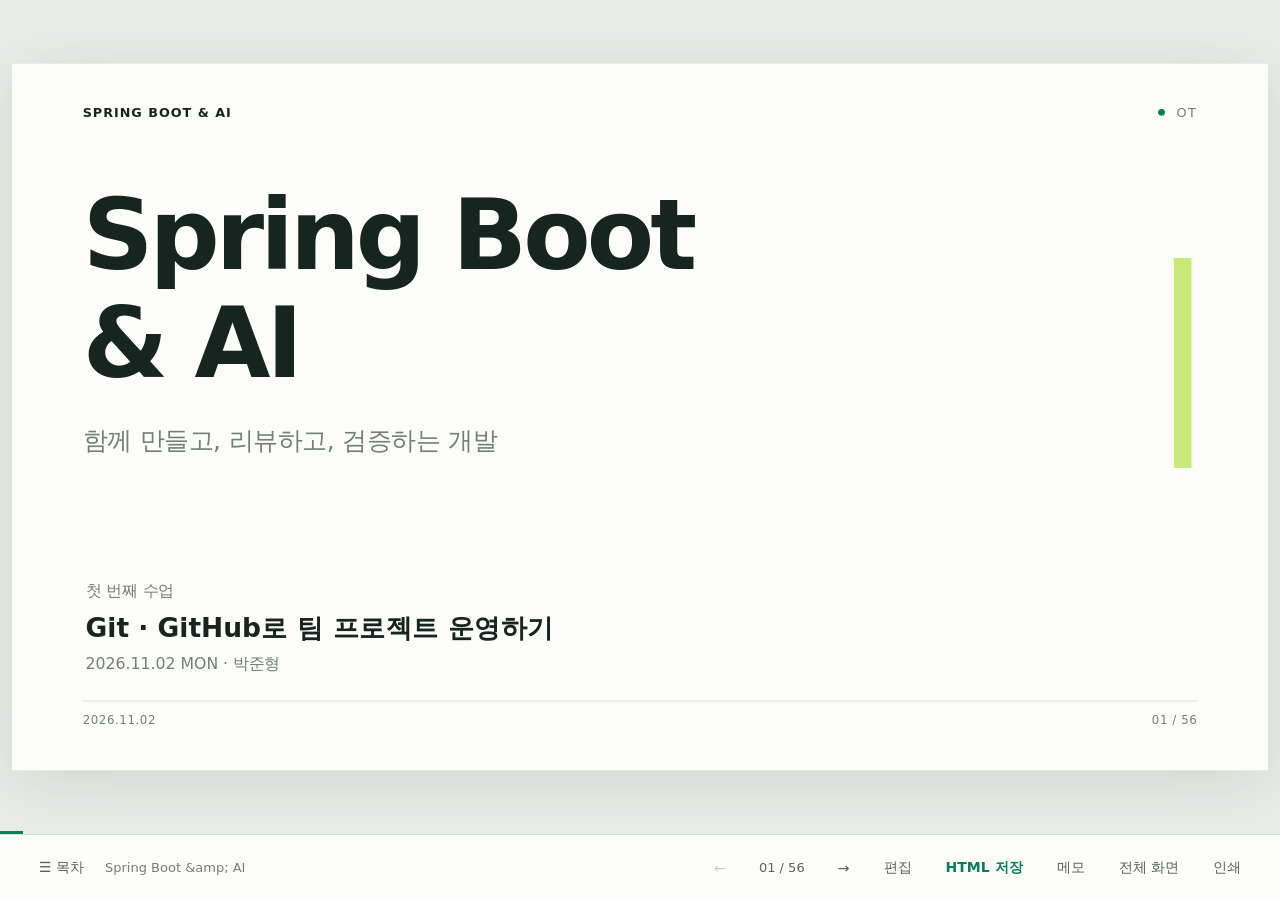
==== 2026-11-02/index.html @ d2801814 "docs: add November 2 Git and GitHub mentoring slides" ====
<!doctype html><html lang="ko"><head><meta charset="utf-8"><meta name="viewport" content="width=device-width, initial-scale=1"><title>Spring Boot & AI · 첫 수업 · GitHub 협업</title><style>
:root{--ink:#16251f;--muted:#718078;--green:#087f5b;--light:#edf5ee;--line:#d9e2da;--paper:#fcfdf9;--accent:#c8eb78}*{box-sizing:border-box}body{margin:0;background:#e9ede7;color:var(--ink);font-family:Inter,"Pretendard","Apple SD Gothic Neo","Malgun Gothic",system-ui,sans-serif}button,a{font:inherit}button{cursor:pointer}button:focus-visible,a:focus-visible{outline:3px solid #8bc1f7;outline-offset:4px}button{border:0}#workspace{height:calc(100dvh - 66px);position:relative;overflow:hidden;display:flex;align-items:center;justify-content:center}#stage{width:1280px;height:720px;position:absolute;transform-origin:center center;flex-shrink:0;box-shadow:0 12px 65px #243a2521}.slide{position:absolute;inset:0;background:var(--paper);padding:42px 72px 46px;display:none;overflow:hidden}.slide.active{display:flex;flex-direction:column}.topline{display:flex;align-items:center;justify-content:space-between;font-size:13px;letter-spacing:1.6px;color:var(--muted);text-transform:uppercase}.topline .brand{font-weight:750;color:var(--ink);letter-spacing:1px}.chapter-tag{display:flex;gap:12px;align-items:center}.chapter-tag:before{content:"";height:7px;width:7px;background:var(--green);border-radius:50%}h1{font-size:46px;line-height:1.28;letter-spacing:-1.8px;margin:40px 0 0;font-weight:760;word-break:keep-all}h3{font-size:29px;line-height:1.4;letter-spacing:-.7px;margin:13px 0 13px;word-break:keep-all}p{font-size:23px;line-height:1.65;letter-spacing:-.4px;margin:12px 0;word-break:keep-all}b,strong{font-weight:720}.subtitle{font-size:23px;color:var(--muted);margin:15px 0 0;line-height:1.55;word-break:keep-all}.content{flex:1;min-height:0;margin-top:32px;position:relative;display:flex;flex-direction:column;justify-content:center;gap:22px}.foot{height:25px;margin-top:20px;padding-top:14px;border-top:1px solid var(--line);display:flex;justify-content:space-between;align-items:center;color:var(--muted);font-size:12px;letter-spacing:.6px}.cols{display:flex;gap:44px;width:100%}.col{flex:1;min-width:0;padding:9px 0}.col+.col{border-left:1px solid var(--line);padding-left:35px}.eyebrow{color:var(--green);font-size:15px;font-weight:750;letter-spacing:1.2px;margin:0 0 12px}.col p{font-size:22px;color:#526359}.callout{font-size:22px;line-height:1.6;background:var(--light);border-left:4px solid var(--green);padding:16px 22px;word-break:keep-all;margin-top:8px}.callout code{font-size:19px}pre{margin:0;background:#172c25;border-radius:7px;padding:22px 26px;color:#e4f1e8;font:20px/1.7 "SFMono-Regular",Consolas,"Liberation Mono",monospace;white-space:pre-wrap;overflow-wrap:anywhere;tab-size:2}code{font-family:"SFMono-Regular",Consolas,"Liberation Mono",monospace;font-size:.9em}.cols pre{font-size:16.5px;padding:22px 19px;line-height:1.85}.path{font-size:19px;color:var(--green);padding-bottom:13px;border-bottom:1px solid var(--line)}.steps{list-style:none;padding:0;margin:0;display:flex;flex-direction:column;gap:19px}.steps li{display:flex;align-items:flex-start;gap:22px;font-size:23px;line-height:1.55;word-break:keep-all}.steps li>span{font-size:17px;font-weight:750;color:var(--green);line-height:2.1;min-width:30px}.steps p{font-size:20px;color:var(--muted);margin:2px 0}.section{background:#163c2c;color:#f4f9ed}.section h1{position:absolute;left:72px;top:288px;font-size:62px;letter-spacing:-2px}.section .subtitle{position:absolute;top:386px;left:72px;color:#bfd2c0;font-size:27px}.section .topline,.section .topline .brand,.section .foot{color:#c2d6c5}.section .foot{border-color:#466151}.section .content{position:static}.section-number{position:absolute;right:80px;top:132px;font-size:252px;font-weight:700;color:#2d5740;letter-spacing:-18px;line-height:1}.section .foot{position:absolute;bottom:40px;left:72px;right:72px}.cover h1{font-size:100px;line-height:1.1;letter-spacing:-4px;margin-top:63px}.cover .subtitle{font-size:25px;margin-top:26px}.cover .content{position:static;flex:1}.cover-bottom{display:flex;flex-direction:column;gap:9px;position:absolute;bottom:97px;left:75px}.cover-bottom strong{font-size:27px}.cover-bottom span{font-size:16px;color:var(--muted)}.cover:after{content:"";width:18px;height:214px;background:var(--accent);position:absolute;right:78px;top:198px}.cover .foot{margin-top:auto}.profile{display:flex;gap:95px;align-items:center}.name{font-size:64px;font-weight:750;letter-spacing:-2px}.name span{display:block;font-size:23px;color:var(--muted);margin-top:15px;letter-spacing:0}.profile-lines{flex:1}.profile-lines p{border-bottom:1px solid var(--line);padding:15px 0;margin:0}.profile-lines b{display:block;font-size:26px}.profile-lines span{display:block;font-size:21px;color:var(--muted);margin-top:3px}.intro-grid{display:grid;grid-template-columns:1fr 1fr;column-gap:80px;row-gap:30px}.intro-grid em{font-size:17px;color:var(--green);font-style:normal;font-weight:750}.intro-grid h3{margin:7px 0}.intro-grid p{color:var(--muted);font-size:21px;margin-top:6px}.question{font-size:51px;line-height:1.6;font-weight:750;letter-spacing:-1.8px}.question span{color:var(--green)}.question.compact{font-size:49px}.inline-list{display:flex;gap:30px;margin-top:27px;font-size:21px;color:#617267}.inline-list span{border-bottom:2px solid #b8d29c;padding-bottom:7px}.journey{display:grid;grid-template-columns:repeat(4,1fr);gap:28px}.journey div{border-top:3px solid var(--green);padding-top:22px}.journey small{font-size:18px;color:var(--green)}.journey h3{font-size:28px}.journey p{font-size:19px;color:var(--muted)}.schedule{display:flex;flex-direction:column}.schedule>div{display:grid;grid-template-columns:135px 330px 1fr;align-items:center;border-top:1px solid var(--line);padding:17px 0;gap:20px}.schedule time{font-size:21px;color:var(--green);font-weight:700}.schedule strong{font-size:24px}.schedule span{font-size:19px;color:#66776c}.outcomes{display:grid;grid-template-columns:1fr 1fr;gap:35px 80px}.outcomes div{border-bottom:1px solid var(--line);padding-bottom:25px}.outcomes b{display:block;font-size:34px;color:var(--green)}.outcomes span{font-size:24px;display:block;margin-top:10px}.flow{display:flex;align-items:center;gap:15px}.flow>div{background:var(--light);padding:23px 18px;flex:1;min-width:0}.flow small,.flow b,.flow code{display:block}.flow small{font-size:16px;color:var(--green);margin-bottom:10px}.flow b{font-size:23px}.flow code{font-size:15px;margin-top:16px}.flow i{font-style:normal;color:var(--muted);font-size:17px}.example-label{font-size:19px;margin-bottom:16px;color:var(--green);font-weight:700}.muted{color:var(--muted)}.work-cycle{display:flex;gap:22px}.work-cycle>div{flex:1;border-top:2px solid var(--green);padding-top:22px}.work-cycle em{display:block;font-size:16px;font-style:normal;color:var(--green)}.work-cycle b{font-size:29px;display:block;margin-top:16px}.work-cycle span{font-size:20px;color:var(--muted);display:block;margin-top:10px}.mock{border:1px solid #d5dfd5;border-radius:9px;overflow:hidden}.mock-bar{background:#edf1eb;padding:13px 23px;font-size:16px;font-weight:700;display:flex;justify-content:space-between}.mock-bar span{color:var(--muted);font-weight:400;font-size:14px}.mock-content{padding:25px 31px}.mock-content h3{margin:10px 0}.mock-content p{font-size:21px;margin:8px 0}.mock-content>b{font-size:21px}.mock-content .eyebrow{margin-bottom:3px}.divider{height:1px;background:var(--line);margin:18px 0}.board{display:flex;gap:22px}.board>div{flex:1;background:#f0f3ed;border-radius:8px;padding:20px;min-height:250px}.board h4{margin:0 0 24px;font-size:22px}.board h4 span{font-size:15px;color:var(--muted);margin-left:10px}.board article{padding:19px;background:white;border:1px solid var(--line);border-radius:6px}.board small{font-size:14px;color:var(--green)}.board b{font-size:22px;display:block;line-height:1.5;margin-top:14px}.board p{font-size:17px;color:var(--muted);margin-bottom:0}.branch-svg{width:100%;height:275px}.line-main{stroke:#8a9b8f;stroke-width:4;fill:none}.line-feature{stroke:var(--green);stroke-width:4;fill:none}.nodes circle{fill:#8a9b8f}.feature-nodes circle{fill:var(--green)}.branch-svg text{font-size:26px;fill:var(--ink);font-family:inherit}.branch-svg .small-svg{font-size:18px;fill:var(--muted)}.gitflow{display:flex;flex-direction:column;gap:16px}.gitflow>div{display:flex;align-items:center;font-size:24px;gap:35px}.gitflow code{width:245px;color:var(--green);font-weight:700}.gitflow span{color:#586a5d}.pr-compare{display:flex;align-items:center;justify-content:space-between;border-block:1px solid var(--line);padding:25px 0}.pr-compare>div{flex:1}.pr-compare>div:last-child{text-align:right}.pr-compare small{font-size:17px;color:var(--muted);display:block}.pr-compare b{font-size:32px;display:block;margin-top:13px;color:var(--green)}.pr-compare>span{font-size:38px;color:var(--muted)}.pr-text{display:grid;grid-template-columns:1fr 1fr 1fr;gap:30px;margin:20px 0}.pr-text b{font-size:20px;color:var(--green)}.pr-text p{font-size:19px}.tabs-demo{display:flex;gap:40px;border-bottom:2px solid var(--line);padding:0 0 20px;font-size:25px}.tabs-demo b:last-child{color:var(--green)}.tab-explain{display:flex;gap:25px}.tab-explain>div{flex:1}.tab-explain strong{font-size:20px}.tab-explain p{font-size:21px;color:var(--muted)}.review-list{display:flex;flex-direction:column}.review-list>div{display:flex;border-bottom:1px solid var(--line);padding:22px 0;gap:55px}.review-list b{font-size:25px;width:145px;color:var(--green)}.review-list span{font-size:24px}.review-comments{display:flex;flex-direction:column;gap:22px}.review-comments>div{padding-left:25px;border-left:3px solid var(--line)}.review-comments>div:last-child{border-color:var(--green)}.review-comments small{font-size:16px;color:var(--muted)}.review-comments p{margin:8px 0;font-size:25px}.checks p{font-size:29px;line-height:1.75}.conflict-split{display:grid;grid-template-columns:1fr 1fr;gap:25px}.conflict-split>div{border-left:3px solid var(--green);padding-left:23px}.conflict-split>div:first-child{grid-column:1/-1;border-color:var(--line)}.conflict-split small{font-size:18px;color:var(--muted)}.conflict-split p{font-size:29px}.final-sentence{font-size:34px;line-height:1.6;padding:28px;background:var(--light);word-break:keep-all}.final-sentence b{color:var(--green)}.wiki-page{border-left:3px solid var(--green);padding:10px 32px}.wiki-page small{font-size:17px;color:var(--muted)}.wiki-page>div{margin-top:22px}.wiki-page b{font-size:23px}.wiki-page p{font-size:22px;color:#586a5d;margin-top:5px}.actions-flow{display:flex;align-items:center;gap:28px;padding:25px 0}.actions-flow>div{flex:1}.actions-flow small{font-size:18px;color:var(--muted)}.actions-flow b{display:block;font-size:33px;color:var(--green);margin-top:12px}.actions-flow>span{font-size:35px;color:#a5b2a5}.log{border-radius:7px;background:#172c25;padding:25px 28px;color:#e4f1e8}.log>div{font-size:17px;color:#9bb4a4;border-bottom:1px solid #476052;padding-bottom:17px}.log p{font-size:24px}.log code{font-size:20px}.fail{color:#ff9d8a}.lab-goal strong{font-size:40px;letter-spacing:-1px}.lab-goal p{font-size:28px;line-height:1.8;margin-top:25px}.ready p,.completion p{font-size:28px;line-height:1.6}.download{background:var(--green);color:white;padding:17px 25px;border-radius:6px;font-size:21px;align-self:flex-start}.original{padding:14px 0 24px;border-bottom:1px solid var(--line)}.original small{display:block;font-size:18px;color:var(--muted);margin-bottom:16px}.original code{font-size:27px}.help-table{border-collapse:collapse;width:100%;font-size:22px}.help-table th{text-align:left;color:var(--green);font-weight:700;padding:15px 0}.help-table td{border-top:1px solid var(--line);padding:18px 0}.help-table td:first-child{width:350px;font-weight:650}.help-table td:last-child{color:#586a5d}.closing{background:#e8f1df}.next-date{font-size:34px;color:var(--green);font-weight:700}.next-date span{font-size:20px;font-weight:400;margin-left:15px}.next-title{font-size:58px;font-weight:750;letter-spacing:-2px;line-height:1.4}.next-sub{color:#67795b;font-size:25px}.references{display:grid;grid-template-columns:1fr 1fr;gap:20px 50px}.references a{text-decoration:none;color:var(--ink);padding:17px 0;border-bottom:1px solid var(--line);position:relative}.references b{display:block;font-size:25px}.references span{display:block;color:var(--muted);font-size:19px;margin-top:7px}.references em{position:absolute;right:5px;top:25px;font-size:25px;color:var(--green);font-style:normal}
#controls{height:66px;background:#fcfdf9;border-top:1px solid #d7dfd4;display:flex;align-items:center;justify-content:space-between;padding:0 26px;gap:15px}#controls .left,#controls .right{display:flex;align-items:center;gap:8px}#controls button{background:transparent;color:#526358;border-radius:5px;padding:10px 13px;font-size:14px}#controls button:hover{background:#e8f0e3}#controls button:disabled{opacity:.3;cursor:default}#counter{font-size:13px;font-variant-numeric:tabular-nums;min-width:70px;text-align:center;color:#57685d}#progress{position:fixed;left:0;bottom:66px;height:3px;background:var(--green);z-index:4;transition:width .18s}#current-title{font-size:13px;color:var(--muted);max-width:43vw;white-space:nowrap;overflow:hidden;text-overflow:ellipsis}.overlay{position:fixed;inset:0;background:#10291dc9;z-index:20;display:none;align-items:center;justify-content:center;padding:35px}.overlay.open{display:flex}.panel{background:var(--paper);border-radius:12px;max-width:1040px;width:100%;max-height:90dvh;display:flex;flex-direction:column;padding:30px}.panel-header{display:flex;justify-content:space-between;align-items:center;margin-bottom:18px}.panel-header h2{margin:0;font-size:25px}.close{background:#edf2e8;border-radius:5px;padding:9px 15px;color:var(--ink)}#toc-search{font-size:17px;border:1px solid var(--line);padding:12px 15px;border-radius:6px;margin-bottom:18px;background:white}#toc-list{overflow:auto;display:grid;grid-template-columns:1fr 1fr;gap:6px 25px}.toc-item{background:transparent;text-align:left;border-bottom:1px solid var(--line);padding:14px 5px;display:flex;align-items:center;gap:15px;color:var(--ink)}.toc-item:hover,.toc-item.selected{background:var(--light)}.toc-item small{width:30px;color:var(--green);font-size:13px}.toc-item b{font-size:16px;font-weight:600}.toc-item span{font-size:11px;color:var(--muted);display:block;margin-top:3px}.note-panel{max-width:850px}.note-hint{font-size:14px;color:var(--muted);margin:0 0 15px}#note-source{white-space:pre-wrap;font-size:18px;line-height:1.8;overflow:auto;max-height:240px;color:#344d3d}#note-source a{color:var(--green)}#personal-note{width:100%;min-height:120px;border:1px solid var(--line);border-radius:6px;resize:vertical;padding:13px;font:17px/1.6 inherit;color:var(--ink);background:white;margin-top:10px}#blackout{display:none;position:fixed;inset:0;background:#000;z-index:40;cursor:pointer}#blackout.open{display:block}.toast{position:fixed;bottom:85px;left:50%;transform:translateX(-50%);background:#163c2c;color:white;border-radius:6px;padding:12px 20px;z-index:50;font-size:15px;display:none}#print-all{display:none}@media(max-width:650px){#controls{padding:0 8px}#controls button{padding:10px 8px;font-size:12px}#current-title,.optional{display:none!important}.overlay{padding:12px}.panel{padding:18px}#toc-list{grid-template-columns:1fr}#counter{min-width:57px}}@media print{@page{size:1280px 720px;margin:0}html,body{background:white}#controls,#progress,.overlay,#blackout,.toast{display:none!important}#workspace{height:auto;overflow:visible;display:block}#stage{width:auto;height:auto;position:static;transform:none!important;box-shadow:none}.slide{position:relative;display:flex!important;width:1280px;height:720px;break-after:page;page-break-after:always;print-color-adjust:exact;-webkit-print-color-adjust:exact}.slide:last-child{break-after:auto}.download{display:none}}

body.editing #stage .slide.active [contenteditable="true"]{outline:2px dashed #80a989;outline-offset:8px;cursor:text;caret-color:#087f5b}
body.editing #stage .slide.active [contenteditable="true"]:focus{outline:2px solid #087f5b;background-color:#f2f8ea70}
body.editing #current-title{display:none}#edit-button[aria-pressed="true"]{background:#087f5b!important;color:white!important}#save-html{font-weight:700;color:#087f5b!important}
#edit-banner{display:none;position:fixed;top:10px;left:50%;transform:translateX(-50%);z-index:7;background:#163c2c;color:#fff;padding:9px 18px;border-radius:6px;font-size:13px;box-shadow:0 2px 12px #0002;max-width:95vw;white-space:nowrap}body.editing #edit-banner{display:block}
@media(max-width:650px){body.editing #controls .optional,#fullscreen{display:none}#controls{gap:3px}#controls .right,#controls .left{gap:1px}#controls button{padding:10px 6px}#edit-banner{font-size:11px;padding:8px 10px}}
@media print{#edit-banner{display:none!important}[contenteditable]{outline:none!important;background-color:transparent!important}}

.command-table td:first-child{width:auto;min-width:245px}.command-table th{font-size:20px}.command-table td{font-size:21px;padding:16px 0}.command-table td code{font-size:19px}.command-table th:not(:first-child),.command-table td:not(:first-child){padding-left:30px}
.fetch-state{display:flex;gap:32px}.fetch-state>div{flex:1;padding-top:18px;border-top:2px solid var(--green)}.fetch-state small{font-size:18px;color:var(--muted)}.fetch-state strong{display:block;font-size:30px;margin-top:17px;color:var(--green)}.fetch-state p{font-size:20px;color:var(--muted)}
.fetch-state .commitline{display:flex;align-items:center;gap:0}.commitline span{display:flex;align-items:center;justify-content:center;border:2px solid var(--green);border-radius:50%;width:48px;height:48px;font-size:22px}.commitline i{height:2px;width:28px;background:var(--green)}
</style></head><body data-deck-revision="commands-v2"><main id="workspace" aria-label="강의 슬라이드"><div id="stage"><section data-slide-id="slide-0" data-legacy-index="0" class="slide cover active" data-index="0" aria-label="Spring Boot &amp; AI" aria-hidden="false"><div class="topline"><span class="brand">SPRING BOOT & AI</span><span class="chapter-tag">OT</span></div><h1>Spring Boot<br>& AI</h1><div class="subtitle">함께 만들고, 리뷰하고, 검증하는 개발</div><div class="content"><div class="cover-bottom"><span>첫 번째 수업</span><strong>Git · GitHub로 팀 프로젝트 운영하기</strong><span>2026.11.02 MON · 박준형</span></div></div><footer class="foot"><span>2026.11.02</span><span>01 / 56</span></footer></section><section data-slide-id="slide-1" data-legacy-index="1" class="slide  " data-index="1" aria-label="오늘 함께할 것" aria-hidden="true"><div class="topline"><span class="brand">SPRING BOOT & AI</span><span class="chapter-tag">OT</span></div><h1>오늘 함께할 것</h1><div class="content"><div class="cols"><div class="col"><div class="eyebrow">01</div><h3>서로 알아가기</h3><p>경험과 기대를 나눕니다</p></div><div class="col"><div class="eyebrow">02</div><h3>협업 흐름 살펴보기</h3><p>작업 계획부터 리뷰까지</p></div><div class="col"><div class="eyebrow">03</div><h3>직접 완주하기</h3><p>둘이서 하나의 변경을 완성합니다</p></div></div></div><footer class="foot"><span>2026.11.02</span><span>02 / 56</span></footer></section><section data-slide-id="slide-2" data-legacy-index="2" class="slide  " data-index="2" aria-label="강사 소개" aria-hidden="true"><div class="topline"><span class="brand">SPRING BOOT & AI</span><span class="chapter-tag">OT</span></div><h1>강사 소개</h1><div class="content"><div class="profile"><div><div class="eyebrow">MENTOR</div><div class="name">박준형</div></div><div class="profile-lines"><p><b>카카오 백엔드 개발자</b><span>서비스 운영과 대규모 데이터 처리</span></p><p><b>Spring 기반 서비스 개발</b><span>레거시 개선 · 관리자 기능 · 배치 운영</span></p><p><b>개발자 멘토링</b><span>개발 경험을 함께 나누고 문제를 풀어갑니다</span></p></div></div></div><footer class="foot"><span>2026.11.02</span><span>03 / 56</span></footer></section><section data-slide-id="slide-4" data-legacy-index="4" class="slide  " data-index="3" aria-label="이제 여러분을 소개해 주세요" aria-hidden="true"><div class="topline"><span class="brand">SPRING BOOT & AI</span><span class="chapter-tag">OT</span></div><h1>이제 여러분을 소개해 주세요</h1><div class="content"><div class="intro-grid"><div><em>01</em><h3>이름과 개발 경험</h3><p>어떤 언어와 프로젝트를 해봤나요?</p></div><div><em>02</em><h3>협업 경험</h3><p>Git을 쓰다가 막혔던 순간이 있나요?</p></div><div><em>03</em><h3>만들고 싶은 것</h3><p>어떤 서비스를 만들어 보고 싶나요?</p></div><div><em>04</em><h3>이번 과정의 기대</h3><p>끝날 때 무엇을 할 수 있으면 좋을까요?</p></div></div></div><footer class="foot"><span>2026.11.02</span><span>04 / 56</span></footer></section><section data-slide-id="slide-6" data-legacy-index="6" class="slide  " data-index="4" aria-label="전체 과정의 흐름" aria-hidden="true"><div class="topline"><span class="brand">SPRING BOOT & AI</span><span class="chapter-tag">OT</span></div><h1>전체 과정의 흐름</h1><div class="content"><div class="journey"><div><small>01</small><h3>함께 개발</h3><p>Git · GitHub</p></div><div><small>02</small><h3>서버 구현</h3><p>Spring · REST API</p></div><div><small>03</small><h3>서비스 기반</h3><p>DB · 인증 · 테스트</p></div><div><small>04</small><h3>AI 제작·검증</h3><p>에이전트 · 결과 검토</p></div></div></div><footer class="foot"><span>2026.11.02</span><span>05 / 56</span></footer></section><section data-slide-id="slide-7" data-legacy-index="7" class="slide  " data-index="5" aria-label="11월 로드맵 ①" aria-hidden="true"><div class="topline"><span class="brand">SPRING BOOT & AI</span><span class="chapter-tag">OT</span></div><h1>11월 로드맵 ①</h1><div class="content"><div class="schedule"><div><time>11.02 월</time><strong>협업의 시작</strong><span>OT · Git · GitHub · PR 리뷰</span></div><div><time>11.05 목</time><strong>Spring Boot 시작</strong><span>프로젝트 구조 · Gradle</span></div><div><time>11.07 토</time><strong>핵심 원리와 웹 구조</strong><span>IoC · DI · AOP · 자동 설정 · MVC</span></div><div><time>11.09 월</time><strong>REST API</strong><span>요청과 응답 · JSON · API 테스트</span></div><div><time>11.12 목</time><strong>첫 서비스 설계</strong><span>REST 실습 · 요구사항 · 도메인</span></div><div><time>11.14 토</time><strong>서비스 구현과 DB</strong><span>CRUD API · 테스트 · JPA 시작</span></div></div></div><footer class="foot"><span>2026.11.02</span><span>06 / 56</span></footer></section><section data-slide-id="slide-8" data-legacy-index="8" class="slide  " data-index="6" aria-label="11월 로드맵 ②" aria-hidden="true"><div class="topline"><span class="brand">SPRING BOOT & AI</span><span class="chapter-tag">OT</span></div><h1>11월 로드맵 ②</h1><div class="content"><div class="schedule"><div><time>11.16 월</time><strong>Spring Data JPA</strong><span>Repository · 쿼리 메서드 · JPQL</span></div><div><time>11.19 목</time><strong>JPA 전환 실습</strong><span>이준형 강사 대강 예정</span></div><div><time>11.23 월</time><strong>JPA 전환 이어서</strong><span>N+1 · 지연 로딩 · 영속성 컨텍스트</span></div><div><time>11.26 목</time><strong>Spring Security</strong><span>로그인 · 암호화 · 접근 제어</span></div><div><time>11.28 토</time><strong>인증·테스트·AI 입문</strong><span>JWT · JUnit · Mockito · AI 테스트 생성</span></div></div></div><footer class="foot"><span>2026.11.02</span><span>07 / 56</span></footer></section><section data-slide-id="slide-9" data-legacy-index="9" class="slide  " data-index="7" aria-label="AI 제작과 검증" aria-hidden="true"><div class="topline"><span class="brand">SPRING BOOT & AI</span><span class="chapter-tag">OT</span></div><h1>AI 제작과 검증</h1><div class="content"><div class="schedule"><div><time>11.28 토</time><strong>AI 에이전트 개요</strong><span>LLM · 프롬프트 · 외부 API · 도구</span></div><div><time>11.30 월</time><strong>빌드 스프린트 ①</strong><span>백엔드 자동화 에이전트 제작</span></div><div><time>12.03 목</time><strong>빌드 스프린트 ②</strong><span>발표 자료 · 기술 문서 · 다이어그램</span></div><div><time>12.05 토</time><strong>산출물 검증과 판단</strong><span>취약점 · 예외 상황 · 환각 확인</span></div></div></div><footer class="foot"><span>2026.11.02</span><span>08 / 56</span></footer></section><section data-slide-id="slide-10" data-legacy-index="10" class="slide  " data-index="8" aria-label="수업은 이렇게 진행합니다" aria-hidden="true"><div class="topline"><span class="brand">SPRING BOOT & AI</span><span class="chapter-tag">OT</span></div><h1>수업은 이렇게 진행합니다</h1><div class="content"><ol class="steps"><li><span>01</span><div><b>개념과 예시</b><p>어떤 문제를 해결하는지 먼저 봅니다</p></div></li><li><span>02</span><div><b>예시</b><p>명령어와 화면의 변화를 함께 봅니다</p></div></li><li><span>03</span><div><b>직접 실습</b><p>작은 미션을 이어서 완성합니다</p></div></li><li><span>04</span><div><b>결과 공유</b><p>판단한 이유와 막혔던 점을 나눕니다</p></div></li></ol></div><footer class="foot"><span>2026.11.02</span><span>09 / 56</span></footer></section><section data-slide-id="slide-12" data-legacy-index="12" class="slide  " data-index="9" aria-label="AI도 함께 사용합니다" aria-hidden="true"><div class="topline"><span class="brand">SPRING BOOT & AI</span><span class="chapter-tag">OT</span></div><h1>AI도 함께 사용합니다</h1><div class="content"><div class="cols"><div class="col"><div class="eyebrow">활용</div><h3>설명 · 초안 · 오류 분석</h3><p>모르는 개념과 에러를 구체적으로 질문</p></div><div class="col"><div class="eyebrow">검증</div><h3>실행 · 비교 · 설명</h3><p>수정한 내용을 본인이 확인하고 설명</p></div></div><div class="callout">AI가 바꾼 내용도 diff로 확인합니다</div></div><footer class="foot"><span>2026.11.02</span><span>10 / 56</span></footer></section><section data-slide-id="slide-14" data-legacy-index="14" class="slide section " data-index="10" aria-label="팀에서 Git 쓰기" aria-hidden="true"><div class="topline"><span class="brand">SPRING BOOT & AI</span><span class="chapter-tag">협업</span></div><h1>팀에서 Git 쓰기</h1><div class="subtitle">변경을 남기고, 나누고, 검토하는 흐름</div><div class="content"><div class="section-number">01</div></div><footer class="foot"><span>2026.11.02</span><span>11 / 56</span></footer></section><section data-slide-id="slide-15" data-legacy-index="15" class="slide  " data-index="11" aria-label="Git과 GitHub" aria-hidden="true"><div class="topline"><span class="brand">SPRING BOOT & AI</span><span class="chapter-tag">협업</span></div><h1>Git과 GitHub</h1><div class="subtitle">commit은 로컬에 기록하고, push는 원격에 전달합니다</div><div class="content"><div class="cols"><div class="col"><div class="eyebrow">내 컴퓨터에서도 사용</div><h3>Git</h3><p>파일의 변경 이력을 관리하는 도구</p></div><div class="col"><div class="eyebrow">웹에서 함께 사용</div><h3>GitHub</h3><p>저장소를 공유하고 협업하는 서비스</p></div></div></div><footer class="foot"><span>2026.11.02</span><span>12 / 56</span></footer></section><section data-slide-id="slide-16" data-legacy-index="16" class="slide  " data-index="12" aria-label="변경이 기록되는 순서" aria-hidden="true"><div class="topline"><span class="brand">SPRING BOOT & AI</span><span class="chapter-tag">협업</span></div><h1>변경이 기록되는 순서</h1><div class="content"><div class="flow"><div><small>수정</small><b>작업 폴더</b><code>git diff</code></div><i>add</i><div><small>선택</small><b>스테이징</b><code>git diff --staged</code></div><i>commit</i><div><small>기록</small><b>로컬 저장소</b><code>git log</code></div><i>push</i><div><small>공유</small><b>원격 저장소</b><code>GitHub</code></div></div><div class="callout"><code>git status</code>로 지금 상태부터 확인합니다</div></div><footer class="foot"><span>2026.11.02</span><span>13 / 56</span></footer></section><section data-slide-id="slide-command-1" data-legacy-index="18" class="slide" data-index="13" aria-label="시작하기 · init과 clone" aria-hidden="true"><div class="topline"><span class="brand">SPRING BOOT &amp; AI</span><span class="chapter-tag">Git 기본</span></div><h1>시작하기 · init과 clone</h1><div class="content"><div class="cols"><div class="col"><div class="eyebrow">새 폴더에서 시작</div><h3>git init</h3><p>현재 폴더를 Git 저장소로 초기화</p><pre><code>git init -b main</code></pre></div><div class="col"><div class="eyebrow">기존 저장소에서 시작</div><h3>git clone</h3><p>원격 저장소와 이력을 내려받기</p><pre><code>git clone 저장소URL</code></pre></div></div></div><footer class="foot"><span>2026.11.02</span><span>14 / 56</span></footer></section><section data-slide-id="slide-command-2" data-legacy-index="19" class="slide" data-index="14" aria-label="확인하기 · status와 diff" aria-hidden="true"><div class="topline"><span class="brand">SPRING BOOT &amp; AI</span><span class="chapter-tag">Git 기본</span></div><h1>확인하기 · status와 diff</h1><div class="subtitle">add 이후의 변경 내용은 git diff --staged로 확인합니다</div><div class="content"><div class="cols"><div class="col"><div class="eyebrow">어떤 파일이 달라졌나요?</div><h3>git status</h3><p>현재 브랜치와 파일 상태 확인</p><pre><code>git status</code></pre></div><div class="col"><div class="eyebrow">어떤 내용이 달라졌나요?</div><h3>git diff</h3><p>아직 스테이징하지 않은 수정 확인</p><pre><code>git diff
git diff --staged</code></pre></div></div></div><footer class="foot"><span>2026.11.02</span><span>15 / 56</span></footer></section><section data-slide-id="slide-command-3" data-legacy-index="20" class="slide" data-index="15" aria-label="기록하고 공유하기" aria-hidden="true"><div class="topline"><span class="brand">SPRING BOOT &amp; AI</span><span class="chapter-tag">Git 기본</span></div><h1>기록하고 공유하기</h1><div class="content"><div class="cols"><div class="col"><div class="eyebrow">01 · 선택</div><h3>add</h3><p>커밋할 파일 내용을 스테이징</p><pre><code>git add TEAM.md</code></pre></div><div class="col"><div class="eyebrow">02 · 기록</div><h3>commit</h3><p>선택한 내용을 로컬 이력에 기록</p><pre><code>git commit -m &quot;리뷰 규칙 수정&quot;</code></pre></div><div class="col"><div class="eyebrow">03 · 공유</div><h3>push</h3><p>로컬 커밋을 원격으로 전달</p><pre><code>git push</code></pre></div></div></div><footer class="foot"><span>2026.11.02</span><span>16 / 56</span></footer></section><section data-slide-id="slide-command-5" data-legacy-index="22" class="slide" data-index="16" aria-label="브랜치 확인과 이동" aria-hidden="true"><div class="topline"><span class="brand">SPRING BOOT &amp; AI</span><span class="chapter-tag">Git 기본</span></div><h1>브랜치 확인과 이동</h1><div class="content"><table class="help-table command-table"><tr><th>명령어</th><th>역할</th></tr><tr><td><code>git branch</code></td><td>로컬 브랜치 목록과 현재 위치 확인</td></tr><tr><td><code>git branch -a</code></td><td>원격 추적 브랜치까지 함께 확인</td></tr><tr><td><code>git switch main</code></td><td>main 브랜치로 이동</td></tr><tr><td><code>git switch -c feature/review</code></td><td>현재 위치에서 새 브랜치를 만들고 이동</td></tr></table><div class="callout">기존 예제의 <code>checkout</code>은 브랜치 이동에도 사용됩니다</div></div><footer class="foot"><span>2026.11.02</span><span>17 / 56</span></footer></section><section data-slide-id="slide-command-6" data-legacy-index="23" class="slide" data-index="17" aria-label="origin · main · origin/main" aria-hidden="true"><div class="topline"><span class="brand">SPRING BOOT &amp; AI</span><span class="chapter-tag">Git 기본</span></div><h1>origin · main · origin/main</h1><div class="content"><table class="help-table command-table"><tr><th>이름</th><th>의미</th></tr><tr><td><code>origin</code></td><td>내가 연결한 원격 저장소의 이름</td></tr><tr><td><code>main</code></td><td>내 컴퓨터의 로컬 브랜치</td></tr><tr><td><code>origin/main</code></td><td>마지막으로 가져온 원격 main의 상태</td></tr></table><pre><code>git remote -v
git branch -a</code></pre></div><footer class="foot"><span>2026.11.02</span><span>18 / 56</span></footer></section><section data-slide-id="slide-command-7" data-legacy-index="24" class="slide" data-index="18" aria-label="fetch와 pull의 차이" aria-hidden="true"><div class="topline"><span class="brand">SPRING BOOT &amp; AI</span><span class="chapter-tag">Git 기본</span></div><h1>fetch와 pull의 차이</h1><div class="content"><table class="help-table command-table"><tr><th></th><th>git fetch origin</th><th>git pull</th></tr><tr><td>원격 변경 가져오기</td><td>가져옵니다</td><td>가져옵니다</td></tr><tr><td>현재 브랜치에 반영</td><td>자동으로 합치지 않음</td><td>통합까지 시도</td></tr><tr><td>작업 파일</td><td>보통 그대로 유지</td><td>결과에 따라 변경</td></tr><tr><td>쓰는 상황</td><td>먼저 살펴본 뒤 합치기</td><td>설정한 방식으로 바로 통합</td></tr></table><div class="callout">pull의 통합 방식은 옵션과 설정에 따라 달라집니다</div></div><footer class="foot"><span>2026.11.02</span><span>19 / 56</span></footer></section><section data-slide-id="slide-command-8" data-legacy-index="25" class="slide" data-index="19" aria-label="fetch 후에도 내 main은 그대로" aria-hidden="true"><div class="topline"><span class="brand">SPRING BOOT &amp; AI</span><span class="chapter-tag">Git 기본</span></div><h1>fetch 후에도 내 main은 그대로</h1><div class="content"><div class="fetch-state"><div><small>원격 서버의 main</small><strong class="commitline"><span>A</span><i></i><span>B</span><i></i><span>C</span></strong><p>동료가 C를 추가</p></div><div><small>fetch 후 origin/main</small><strong class="commitline"><span>A</span><i></i><span>B</span><i></i><span>C</span></strong><p>원격의 새 상태를 반영</p></div><div><small>fetch 후 로컬 main</small><strong class="commitline"><span>A</span><i></i><span>B</span></strong><p>내 브랜치는 그대로</p></div></div><pre><code>git fetch origin
git log --oneline main..origin/main</code></pre></div><footer class="foot"><span>2026.11.02</span><span>20 / 56</span></footer></section><section data-slide-id="slide-18" data-legacy-index="30" class="slide  " data-index="20" aria-label="한 작업의 전체 흐름" aria-hidden="true"><div class="topline"><span class="brand">SPRING BOOT & AI</span><span class="chapter-tag">협업</span></div><h1>한 작업의 전체 흐름</h1><div class="content"><div class="work-cycle"><div><em>01</em><b>Issue</b><span>작업 정의</span></div><div><em>02</em><b>Project</b><span>진행 관리</span></div><div><em>03</em><b>Branch</b><span>변경 작성</span></div><div><em>04</em><b>PR</b><span>검토 요청</span></div><div><em>05</em><b>Merge</b><span>결과 통합</span></div></div><div class="callout">Wiki에 결정과 해결 과정을 남기고, Actions로 검사를 반복합니다</div></div><footer class="foot"><span>2026.11.02</span><span>21 / 56</span></footer></section><section data-slide-id="slide-20" data-legacy-index="32" class="slide  " data-index="21" aria-label="Issue 작성 순서" aria-hidden="true"><div class="topline"><span class="brand">SPRING BOOT & AI</span><span class="chapter-tag">협업</span></div><h1>Issue 작성 순서</h1><div class="content"><div class="path">저장소 › Issues › New issue</div><ol class="steps"><li><span>01</span><div><b>제목</b> — 무엇을 바꿀지</div></li><li><span>02</span><div><b>배경</b> — 왜 필요한지</div></li><li><span>03</span><div><b>완료 조건</b> — 어디까지 하면 끝인지</div></li><li><span>04</span><div><b>Assignee · Label</b> — 담당자와 작업 종류</div></li></ol></div><footer class="foot"><span>2026.11.02</span><span>22 / 56</span></footer></section><section data-slide-id="slide-21" data-legacy-index="33" class="slide  " data-index="22" aria-label="Projects는 팀의 진행 상황" aria-hidden="true"><div class="topline"><span class="brand">SPRING BOOT & AI</span><span class="chapter-tag">협업</span></div><h1>Projects는 팀의 진행 상황</h1><div class="subtitle">Issue의 상세 내용과 보드의 상태를 함께 관리합니다</div><div class="content"><div class="board"><div><h4>Todo <span>1</span></h4><article><small>#2 · documentation</small><b>동작 결과 확인 규칙</b><p>담당: B</p></article></div><div><h4>In Progress <span>1</span></h4><article><small>#1 · documentation</small><b>변경 이유 확인 규칙</b><p>담당: A</p></article></div><div><h4>Done <span>1</span></h4><article><small>#0 · setup</small><b>연습용 저장소 준비</b><p>담당: A + B</p></article></div></div></div><footer class="foot"><span>2026.11.02</span><span>23 / 56</span></footer></section><section data-slide-id="slide-22" data-legacy-index="34" class="slide  " data-index="23" aria-label="보드와 Issue 연결" aria-hidden="true"><div class="topline"><span class="brand">SPRING BOOT & AI</span><span class="chapter-tag">협업</span></div><h1>보드와 Issue 연결</h1><div class="content"><div class="path">프로필 또는 조직 › Projects › New project</div><ol class="steps"><li><span>01</span><div><b>보드 생성</b><p>Board 레이아웃을 선택합니다</p></div></li><li><span>02</span><div><b>접근 권한 확인</b><p>짝에게 프로젝트 편집 권한을 줍니다</p></div></li><li><span>03</span><div><b>기존 Issue 추가</b><p>항목 추가에서 저장소의 Issue를 선택합니다</p></div></li><li><span>04</span><div><b>상태 변경</b><p>시작하면 In Progress, 완료하면 Done</p></div></li></ol></div><footer class="foot"><span>2026.11.02</span><span>24 / 56</span></footer></section><section data-slide-id="slide-23" data-legacy-index="35" class="slide  " data-index="24" aria-label="브랜치는 작업의 기준점을 나눕니다" aria-hidden="true"><div class="topline"><span class="brand">SPRING BOOT & AI</span><span class="chapter-tag">협업</span></div><h1>브랜치는 작업의 기준점을 나눕니다</h1><div class="content"><svg class="branch-svg" viewBox="0 0 1100 260" role="img" aria-label="공통 커밋에서 main과 기능 브랜치가 분기되는 그림"><path d="M100 85 H980" class="line-main"/><path d="M350 85 C430 85 420 205 500 205 H860" class="line-feature"/><g class="nodes"><circle cx="120" cy="85" r="13"/><circle cx="350" cy="85" r="13"/><circle cx="650" cy="85" r="13"/><circle cx="930" cy="85" r="13"/></g><g class="feature-nodes"><circle cx="560" cy="205" r="13"/><circle cx="800" cy="205" r="13"/></g><text x="100" y="40">main</text><text x="530" y="160">feature/review-rule</text><text x="310" y="135" class="small-svg">공통 출발점</text></svg><div class="callout">작업 브랜치에서 변경하고, PR로 main에 반영합니다</div></div><footer class="foot"><span>2026.11.02</span><span>25 / 56</span></footer></section><section class="slide" data-slide-id="slide-26" data-legacy-index="38" data-content-revision="requested-v1" data-index="25" aria-label="Git-flow 개요" aria-hidden="true"><div class="topline"><span class="brand">SPRING BOOT &amp; AI</span><span class="chapter-tag">협업</span></div><h1>Git-flow 개요</h1><div class="content"><div class="gitflow"><div><code>main</code><span>배포 기준</span></div><div><code>develop</code><span>다음 버전 통합</span></div><div><code>feature/*</code><span>기능 개발</span></div><div><code>release/*</code><span>출시 준비</span></div><div><code>hotfix/*</code><span>긴급 수정</span></div></div><div class="callout">이번 실습은 <code>main</code>과 <code>feature/*</code>로 진행합니다.</div></div><footer class="foot"><span>2026.11.02</span><span>26 / 56</span></footer></section><section data-slide-id="slide-27" data-legacy-index="39" class="slide  " data-index="26" aria-label="Pull Request는 변경 검토 요청" aria-hidden="true"><div class="topline"><span class="brand">SPRING BOOT & AI</span><span class="chapter-tag">협업</span></div><h1>Pull Request는 변경 검토 요청</h1><div class="content"><div class="pr-compare"><div><small>base · 변경을 받을 곳</small><b>main</b></div><span>←</span><div><small>compare · 내가 작업한 곳</small><b>feature/review-reason</b></div></div><div class="cols"><div class="col"><div class="eyebrow">작성자</div><h3>왜 바꿨는지 설명</h3><p>배경 · 변경 내용 · 확인 방법</p></div><div class="col"><div class="eyebrow">리뷰어</div><h3>무엇이 달라졌는지 확인</h3><p>요구사항 · 예외 상황 · 가독성</p></div></div></div><footer class="foot"><span>2026.11.02</span><span>27 / 56</span></footer></section><section data-slide-id="slide-29" data-legacy-index="41" class="slide  " data-index="27" aria-label="PR에서 볼 화면" aria-hidden="true"><div class="topline"><span class="brand">SPRING BOOT & AI</span><span class="chapter-tag">협업</span></div><h1>PR에서 볼 화면</h1><div class="subtitle">설명과 실제 변경을 함께 확인합니다</div><div class="content"><div class="tabs-demo"><b>Conversation</b><b>Commits</b><b>Checks</b><b>Files changed</b></div><div class="tab-explain"><div><strong>Conversation</strong><p>배경과 대화</p></div><div><strong>Commits</strong><p>변경 이력</p></div><div><strong>Checks</strong><p>자동 검사 결과</p></div><div><strong>Files changed</strong><p>실제 변경과 리뷰</p></div></div></div><footer class="foot"><span>2026.11.02</span><span>28 / 56</span></footer></section><section data-slide-id="slide-30" data-legacy-index="42" class="slide  " data-index="28" aria-label="리뷰에서 확인할 것" aria-hidden="true"><div class="topline"><span class="brand">SPRING BOOT & AI</span><span class="chapter-tag">협업</span></div><h1>리뷰에서 확인할 것</h1><div class="content"><div class="review-list"><div><b>요구사항</b><span>원래 하려던 일을 해결했나요?</span></div><div><b>예외 상황</b><span>빈 값과 경계값에서도 괜찮나요?</span></div><div><b>읽기 쉬움</b><span>이름과 구조로 의도를 알 수 있나요?</span></div><div><b>확인 근거</b><span>어떻게 동작을 검증했나요?</span></div></div></div><footer class="foot"><span>2026.11.02</span><span>29 / 56</span></footer></section><section data-slide-id="slide-31" data-legacy-index="43" class="slide  " data-index="29" aria-label="근거를 담은 리뷰" aria-hidden="true"><div class="topline"><span class="brand">SPRING BOOT & AI</span><span class="chapter-tag">협업</span></div><h1>근거를 담은 리뷰</h1><div class="content"><div class="review-comments"><div><small>모호한 의견</small><p>이 부분 좀 이상한데요?</p></div><div><small>구체적인 의견</small><p>“자유롭게 진행”만으로는 확인 기준이 모호합니다.<br><b>변경 이유와 동작 결과를 확인하도록 적으면 어떨까요?</b></p></div></div><div class="callout">문제의 위치, 이유, 제안을 함께 남깁니다</div></div><footer class="foot"><span>2026.11.02</span><span>30 / 56</span></footer></section><section data-slide-id="slide-36" data-legacy-index="48" data-content-revision="requested-v1" class="slide  " data-index="30" aria-label="같은 줄을 다르게 바꿨다면" aria-hidden="true"><div class="topline"><span class="brand">SPRING BOOT & AI</span><span class="chapter-tag">기록·자동화</span></div><h1>같은 줄을 다르게 바꿨다면</h1><div class="content"><div class="conflict-split"><div><small>공통 시작 · Main.java</small><p>주문</p></div><div><small>A의 안내 문구</small><p>카페 주문</p></div><div><small>B의 안내 문구</small><p>주문 내역</p></div></div><div class="callout">같은 println 문장을 수정한 상황을 화면에서 확인합니다.</div></div><footer class="foot"><span>2026.11.02</span><span>31 / 56</span></footer></section><section data-slide-id="slide-37" data-legacy-index="49" data-content-revision="compact-v1" class="slide  " data-index="31" aria-label="충돌 표시 읽기" aria-hidden="true"><div class="topline"><span class="brand">SPRING BOOT & AI</span><span class="chapter-tag">기록·자동화</span></div><h1>충돌 표시 읽기</h1><div class="subtitle"><code>HEAD</code>는 현재 브랜치 · <code>origin/main</code>은 합쳐 오는 쪽</div><div class="content"><pre><code>&lt;&lt;&lt;&lt;&lt;&lt;&lt; HEAD
System.out.println(&quot;주문 내역&quot;);
=======
System.out.println(&quot;카페 주문&quot;);
&gt;&gt;&gt;&gt;&gt;&gt;&gt; origin/main</code></pre></div><footer class="foot"><span>2026.11.02</span><span>32 / 56</span></footer></section><section data-slide-id="slide-38" data-legacy-index="50" data-content-revision="compact-v1" class="slide  " data-index="32" aria-label="최종 결과를 정하고 해결" aria-hidden="true"><div class="topline"><span class="brand">SPRING BOOT & AI</span><span class="chapter-tag">기록·자동화</span></div><h1>최종 결과를 정하고 해결</h1><div class="content"><pre><code>System.out.println(&quot;카페 주문 내역&quot;);</code></pre><ol class="steps"><li><span>01</span><div>두 변경의 의도를 확인하고 문장 결정</div></li><li><span>02</span><div>충돌 표시를 제거한 뒤 실행 결과 확인</div></li><li><span>03</span><div>커밋·push 후 PR에서 다시 검토</div></li></ol></div><footer class="foot"><span>2026.11.02</span><span>33 / 56</span></footer></section><section data-slide-id="slide-40" data-legacy-index="52" class="slide  " data-index="33" aria-label="README와 Wiki" aria-hidden="true"><div class="topline"><span class="brand">SPRING BOOT & AI</span><span class="chapter-tag">기록·자동화</span></div><h1>README와 Wiki</h1><div class="content"><div class="cols"><div class="col"><div class="eyebrow">프로젝트 입구</div><h3>README</h3><p>무엇을 하는지 · 실행 방법 · 주요 링크</p></div><div class="col"><div class="eyebrow">상세 문서</div><h3>Wiki</h3><p>협업 규칙 · 설계 이유 · 트러블슈팅</p></div></div><div class="callout">반복해서 물어보는 내용은 찾아볼 수 있게 남깁니다</div></div><footer class="foot"><span>2026.11.02</span><span>34 / 56</span></footer></section><section class="slide" data-slide-id="slide-42" data-legacy-index="54" data-content-revision="requested-v1" data-index="34" aria-label="GitHub Actions" aria-hidden="true"><div class="topline"><span class="brand">SPRING BOOT &amp; AI</span><span class="chapter-tag">기록·자동화</span></div><h1>GitHub Actions</h1><div class="content"><div class="actions-flow"><div><small>이벤트</small><b>PR 생성·수정</b></div><span>→</span><div><small>자동 실행</small><b>Java 컴파일</b></div><span>→</span><div><small>결과</small><b>성공 / 실패</b></div></div><div class="callout">워크플로 파일에 언제, 어디서, 무엇을 실행할지 정의합니다.</div></div><footer class="foot"><span>2026.11.02</span><span>35 / 56</span></footer></section><section class="slide" data-slide-id="slide-43" data-legacy-index="55" data-content-revision="requested-v1" data-index="35" aria-label="워크플로의 실행 단계" aria-hidden="true"><div class="topline"><span class="brand">SPRING BOOT &amp; AI</span><span class="chapter-tag">기록·자동화</span></div><h1>워크플로의 실행 단계</h1><div class="subtitle"><code>.github/workflows/compile.yml</code>의 steps 부분</div><div class="content"><pre><code>steps:
  - uses: actions/checkout@v4
  - uses: actions/setup-java@v4
    with:
      distribution: temurin
      java-version: &#x27;17&#x27;
  - run: javac -encoding UTF-8 src/*.java</code></pre></div><footer class="foot"><span>2026.11.02</span><span>36 / 56</span></footer></section><section class="slide" data-slide-id="slide-44" data-legacy-index="56" data-content-revision="requested-v1" data-index="36" aria-label="실패 로그가 알려 주는 것" aria-hidden="true"><div class="topline"><span class="brand">SPRING BOOT &amp; AI</span><span class="chapter-tag">기록·자동화</span></div><h1>실패 로그가 알려 주는 것</h1><div class="content"><div class="log"><div>Java compile / compile</div><p><span class="fail">✕</span> Run javac -encoding UTF-8 src/*.java</p><code>src/Menu.java: error: ';' expected</code></div><ol class="steps"><li><span>01</span><div>실패한 실행과 job을 선택</div></li><li><span>02</span><div>파일 이름 · 줄 번호 · 오류 메시지 확인</div></li><li><span>03</span><div>코드를 수정하고 같은 브랜치에 push</div></li></ol></div><footer class="foot"><span>2026.11.02</span><span>37 / 56</span></footer></section><section data-slide-id="slide-45" data-legacy-index="57" class="slide section " data-index="37" aria-label="둘이서 협업 한 사이클" aria-hidden="true"><div class="topline"><span class="brand">SPRING BOOT & AI</span><span class="chapter-tag">통합 실습</span></div><h1>둘이서 협업 한 사이클</h1><div class="subtitle">이제부터 직접 진행합니다</div><div class="content"><div class="section-number">03</div></div><footer class="foot"><span>2026.11.02</span><span>38 / 56</span></footer></section><section data-slide-id="slide-46" data-legacy-index="58" data-content-revision="cafe-lab-v1" class="slide  " data-index="38" aria-label="카페 주문 금액 계산기" aria-hidden="true"><div class="topline"><span class="brand">SPRING BOOT & AI</span><span class="chapter-tag">통합 실습</span></div><h1>카페 주문 금액 계산기</h1><div class="content"><pre><code>카페 주문 내역
메뉴: 아메리카노, 수량: 2
총금액: 6000원</code></pre><div class="cols"><div class="col"><div class="eyebrow">A</div><h3>메뉴 가격 찾기</h3><p>Menu.java</p></div><div class="col"><div class="eyebrow">B</div><h3>주문 금액 계산</h3><p>OrderCalculator.java</p></div></div></div><footer class="foot"><span>2026.11.02</span><span>39 / 56</span></footer></section><section data-slide-id="slide-47" data-legacy-index="59" data-content-revision="cafe-lab-v1" class="slide  " data-index="39" aria-label="직접 Java 프로젝트 만들기" aria-hidden="true"><div class="topline"><span class="brand">SPRING BOOT & AI</span><span class="chapter-tag">통합 실습</span></div><h1>직접 Java 프로젝트 만들기</h1><div class="subtitle">A의 화면을 함께 보며 초기 프로젝트를 만듭니다. 프로젝트 이름은 cafe-order 권장. 프로젝트 설정에서 별도 Maven/Gradle을 선택하지 않습니다. package 선언 없이 세 .java 파일을 src 바로 아래에 둡니다. src가 소스 루트인지 확인합니다.</div><div class="content"><ol class="steps"><li><span>01</span><div>IntelliJ에서 Java 프로젝트 생성 · JDK 17 이상</div></li><li><span>02</span><div>빌드 시스템은 IntelliJ 선택 · 별도 패키지 없이 진행</div></li><li><span>03</span><div>src에 Main · Menu · OrderCalculator 클래스 생성</div></li><li><span>04</span><div>실행에 필요한 초기 코드는 다음 두 장을 함께 작성</div></li></ol></div><footer class="foot"><span>2026.11.02</span><span>40 / 56</span></footer></section><section data-slide-id="slide-48" data-legacy-index="60" data-content-revision="cafe-lab-v1" class="slide  " data-index="40" aria-label="함께 작성 · Main.java" aria-hidden="true"><div class="topline"><span class="brand">SPRING BOOT & AI</span><span class="chapter-tag">통합 실습</span></div><h1>함께 작성 · Main.java</h1><div class="content"><pre><code>public class Main {
    public static void main(String[] args) {
        String menu = &quot;아메리카노&quot;;
        int quantity = 2;
        int price = Menu.getPrice(menu);
        int total = OrderCalculator.calculate(price, quantity);
        System.out.println(&quot;주문&quot;);
        System.out.println(&quot;메뉴: &quot; + menu + &quot;, 수량: &quot; + quantity);
        System.out.println(&quot;총금액: &quot; + total + &quot;원&quot;);
    }
}</code></pre></div><footer class="foot"><span>2026.11.02</span><span>41 / 56</span></footer></section><section data-slide-id="slide-49" data-legacy-index="61" data-content-revision="cafe-lab-v1" class="slide  " data-index="41" aria-label="함께 작성 · 메서드 약속" aria-hidden="true"><div class="topline"><span class="brand">SPRING BOOT & AI</span><span class="chapter-tag">통합 실습</span></div><h1>함께 작성 · 메서드 약속</h1><div class="content"><div class="cols"><div class="col"><div class="eyebrow">Menu.java</div><pre><code>public class Menu {
    public static int getPrice(String name) {
        return 0;
    }
}</code></pre></div><div class="col"><div class="eyebrow">OrderCalculator.java</div><pre><code>public class OrderCalculator {
    public static int calculate(
            int price, int quantity) {
        return 0;
    }
}</code></pre></div></div><div class="callout">처음에는 0원을 출력합니다. 메서드 안을 각자 구현합니다.</div></div><footer class="foot"><span>2026.11.02</span><span>42 / 56</span></footer></section><section data-slide-id="slide-50" data-legacy-index="62" data-content-revision="cafe-lab-v1" class="slide  " data-index="42" aria-label="초기 코드 공유하기" aria-hidden="true"><div class="topline"><span class="brand">SPRING BOOT & AI</span><span class="chapter-tag">통합 실습</span></div><h1>초기 코드 공유하기</h1><div class="content"><div class="cols"><div class="col"><div class="eyebrow">A · 프로젝트 폴더에서</div><pre><code>git init -b main
git add src .gitignore
git commit -m &quot;chore: 주문 앱 초기 코드&quot;
git remote add origin 저장소URL
git push -u origin main</code></pre></div><div class="col"><div class="eyebrow">B · 초대 수락 후</div><pre><code>git clone 저장소URL
cd cafe-order
git status</code></pre></div></div><div class="callout"><code>.gitignore</code>에 <code>*.class</code>, <code>out/</code>, <code>.idea/</code>, <code>*.iml</code> 추가</div></div><footer class="foot"><span>2026.11.02</span><span>43 / 56</span></footer></section><section data-slide-id="slide-51" data-legacy-index="63" data-content-revision="cafe-lab-v1" class="slide  " data-index="43" aria-label="미션 1 · 작업을 나누기" aria-hidden="true"><div class="topline"><span class="brand">SPRING BOOT & AI</span><span class="chapter-tag">통합 실습</span></div><h1>미션 1 · 작업을 나누기</h1><div class="content"><div class="cols"><div class="col"><div class="eyebrow">A의 Issue</div><h3>메뉴 가격 조회</h3><p>아메리카노 3000원<br>라테 4000원<br>없는 메뉴 0원</p></div><div class="col"><div class="eyebrow">B의 Issue</div><h3>주문 금액 계산</h3><p>가격 × 수량<br>수량이 0 이하이면 0원</p></div></div><div class="callout">담당자 지정 · Project 보드에 Issue 추가 · In Progress</div></div><footer class="foot"><span>2026.11.02</span><span>44 / 56</span></footer></section><section data-slide-id="slide-52" data-legacy-index="64" data-content-revision="cafe-lab-v1" class="slide  " data-index="44" aria-label="미션 2 · 기능 브랜치 만들기" aria-hidden="true"><div class="topline"><span class="brand">SPRING BOOT & AI</span><span class="chapter-tag">통합 실습</span></div><h1>미션 2 · 기능 브랜치 만들기</h1><div class="content"><div class="cols"><div class="col"><div class="eyebrow">A</div><pre><code>git switch main
git pull --ff-only origin main
git switch -c feature/menu-price</code></pre></div><div class="col"><div class="eyebrow">B</div><pre><code>git switch main
git pull --ff-only origin main
git switch -c feature/order-total</code></pre></div></div><div class="callout">각자 담당한 클래스만 수정합니다. Main.java는 함께 정한 상태 유지</div></div><footer class="foot"><span>2026.11.02</span><span>45 / 56</span></footer></section><section data-slide-id="slide-53" data-legacy-index="65" data-content-revision="cafe-lab-v1" class="slide  " data-index="45" aria-label="미션 3 · A의 메뉴 조회" aria-hidden="true"><div class="topline"><span class="brand">SPRING BOOT & AI</span><span class="chapter-tag">통합 실습</span></div><h1>미션 3 · A의 메뉴 조회</h1><div class="content"><pre><code>public static int getPrice(String name) {
    // 메뉴 이름에 따라 가격을 반환하세요.
    return 0;
}</code></pre><div class="cols"><div class="col"><h3>기대 결과</h3><p>아메리카노 → 3000<br>라테 → 4000<br>그 외 → 0</p></div><div class="col"><h3>구현 힌트</h3><p>if와 return 사용<br>문자열 비교는 equals()</p></div></div></div><footer class="foot"><span>2026.11.02</span><span>46 / 56</span></footer></section><section data-slide-id="slide-54" data-legacy-index="66" data-content-revision="cafe-lab-v1" class="slide  " data-index="46" aria-label="미션 3 · B의 금액 계산" aria-hidden="true"><div class="topline"><span class="brand">SPRING BOOT & AI</span><span class="chapter-tag">통합 실습</span></div><h1>미션 3 · B의 금액 계산</h1><div class="content"><pre><code>public static int calculate(int price, int quantity) {
    // 수량을 확인한 뒤 주문 금액을 반환하세요.
    return 0;
}</code></pre><div class="cols"><div class="col"><h3>기대 결과</h3><p>(3000, 2) → 6000<br>(4000, 0) → 0<br>(4000, -1) → 0</p></div><div class="col"><h3>구현 힌트</h3><p>잘못된 수량을 먼저 확인<br>정상 수량은 가격과 곱하기</p></div></div></div><footer class="foot"><span>2026.11.02</span><span>47 / 56</span></footer></section><section data-slide-id="slide-55" data-legacy-index="67" data-content-revision="cafe-lab-v1" class="slide  " data-index="47" aria-label="미션 4 · 확인하고 커밋하기" aria-hidden="true"><div class="topline"><span class="brand">SPRING BOOT & AI</span><span class="chapter-tag">통합 실습</span></div><h1>미션 4 · 확인하고 커밋하기</h1><div class="content"><div class="cols"><div class="col"><div class="eyebrow">A</div><pre><code>git diff
git add src/Menu.java
git commit -m &quot;feat: 메뉴 가격 조회&quot;
git push -u origin feature/menu-price</code></pre></div><div class="col"><div class="eyebrow">B</div><pre><code>git diff
git add src/OrderCalculator.java
git commit -m &quot;feat: 주문 금액 계산&quot;
git push -u origin feature/order-total</code></pre></div></div><div class="callout">PR에 배경 · 변경 사항 · 확인한 입력과 결과 · Closes #이슈번호 작성</div></div><footer class="foot"><span>2026.11.02</span><span>48 / 56</span></footer></section><section data-slide-id="slide-56" data-legacy-index="68" data-content-revision="cafe-lab-v1" class="slide  " data-index="48" aria-label="미션 5 · 서로 리뷰하고 합치기" aria-hidden="true"><div class="topline"><span class="brand">SPRING BOOT & AI</span><span class="chapter-tag">통합 실습</span></div><h1>미션 5 · 서로 리뷰하고 합치기</h1><div class="subtitle">B의 첫 기능 PR은 Menu.java를 포함하지 않아도 됩니다. 최초 main에 두 뼈대가 있고 A/B가 별도 파일을 수정했기 때문입니다. Main이 있으면 두 뼈대와 함께 컴파일 가능합니다. 학생 Actions 설정이나 테스트 자동화는 필수가 아닙니다. 리뷰 후 두 PR을 모두 합칩니다.</div><div class="content"><ol class="steps"><li><span>01</span><div>B는 메뉴 이름과 없는 메뉴 처리를 확인</div></li><li><span>02</span><div>A는 정상 수량 · 0 · 음수 수량 처리를 확인</div></li><li><span>03</span><div>서로 질문 하나와 답변을 남기기</div></li><li><span>04</span><div>A의 PR부터 merge하고, B의 PR도 리뷰 후 merge</div></li></ol></div><footer class="foot"><span>2026.11.02</span><span>49 / 56</span></footer></section><section data-slide-id="slide-57" data-legacy-index="69" data-content-revision="cafe-lab-v1" class="slide  " data-index="49" aria-label="미션 6 · 함께 실행하기" aria-hidden="true"><div class="topline"><span class="brand">SPRING BOOT & AI</span><span class="chapter-tag">통합 실습</span></div><h1>미션 6 · 함께 실행하기</h1><div class="content"><pre><code>git switch main
git pull --ff-only origin main</code></pre><div class="cols"><div class="col"><h3>Main의 입력 변경</h3><p>아메리카노 · 2잔<br>라테 · 3잔<br>없는 메뉴 · 1잔</p></div><div class="col"><h3>기대 금액</h3><p>6000원<br>12000원<br>0원</p></div></div><div class="callout">IntelliJ에서 Main 실행 · 최종 공유 코드는 아메리카노 2잔으로 유지</div></div><footer class="foot"><span>2026.11.02</span><span>50 / 56</span></footer></section><section class="slide" data-slide-id="slide-extra-discount" data-legacy-index="-1" data-content-revision="requested-v1" data-index="50" aria-label="추가 과제 ① · 대량 주문 할인" aria-hidden="true"><div class="topline"><span class="brand">SPRING BOOT &amp; AI</span><span class="chapter-tag">추가 과제</span></div><h1>추가 과제 ① · 대량 주문 할인</h1><div class="content"><div class="cols"><div class="col"><div class="eyebrow">요구사항</div><h3>10잔 이상이면 10% 할인</h3><p>OrderCalculator.java 수정<br>수량이 0 이하이면 0원 유지</p></div><div class="col"><div class="eyebrow">기대 결과</div><h3>아메리카노 주문</h3><p>9잔: 27000원<br>10잔: 27000원<br>20잔: 54000원</p></div></div><div class="callout">새 Issue와 브랜치 생성 · 짝의 리뷰 후 merge</div></div><footer class="foot"><span>2026.11.02</span><span>51 / 56</span></footer></section><section class="slide" data-slide-id="slide-extra-input" data-legacy-index="-1" data-content-revision="requested-v1" data-index="51" aria-label="추가 과제 ② · 주문 직접 입력" aria-hidden="true"><div class="topline"><span class="brand">SPRING BOOT &amp; AI</span><span class="chapter-tag">추가 과제</span></div><h1>추가 과제 ② · 주문 직접 입력</h1><div class="content"><div class="cols"><div class="col"><div class="eyebrow">요구사항</div><h3>메뉴와 수량 입력받기</h3><p>Main.java 수정<br>가격 조회와 계산 메서드는 재사용</p></div><div class="col"><div class="eyebrow">실행 예</div><pre><code>메뉴: 라테
수량: 3
총금액: 12000원</code></pre></div></div><div class="callout">힌트: <code>Scanner</code> · 메뉴는 <code>nextLine()</code>, 수량은 <code>nextInt()</code></div></div><footer class="foot"><span>2026.11.02</span><span>52 / 56</span></footer></section><section data-slide-id="slide-62" data-legacy-index="74" data-content-revision="compact-v1" class="slide  " data-index="52" aria-label="선택 활동 · Wiki에 기록" aria-hidden="true"><div class="topline"><span class="brand">SPRING BOOT & AI</span><span class="chapter-tag">통합 실습</span></div><h1>선택 활동 · Wiki에 기록</h1><div class="content"><div class="wiki-page"><h3>협업 기록</h3><p><b>역할</b> — 누가 어떤 기능을 만들었나요?</p><p><b>확인</b> — 어떤 입력과 결과를 확인했나요?</p><p><b>리뷰</b> — 어떤 의견을 주고받았나요?</p><p><b>링크</b> — 관련 Issue와 PR</p></div><div class="callout">시간이 남으면 작성합니다. 발표에서 말로 공유해도 좋습니다.</div></div><footer class="foot"><span>2026.11.02</span><span>53 / 56</span></footer></section><section data-slide-id="slide-64" data-legacy-index="76" data-content-revision="compact-v1" class="slide  " data-index="53" aria-label="실습 결과 공유" aria-hidden="true"><div class="topline"><span class="brand">SPRING BOOT & AI</span><span class="chapter-tag">마무리</span></div><h1>실습 결과 공유</h1><div class="content"><ol class="steps"><li><span>01</span><div><b>실행 화면</b> — 주문 한 건과 계산 결과</div></li><li><span>02</span><div><b>역할 분담</b> — 각자 구현한 메서드</div></li><li><span>03</span><div><b>리뷰 경험</b> — 질문과 답변, 바뀐 내용</div></li><li><span>04</span><div><b>해결 과정</b> — 막힌 점과 확인한 방법</div></li></ol></div><footer class="foot"><span>2026.11.02</span><span>54 / 56</span></footer></section><section data-slide-id="slide-65" data-legacy-index="77" class="slide closing " data-index="54" aria-label="다음 수업은 Spring Boot" aria-hidden="true"><div class="topline"><span class="brand">SPRING BOOT & AI</span><span class="chapter-tag">마무리</span></div><h1>다음 수업은 Spring Boot</h1><div class="content"><div class="next-date">11.05 <span>목요일</span></div><div class="next-title">프로젝트를 만들고<br>서버를 실행합니다</div><p class="next-sub">프로젝트 구조 · Gradle · 첫 실행</p></div><footer class="foot"><span>2026.11.02</span><span>55 / 56</span></footer></section><section data-slide-id="slide-66" data-legacy-index="78" class="slide  " data-index="55" aria-label="공식 문서와 다시 볼 곳" aria-hidden="true"><div class="topline"><span class="brand">SPRING BOOT & AI</span><span class="chapter-tag">참고</span></div><h1>공식 문서와 다시 볼 곳</h1><div class="content"><div class="references"><a href="https://git-scm.com/docs" target="_blank" rel="noopener"><b>Git</b><span>명령어와 충돌 해결</span><em>↗</em></a><a href="https://docs.github.com/en/issues/tracking-your-work-with-issues/learning-about-issues/about-issues" target="_blank" rel="noopener"><b>GitHub Issues</b><span>작업 정의와 추적</span><em>↗</em></a><a href="https://docs.github.com/en/issues/planning-and-tracking-with-projects/learning-about-projects/about-projects" target="_blank" rel="noopener"><b>GitHub Projects</b><span>진행 상황 관리</span><em>↗</em></a><a href="https://docs.github.com/en/pull-requests/collaborating-with-pull-requests" target="_blank" rel="noopener"><b>Pull Requests</b><span>변경 제안과 리뷰</span><em>↗</em></a><a href="https://docs.github.com/en/communities/documenting-your-project-with-wikis/about-wikis" target="_blank" rel="noopener"><b>GitHub Wiki</b><span>프로젝트 문서화</span><em>↗</em></a><a href="https://docs.github.com/en/actions/get-started/understand-github-actions" target="_blank" rel="noopener"><b>GitHub Actions</b><span>워크플로와 실행 결과</span><em>↗</em></a></div></div><footer class="foot"><span>2026.11.02</span><span>56 / 56</span></footer></section></div></main><div id="progress"></div><nav id="controls" aria-label="발표 제어"><div class="left"><button id="toc-button" title="목차 (O)">☰ 목차</button><span id="current-title"></span></div><div class="right"><button id="prev" aria-label="이전 슬라이드">←</button><span id="counter" aria-live="polite"></span><button id="next" aria-label="다음 슬라이드">→</button><button id="edit-button" title="화면에서 내용 수정 (E)" aria-pressed="false">편집</button><button id="save-html" title="수정 내용을 담은 HTML 다운로드">HTML 저장</button><button id="notes-button" title="강사 메모 (N)">메모</button><button id="fullscreen" title="전체 화면 (F)">전체 화면</button><button id="print" class="optional" title="전체 슬라이드 인쇄">인쇄</button></div></nav>
<div id="toc" class="overlay" role="dialog" aria-modal="true" aria-label="슬라이드 목차"><div class="panel"><div class="panel-header"><h2>슬라이드 목차</h2><button class="close" data-close="toc">닫기 Esc</button></div><input id="toc-search" placeholder="제목 또는 주제 검색" aria-label="목차 검색"><div id="toc-list"></div></div></div>
<div id="notes" class="overlay" role="dialog" aria-modal="true" aria-label="강사 메모"><div class="panel note-panel"><div class="panel-header"><h2 id="note-title">강사 메모</h2><button class="close" data-close="notes">닫기 Esc</button></div><p class="note-hint">메모는 열었을 때 현재 화면에 표시됩니다. 학생 화면 공유 중에는 주의해 주세요.</p><div id="note-source"></div><label for="personal-note" style="margin-top:22px;font-size:15px;font-weight:700">나의 추가 메모</label><textarea id="personal-note" placeholder="진행 순서, 설명할 사례 등을 적어 주세요."></textarea><p class="note-hint" style="margin-top:10px">추가 메모는 현재 브라우저에만 저장됩니다.</p></div></div>
<div id="edit-banner" role="status">편집 중 · 글자를 클릭해 수정 · 수정 후 HTML 저장</div><div id="blackout" title="클릭하거나 B를 눌러 돌아가기"></div><div id="toast" class="toast" role="status"></div>
<script type="application/json" id="deck-data">[{"ch": "OT", "title": "Spring Boot\u003cbr>& AI", "note": "첫날의 목표를 짧게 소개합니다. 시간 배분은 자료에 표시하지 않았습니다. 방향키로 이동, O 목차, N 강사 메모, F 전체 화면, B 화면 가리기.", "noteKey": "0"}, {"ch": "OT", "title": "오늘 함께할 것", "note": "OT 뒤 설명과 시연을 모아서 진행하고, 후반부터 실습합니다. 아직 학생들에게 작업을 시작시키지 않습니다.", "noteKey": "1"}, {"ch": "OT", "title": "강사 소개", "note": "본인이 공개해도 되는 범위에서 실제 담당 업무와 개발 사례를 소개합니다. 회사 내부 구현·수치는 필요할 때 직접 덧붙입니다.", "noteKey": "2"}, {"ch": "OT", "title": "이제 여러분을 소개해 주세요", "note": "인원에 맞춰 소개 길이를 조절합니다. Git 협업 경험, Java 숙련도, AI 도구 경험을 메모해 뒤 실습 수준을 조정합니다.", "noteKey": "4"}, {"ch": "OT", "title": "전체 과정의 흐름", "note": "제공된 과정표에 따른 큰 흐름입니다. AI는 후반에 직접 제작하고 검증하는 별도 실습 단계로 이어집니다.", "noteKey": "6"}, {"ch": "OT", "title": "11월 로드맵 ①", "note": "첨부 과정표 기준. 11/7, 11/14는 여러 주제가 이어지는 날입니다. 시간은 의도적으로 표시하지 않습니다.", "noteKey": "7"}, {"ch": "OT", "title": "11월 로드맵 ②", "note": "11월 19일은 사용자 지정에 따라 이준형 강사 대강 예정으로 표시했습니다. 같은 날 주제는 기존 과정표의 JPA 전환 실습입니다.", "noteKey": "8"}, {"ch": "OT", "title": "AI 제작과 검증", "note": "구체적인 도구와 에이전트 주제는 수업 시점과 학생 수준에 맞춰 선택합니다. 11/28에 AI 개요까지 진행하는 일정입니다.", "noteKey": "9"}, {"ch": "OT", "title": "수업은 이렇게 진행합니다", "note": "첫날 실습은 3교시 중반 이후에 집중합니다. 이후 시간에도 준비된 저장소를 활용해 과정을 연결할 수 있다고 안내합니다.", "noteKey": "10"}, {"ch": "OT", "title": "AI도 함께 사용합니다", "note": "AI 답을 이해하지 못한 채 적용하지 않도록 안내합니다. 수업 실습에서는 Git 명령의 대상 브랜치와 파일을 직접 확인하게 합니다.", "noteKey": "12"}, {"ch": "협업", "title": "팀에서 Git 쓰기", "note": "", "noteKey": "14"}, {"ch": "협업", "title": "Git과 GitHub", "note": "기본 복습입니다. Git은 GitHub 없이도 사용할 수 있습니다. clone과 commit/push는 이미 경험했다고 가정하고 짧게 짚습니다. 출처: https://git-scm.com/docs", "noteKey": "15"}, {"ch": "협업", "title": "변경이 기록되는 순서", "note": "add 시점의 파일 내용을 스테이징한다는 점을 설명합니다. add 이후 다시 수정하면 새 수정은 별도로 남습니다. 출처: https://git-scm.com/docs/git-add", "noteKey": "16"}, {"ch": "Git 기본", "title": "시작하기 · init과 clone", "note": "init은 원격 저장소를 자동 생성하지 않습니다. clone은 기본적으로 원격 이름 origin을 등록합니다. 실제 시연에서는 저장소URL 대신 본인 연습용 주소를 사용합니다. 출처: https://git-scm.com/docs/git-init 및 https://git-scm.com/docs/git-clone", "noteKey": "command-1"}, {"ch": "Git 기본", "title": "확인하기 · status와 diff", "note": "git diff 기본값은 작업 폴더와 스테이징 영역을 비교합니다. git diff --staged는 스테이징과 HEAD를 비교합니다. 새로 만든 미추적 파일 내용은 일반 diff에 바로 나타나지 않으므로 status도 함께 봅니다. 출처: https://git-scm.com/docs/git-status 및 https://git-scm.com/docs/git-diff", "noteKey": "command-2"}, {"ch": "Git 기본", "title": "기록하고 공유하기", "note": "git add .은 현재 디렉터리 아래 여러 변경을 함께 스테이징할 수 있으므로 먼저 diff와 status를 봅니다. push는 저장되지 않은 편집 내용이나 미커밋 변경을 자동으로 올리지 않습니다. 최초 push는 원격 브랜치 연결이 필요할 수 있습니다. 출처: https://git-scm.com/docs/git-add 및 https://git-scm.com/docs/git-push", "noteKey": "command-3"}, {"ch": "Git 기본", "title": "브랜치 확인과 이동", "note": "git branch에서 별표가 현재 브랜치입니다. git checkout main은 브랜치 이동, git checkout -b 이름은 생성과 이동에 쓰던 형태입니다. checkout에는 파일 복원 등 다른 기능도 있어 오늘은 switch와 restore로 목적을 나눠 설명합니다. 출처: https://git-scm.com/docs/git-switch", "noteKey": "command-5"}, {"ch": "Git 기본", "title": "origin · main · origin/main", "note": "origin/main은 서버에 실시간 연결된 브랜치가 아닙니다. fetch로 원격 추적 참조를 갱신합니다. 관례상 원격 이름은 origin이지만 다른 이름도 가능합니다. 기본 clone/fetch 설정을 기준으로 설명합니다. 출처: https://git-scm.com/docs/git-remote 및 https://git-scm.com/docs/git-fetch", "noteKey": "command-6"}, {"ch": "Git 기본", "title": "fetch와 pull의 차이", "note": "일반적인 fetch에서는 원격 추적 브랜치가 갱신되고 현재 브랜치와 작업 트리는 그대로입니다. pull은 먼저 fetch하고 현재 브랜치에 통합합니다. merge, rebase, fast-forward 제한 등의 동작은 Git 버전·설정·옵션에 따라 달라지므로 무조건 fetch+merge라고 단정하지 않습니다. 출처: https://git-scm.com/docs/git-fetch 및 https://git-scm.com/docs/git-pull", "noteKey": "command-7"}, {"ch": "Git 기본", "title": "fetch 후에도 내 main은 그대로", "note": "선형 이력의 단순 예시입니다. A, B, C는 커밋을 뜻합니다. main..origin/main은 원격 추적 main에는 있지만 로컬 main에는 없는 커밋을 봅니다. fetch 후 git diff main origin/main으로 두 끝의 파일 차이도 확인할 수 있습니다. 그림은 이력의 관계를 나타내는 편집 가능한 텍스트 도식입니다. 출처: https://git-scm.com/docs/git-fetch", "noteKey": "command-8"}, {"ch": "협업", "title": "한 작업의 전체 흐름", "note": "뒤의 통합 실습에서 이 순서를 그대로 사용합니다. Wiki는 별도 문서화 공간이며 일반 소스 PR에 자동 포함되는 것은 아닙니다. 출처: https://docs.github.com/en/issues/tracking-your-work-with-issues/learning-about-issues/about-issues", "noteKey": "18"}, {"ch": "협업", "title": "Issue 작성 순서", "note": "담당자는 이슈 작업을 맡는 사람입니다. documentation, bug, enhancement 등 라벨을 예시로 보여줍니다. UI와 선택지는 저장소 설정에 따라 달라질 수 있습니다. 출처: https://docs.github.com/en/issues/tracking-your-work-with-issues/learning-about-issues/about-issues", "noteKey": "20"}, {"ch": "협업", "title": "Projects는 팀의 진행 상황", "note": "이 보드는 개념 설명을 위한 재구성 화면입니다. 실제 Projects에는 표·보드·로드맵 뷰가 있습니다. 오늘은 보드만 사용합니다. 출처: https://docs.github.com/en/issues/planning-and-tracking-with-projects/learning-about-projects/about-projects", "noteKey": "21"}, {"ch": "협업", "title": "보드와 Issue 연결", "note": "저장소 collaborator와 사용자 소유 Project의 편집 권한은 별개입니다. 프로젝트 Settings의 Manage access에서 짝을 초대합니다. UI 이름은 변경될 수 있습니다. 보드 상태 이동은 오늘 수동으로 진행합니다. 출처: https://docs.github.com/en/issues/planning-and-tracking-with-projects/learning-about-projects/about-projects", "noteKey": "22"}, {"ch": "협업", "title": "브랜치는 작업의 기준점을 나눕니다", "note": "브랜치는 커밋을 가리키는 이름입니다. 폴더를 별도로 복사하는 기능으로 설명하지 않습니다. HEAD는 현재 체크아웃한 위치를 나타냅니다. 오늘은 main을 통합 기준으로 사용합니다. 출처: https://git-scm.com/docs/git-branch", "noteKey": "23"}, {"ch": "협업", "title": "Git-flow 개요", "note": "Git-flow는 하나의 브랜치 운영 방식입니다. 기능 개발은 feature에서 develop로, 출시 준비는 release에서 main과 develop로 반영합니다. 긴급 수정 hotfix는 main에서 시작해 통합 브랜치에도 반영합니다. 모든 프로젝트에서 다섯 종류를 써야 하는 것은 아닙니다. 첫 실습은 단순한 기능 브랜치 흐름으로 진행합니다.", "noteKey": "26"}, {"ch": "협업", "title": "Pull Request는 변경 검토 요청", "note": "push 자체가 main 반영을 의미하지 않습니다. PR의 base와 compare 방향을 먼저 확인하게 합니다. 이 도식의 화살표는 변경 반영 방향입니다. 출처: https://docs.github.com/en/pull-requests/collaborating-with-pull-requests", "noteKey": "27"}, {"ch": "협업", "title": "PR에서 볼 화면", "note": "실제 GitHub 화면을 열어 Files changed의 diff와 줄 단위 댓글을 시연합니다. 화면 구성은 계정·저장소에 따라 차이가 있을 수 있습니다. 출처: https://docs.github.com/en/pull-requests/collaborating-with-pull-requests", "noteKey": "29"}, {"ch": "협업", "title": "리뷰에서 확인할 것", "note": "오늘 문서 예제에서는 규칙이 구체적인지, 두 사람의 요구가 반영됐는지, 자동 검사로 무엇을 확인하는지 살펴봅니다. 이후 API 수업에서는 빈 값, 권한, 중복 요청 등으로 확장합니다.", "noteKey": "30"}, {"ch": "협업", "title": "근거를 담은 리뷰", "note": "취향의 차이인지, 반드시 해결해야 하는 문제인지 구분합니다. 명령하거나 사람을 평가하기보다 코드와 결과에 대해 이야기합니다.", "noteKey": "31"}, {"ch": "기록·자동화", "title": "같은 줄을 다르게 바꿨다면", "note": "학생이 기능을 나눠 개발하는 필수 실습에서는 서로 다른 파일을 수정합니다. 충돌은 별도 예시로 설명합니다. 동일 main에서 두 브랜치를 만들고 같은 System.out.println 문구를 다르게 바꾼 후 A 변경을 main에 merge하고 B에서 fetch와 merge를 진행하면 재현할 수 있습니다.", "noteKey": "36"}, {"ch": "기록·자동화", "title": "충돌 표시 읽기", "note": "예시입니다. B의 기능 브랜치에서 origin/main을 합치는 상황으로 설명합니다. HEAD는 현재 B 브랜치이며 origin/main에는 A의 변경이 있습니다.", "noteKey": "37"}, {"ch": "기록·자동화", "title": "최종 결과를 정하고 해결", "note": "학생별 재현은 필수에서 제외합니다. 강사가 git add src/Main.java, git commit, git push 순서로 마무리합니다. 단순히 한쪽을 선택하는 것보다 최종 동작의 의도를 확인하는 데 집중합니다.", "noteKey": "38"}, {"ch": "기록·자동화", "title": "README와 Wiki", "note": "Wiki는 소스 저장소와 별도로 버전 관리됩니다. 오늘은 웹에서 편집합니다. GitHub Free의 Wiki는 공개 저장소에서 사용할 수 있습니다. 비공개 저장소는 지원 요금제 여부를 확인합니다. 사용할 수 없으면 docs/ 문서로 대체합니다. 출처: https://docs.github.com/en/communities/documenting-your-project-with-wikis/about-wikis", "noteKey": "40"}, {"ch": "기록·자동화", "title": "GitHub Actions", "note": "CI는 코드 통합 시 빌드와 테스트 등으로 변경을 확인하는 과정입니다. 예제는 Java 컴파일만 확인하므로 계산 결과의 정답까지 검증하지는 않습니다. 학생의 기본 과제에 워크플로 설정을 필수 조건으로 넣지 않습니다. 출처: https://docs.github.com/en/actions/get-started/understand-github-actions", "noteKey": "42"}, {"ch": "기록·자동화", "title": "워크플로의 실행 단계", "note": "이 슬라이드는 .github/workflows/compile.yml의 steps 부분입니다. 전체 구조는 name, on, permissions, jobs 아래에 작성하며 실행 환경은 ubuntu-latest입니다. checkout은 코드 가져오기, setup-java는 JDK 준비, run은 명령 실행입니다. Ubuntu shell이 src/*.java를 확장합니다. 실제 파일 예시는 다음 메모에 이어집니다.\n\nname: Java compile\non: [pull_request, workflow_dispatch]\npermissions:\n  contents: read\njobs:\n  compile:\n    runs-on: ubuntu-latest\n    steps:\n      - uses: actions/checkout@v4\n      - uses: actions/setup-java@v4\n        with:\n          distribution: temurin\n          java-version: \"17\"\n      - run: javac -encoding UTF-8 src/*.java\n\n출처: https://docs.github.com/en/actions/get-started/understand-github-actions", "noteKey": "43"}, {"ch": "기록·자동화", "title": "실패 로그가 알려 주는 것", "note": "세미콜론을 빠뜨린 변경은 컴파일 단계에서 실패합니다. 해당 줄을 수정한 뒤 같은 브랜치에 push하면 새 실행 결과를 확인할 수 있습니다. 컴파일은 성공해도 계산식은 틀릴 수 있으므로 입력과 출력 확인도 필요합니다.", "noteKey": "44"}, {"ch": "통합 실습", "title": "둘이서 협업 한 사이클", "note": "", "noteKey": "45"}, {"ch": "통합 실습", "title": "카페 주문 금액 계산기", "note": "직접 프로젝트를 만들고 각자 작은 메서드 하나를 구현합니다. Scanner, 반복 주문, DB, Spring은 필요 없습니다. Main에 메뉴와 수량을 직접 적습니다. A/B의 별도 파일 작업을 먼저 합치고, 이후 공통 Main의 출력 문구로 충돌을 별도로 연습합니다.", "noteKey": "46"}, {"ch": "통합 실습", "title": "직접 Java 프로젝트 만들기", "note": "\u003cdiv class=\"callout\">연습용 파일 다운로드 없이 직접 만듭니다\u003c/div>", "noteKey": "47"}, {"ch": "통합 실습", "title": "함께 작성 · Main.java", "note": "A가 파일을 만들고 둘이 함께 코드를 확인합니다. 아직 Menu와 OrderCalculator가 없으면 편집기에 오류가 보일 수 있습니다. 다음 슬라이드의 두 클래스를 만든 후 실행합니다. 첫 실행의 금액 0원은 빈 메서드이기 때문입니다. 이 초기 파일의 문구 주문을 나중에 충돌 실습에 사용합니다.", "noteKey": "48"}, {"ch": "통합 실습", "title": "함께 작성 · 메서드 약속", "note": "이 초기 뼈대를 main에 올린 뒤 A/B가 기능 브랜치를 만듭니다. 이름, 매개변수, int 반환 타입을 먼저 합의합니다. Menu와 OrderCalculator를 A/B가 각각 구현하므로 최초 두 PR은 보통 충돌하지 않습니다.", "noteKey": "49"}, {"ch": "통합 실습", "title": "초기 코드 공유하기", "note": "A가 README 자동 생성 없이 빈 공개 저장소 cafe-order를 만들고 Settings > Collaborators에서 B를 초대합니다. A는 프로젝트 루트에 .gitignore 파일을 먼저 만들고 네 패턴을 각기 다른 줄로 적습니다. 저장소URL은 실제 HTTPS 주소로 바꿉니다. B는 초대 수락 후 clone하고 IntelliJ에서 폴더를 엽니다. 저장소명이 다르면 cd도 실제 이름을 씁니다.", "noteKey": "50"}, {"ch": "통합 실습", "title": "미션 1 · 작업을 나누기", "note": "각자 GitHub Issue에 배경과 완료 조건을 적고 자신을 Assignee로 지정합니다. enhancement 라벨을 쓸 수 있습니다. A가 Projects Board를 만들고 B에게 Project 편집 권한도 줍니다. 저장소 쓰기 권한과 Project 편집 권한은 별도입니다. 이전 강의의 생성 순서를 참고합니다.", "noteKey": "51"}, {"ch": "통합 실습", "title": "미션 2 · 기능 브랜치 만들기", "note": "두 사람의 초기 main에 세 클래스가 있어야 합니다. 기능 개발 중 Main의 입력을 바꿔 실행해 보더라도 커밋에는 본인 클래스만 포함합니다. 테스트용 Main 수정은 원래 입력으로 돌린 뒤 다음 단계로 이동합니다.", "noteKey": "52"}, {"ch": "통합 실습", "title": "미션 3 · A의 메뉴 조회", "note": "정답 전체를 슬라이드에 적지 않고 조건 분기를 직접 작성하게 합니다. 힌트: \"아메리카노\".equals(name). null도 자연스럽게 거짓이 되지만 이번 필수 과제에서 null 처리를 별도 요구하지 않습니다. Menu.java 파일만 변경합니다.", "noteKey": "53"}, {"ch": "통합 실습", "title": "미션 3 · B의 금액 계산", "note": "수량이 0 이하이면 먼저 return 0, 그 외는 price * quantity를 반환합니다. 음수 가격과 int 오버플로는 이번 짧은 실습의 범위에 넣지 않습니다. OrderCalculator.java 파일만 수정합니다.", "noteKey": "54"}, {"ch": "통합 실습", "title": "미션 4 · 확인하고 커밋하기", "note": "IntelliJ에서 Menu.getPrice 또는 OrderCalculator.calculate를 Main에서 잠시 출력해 직접 확인합니다. 본인 테스트용 Main 변경은 커밋하지 않습니다. base main, compare 본인 브랜치로 PR을 열고 짝을 Reviewers로 지정합니다. 이번에는 사전 PR 양식 파일이 없으므로 본문에 직접 씁니다.", "noteKey": "55"}, {"ch": "통합 실습", "title": "미션 5 · 서로 리뷰하고 합치기", "note": "\u003cdiv class=\"callout\">서로 다른 파일을 수정했으므로 보통 충돌하지 않습니다.\u003c/div>", "noteKey": "56"}, {"ch": "통합 실습", "title": "미션 6 · 함께 실행하기", "note": "각자 main을 최신화하고 앱을 실행합니다. 추가로 quantity가 0 또는 음수이면 0원이 되는지 확인합니다. 실험용 입력 변경은 초기값으로 되돌리고 미커밋 변경이 없는 상태로 충돌 연습에 들어갑니다. 터미널로 실행하려면 프로젝트의 src 폴더에서 javac -encoding UTF-8 Main.java Menu.java OrderCalculator.java 후 java Main을 사용합니다.", "noteKey": "57"}, {"ch": "추가 과제", "title": "추가 과제 ① · 대량 주문 할인", "note": "기본 과제를 마친 팀부터 진행합니다. 정상 수량의 금액을 구한 뒤 수량 10 이상에서 total * 90 / 100으로 계산할 수 있습니다. 작은 정수 금액을 쓰는 학습 예제입니다. 9잔과 10잔이 같은 금액인 것은 10잔부터 할인하기 때문입니다. 확인 입력과 결과를 PR에 남기도록 합니다.", "noteKey": "extra-discount"}, {"ch": "추가 과제", "title": "추가 과제 ② · 주문 직접 입력", "note": "추가 과제 ①까지 마친 팀이 선택합니다. import java.util.Scanner; 후 Scanner input = new Scanner(System.in);을 사용합니다. 메뉴 문자열을 먼저 읽고 정수 수량을 읽으면 줄바꿈 문제를 피할 수 있습니다. 이번 범위에서는 정수 입력을 가정하며 잘못된 문자열 입력 재시도는 요구하지 않습니다. 먼저 만든 getPrice와 calculate를 그대로 호출합니다. 이 변경도 별도 Issue와 PR로 진행합니다.", "noteKey": "extra-input"}, {"ch": "통합 실습", "title": "선택 활동 · Wiki에 기록", "note": "Wiki 작성은 필수가 아닙니다. 기능 구현, 두 PR과 리뷰, 실제 출력 확인을 먼저 완료하고 발표로 경험을 공유합니다. 남는 조만 Wiki 또는 docs/collaboration.md에 기록합니다.", "noteKey": "62"}, {"ch": "마무리", "title": "실습 결과 공유", "note": "조별로 Main을 실행해 보여주고 A와 B가 각자 구현한 부분을 설명합니다. 발표 자료를 따로 만들 필요는 없습니다. 코드와 GitHub PR 화면을 그대로 사용합니다. 필수 완료 기준: Menu와 OrderCalculator 구현, 두 PR, 상호 리뷰와 답변, main 통합 후 정상/예외 입력 확인. 충돌 재현, Wiki, 추가 과제는 기본 과제를 먼저 완료한 팀이 선택하며, 구현했다면 발표에서 함께 보여줍니다.", "noteKey": "64"}, {"ch": "마무리", "title": "다음 수업은 Spring Boot", "note": "다음 수업의 개발 환경 안내는 실제 기관의 JDK·IDE 기준에 맞춰 별도로 공지합니다. 오늘 저장소와 협업 규칙을 다음 실습에도 연결할 수 있습니다.", "noteKey": "65"}, {"ch": "참고", "title": "공식 문서와 다시 볼 곳", "note": "GitHub UI는 변경될 수 있으므로 메뉴 이름은 현재 화면에 맞춰 설명합니다. 공식 문서 링크는 인터넷 연결이 필요하며 슬라이드와 연습용 파일은 오프라인으로 사용할 수 있습니다.", "noteKey": "66"}]</script>
<script>

const SLIDES=JSON.parse(document.getElementById('deck-data').textContent);
let index=0,lastFocus=null;
const els=[...document.querySelectorAll('.slide')],$=id=>document.getElementById(id);
const clean=s=>s.replace(/<[^>]*>/g,' ');
function scale(){let w=$('workspace').clientWidth,h=$('workspace').clientHeight;let factor=Math.min((w-24)/1280,(h-24)/720);$('stage').style.transform=`scale(${Math.max(.1,factor)})`}
function show(n){index=Math.max(0,Math.min(els.length-1,n));els.forEach((el,i)=>{el.classList.toggle('active',i===index);el.setAttribute('aria-hidden',i===index?'false':'true')});$('counter').textContent=`${String(index+1).padStart(2,'0')} / ${els.length}`;$('current-title').textContent=clean(SLIDES[index].title);$('progress').style.width=((index+1)/els.length*100)+'%';$('prev').disabled=index===0;$('next').disabled=index===els.length-1;history.replaceState(null,'',`#slide-${index+1}`);if($('notes').classList.contains('open'))renderNotes()}
function openModal(id){document.querySelectorAll('.overlay').forEach(x=>x.classList.remove('open'));lastFocus=document.activeElement;$(id).classList.add('open');if(id==='toc'){renderToc();$('toc-search').focus()}else{renderNotes();$(id).querySelector('.close').focus()}}
function closeModal(id){$(id).classList.remove('open');if(lastFocus)lastFocus.focus()}
function renderToc(){let q=$('toc-search').value.toLowerCase();$('toc-list').replaceChildren();SLIDES.forEach((s,i)=>{if(!(clean(s.title)+' '+s.ch).toLowerCase().includes(q))return;let b=document.createElement('button');b.className='toc-item'+(i===index?' selected':'');let no=document.createElement('small');no.textContent=String(i+1).padStart(2,'0');let content=document.createElement('div'),t=document.createElement('b'),c=document.createElement('span');t.textContent=clean(s.title);c.textContent=s.ch;content.append(t,c);b.append(no,content);b.onclick=()=>{show(i);closeModal('toc')};$('toc-list').appendChild(b)})}
function getNote(){try{return localStorage.getItem('gray-git-deck-note-'+(SLIDES[index].noteKey??index))||SLIDES[index].userNote||''}catch{return SLIDES[index].userNote||''}}
function renderNotes(){$('note-title').textContent=`${index+1}. ${clean(SLIDES[index].title)}`;let s=SLIDES[index].note||'추가 메모를 작성할 수 있습니다.';$('note-source').replaceChildren();let chunks=s.split(/(https?:\/\/[^\s]+)/g);for(let chunk of chunks){if(/^https?:\/\//.test(chunk)){let a=document.createElement('a');a.href=chunk;a.target='_blank';a.rel='noopener';a.textContent=chunk;$('note-source').appendChild(a)}else $('note-source').appendChild(document.createTextNode(chunk))}$('personal-note').value=getNote()}
function toast(s){$('toast').textContent=s;$('toast').style.display='block';setTimeout(()=>$('toast').style.display='none',3200)}
async function full(){try{if(document.fullscreenElement)await document.exitFullscreen();else await document.documentElement.requestFullscreen()}catch{toast('전체 화면을 지원하지 않는 환경입니다. 브라우저에서 파일을 열어 주세요.')}}
$('prev').onclick=()=>show(index-1);$('next').onclick=()=>show(index+1);$('toc-button').onclick=()=>openModal('toc');$('notes-button').onclick=()=>openModal('notes');$('fullscreen').onclick=full;$('print').onclick=()=>window.print();$('toc-search').oninput=renderToc;
$('personal-note').oninput=()=>{try{localStorage.setItem('gray-git-deck-note-'+(SLIDES[index].noteKey??index),$('personal-note').value)}catch{}};
document.querySelectorAll('[data-close]').forEach(b=>b.onclick=()=>closeModal(b.dataset.close));document.querySelectorAll('.overlay').forEach(el=>el.addEventListener('click',e=>{if(e.target===el)closeModal(el.id)}));$('blackout').onclick=()=>$('blackout').classList.remove('open');
window.addEventListener('keydown',e=>{let modal=document.querySelector('.overlay.open');if(e.key==='Escape'){if(modal)closeModal(modal.id);$('blackout').classList.remove('open');return}if(modal){if(e.key==='Tab'){let f=[...modal.querySelectorAll('button,input,textarea,a[href]')].filter(x=>!x.disabled);let first=f[0],last=f[f.length-1];if(e.shiftKey&&document.activeElement===first){e.preventDefault();last.focus()}else if(!e.shiftKey&&document.activeElement===last){e.preventDefault();first.focus()}}return}if(e.target.isContentEditable||/INPUT|TEXTAREA|SELECT/.test(e.target.tagName)||e.ctrlKey||e.metaKey||e.altKey)return;if(['ArrowRight','ArrowDown','PageDown',' '].includes(e.key)){e.preventDefault();show(index+1)}if(['ArrowLeft','ArrowUp','PageUp'].includes(e.key)){e.preventDefault();show(index-1)}if(e.key==='Home')show(0);if(e.key==='End')show(els.length-1);if(e.key.toLowerCase()==='o')openModal('toc');if(e.key.toLowerCase()==='n')openModal('notes');if(e.key.toLowerCase()==='f')full();if(e.key.toLowerCase()==='b')$('blackout').classList.toggle('open')});
window.addEventListener('resize',scale);window.addEventListener('hashchange',()=>{let n=Number(location.hash.replace('#slide-',''));if(n>0)show(n-1)});
let editing=false,autosaveTimer=null;
const revision=document.body.dataset.deckRevision||'editable-v1';
const editStorageKey='gray-git-deck-edits-'+revision;
const editableSelector=':scope > h1, :scope > .subtitle, :scope > .content';
function currentContents(){return els.map(el=>{const o={__id:el.dataset.slideId,__revision:el.dataset.contentRevision||'original'};for(const sel of ['h1','.subtitle','.content']){const child=el.querySelector(':scope > '+sel);if(child)o[sel]=child.innerHTML}return o})}
function syncTitles(){els.forEach((el,i)=>{SLIDES[i].title=el.querySelector('h1').innerHTML;el.setAttribute('aria-label',el.querySelector('h1').textContent)});$('current-title').textContent=els[index].querySelector('h1').textContent}
function autosave(){syncTitles();try{localStorage.setItem(editStorageKey,JSON.stringify(currentContents()))}catch{}}
function restoreEdits(){try{const raw=localStorage.getItem(editStorageKey);const edits=JSON.parse(raw||'null');if(Array.isArray(edits)){if(edits.length>els.length&&!localStorage.getItem(editStorageKey+':before-compact'))localStorage.setItem(editStorageKey+':before-compact',raw);const byId=new Map(edits.filter(p=>p&&p.__id).map(p=>[p.__id,p]));els.forEach((el,i)=>{const part=byId.get(el.dataset.slideId)||(edits.length===79?edits[Number(el.dataset.legacyIndex)]:(edits.length===els.length?edits[i]:null));if(!part||(part.__revision||'original')!==(el.dataset.contentRevision||'original'))return;for(const [sel,value] of Object.entries(part)){if(!['h1','.subtitle','.content'].includes(sel)||typeof value!=='string')continue;const target=el.querySelector(':scope > '+sel);if(target)target.innerHTML=value}})}}catch{}syncTitles()}
function toggleEdit(){editing=!editing;document.body.classList.toggle('editing',editing);$('edit-button').setAttribute('aria-pressed',String(editing));$('edit-button').textContent=editing?'편집 완료':'편집';els.forEach(el=>el.querySelectorAll(editableSelector).forEach(target=>{if(editing){target.setAttribute('contenteditable','true');target.setAttribute('spellcheck','false')}else{target.removeAttribute('contenteditable');target.removeAttribute('spellcheck')}}));if(!editing){document.activeElement?.blur();autosave();toast('수정 내용을 파일로 남기려면 HTML 저장을 눌러 주세요.')}}
function exportHTML(){autosave();const root=document.documentElement.cloneNode(true);root.querySelector('body').classList.remove('editing');root.querySelector('body').dataset.deckRevision=String(Date.now());root.querySelectorAll('[contenteditable]').forEach(el=>{el.removeAttribute('contenteditable');el.removeAttribute('spellcheck')});root.querySelectorAll('.overlay.open,#blackout.open').forEach(el=>el.classList.remove('open'));const btn=root.querySelector('#edit-button');btn.textContent='편집';btn.setAttribute('aria-pressed','false');root.querySelector('#toast').style.display='none';const exportSlides=SLIDES.map((s,i)=>{let userNote=s.userNote||'';try{userNote=localStorage.getItem('gray-git-deck-note-'+(s.noteKey??i))||userNote}catch{}return {...s,userNote}});root.querySelector('#deck-data').textContent=JSON.stringify(exportSlides).replace(/</g,'\\u003c');root.querySelector('#personal-note').value='';root.querySelector('#note-source').replaceChildren();const blob=new Blob(['<!doctype html>\n'+root.outerHTML],{type:'text/html;charset=utf-8'});const u=URL.createObjectURL(blob),a=document.createElement('a');a.href=u;a.download='2026-11-02_git-github_class_edited.html';document.body.appendChild(a);a.click();a.remove();setTimeout(()=>URL.revokeObjectURL(u),2000);toast('수정본 HTML을 다운로드했습니다. 다음에는 이 파일을 열어 주세요.')}
$('edit-button').onclick=toggleEdit;$('save-html').onclick=exportHTML;
els.forEach(el=>el.addEventListener('input',()=>{clearTimeout(autosaveTimer);autosaveTimer=setTimeout(autosave,250)}));
window.addEventListener('keydown',e=>{if((e.ctrlKey||e.metaKey)&&e.key.toLowerCase()==='s'){e.preventDefault();exportHTML();return}if(e.ctrlKey||e.metaKey||e.altKey||e.target.isContentEditable||/INPUT|TEXTAREA/.test(e.target.tagName)||document.querySelector('.overlay.open'))return;if(e.key.toLowerCase()==='e'){e.preventDefault();toggleEdit()}});
window.addEventListener('beforeunload',()=>{if(editing)autosave()});
function removeDeletedAlias(){
  for(const slide of els){
    const walker=document.createTreeWalker(slide,NodeFilter.SHOW_TEXT);
    const nodes=[];while(walker.nextNode())nodes.push(walker.currentNode);
    for(const node of nodes){node.textContent=node.textContent
      .replace(/안녕하세요,\s*Gray입니다/gi,'강사 소개')
      .replace(/Gray\s*·\s*gray\.great/gi,'')
      .replace(/\s*\/\s*Gray(?=\s|$)/gi,'')
      .replace(/gray\.great|gray/gi,'').replace(/\uac15\uc0ac \uc2dc\uc5f0/g,'예시').replace(/강사가 시연합니다/g,'화면에서 확인합니다').replace(/강사 화면에서/g,'실행 화면에서');}
    for(const el of slide.querySelectorAll('[aria-label]'))el.setAttribute('aria-label',el.getAttribute('aria-label').replace(/안녕하세요,\s*Gray입니다/gi,'강사 소개').replace(/gray\.great|gray/gi,''));
  }
  syncTitles();
}

restoreEdits();
removeDeletedAlias();

show(Math.max(0,Number(location.hash.replace('#slide-',''))-1)||0);scale();
</script></body></html>
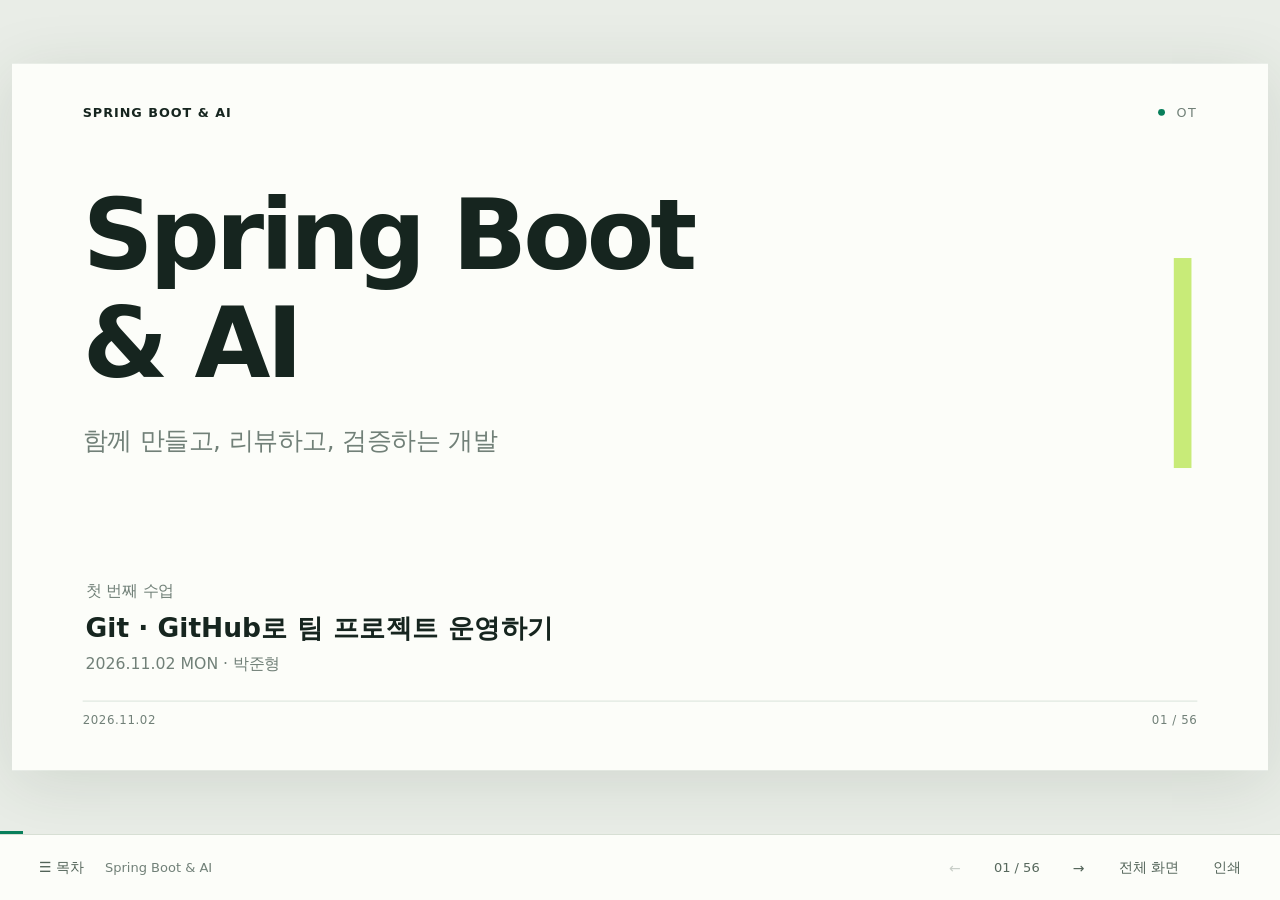
==== commit a71081a0: "fix: make published mentoring slides read-only" ====
--- a/2026-11-02/index.html
+++ b/2026-11-02/index.html
@@ -71,61 +71,26 @@
 git push -u origin feature/order-total</code></pre></div></div><div class="callout">PR에 배경 · 변경 사항 · 확인한 입력과 결과 · Closes #이슈번호 작성</div></div><footer class="foot"><span>2026.11.02</span><span>48 / 56</span></footer></section><section data-slide-id="slide-56" data-legacy-index="68" data-content-revision="cafe-lab-v1" class="slide  " data-index="48" aria-label="미션 5 · 서로 리뷰하고 합치기" aria-hidden="true"><div class="topline"><span class="brand">SPRING BOOT & AI</span><span class="chapter-tag">통합 실습</span></div><h1>미션 5 · 서로 리뷰하고 합치기</h1><div class="subtitle">B의 첫 기능 PR은 Menu.java를 포함하지 않아도 됩니다. 최초 main에 두 뼈대가 있고 A/B가 별도 파일을 수정했기 때문입니다. Main이 있으면 두 뼈대와 함께 컴파일 가능합니다. 학생 Actions 설정이나 테스트 자동화는 필수가 아닙니다. 리뷰 후 두 PR을 모두 합칩니다.</div><div class="content"><ol class="steps"><li><span>01</span><div>B는 메뉴 이름과 없는 메뉴 처리를 확인</div></li><li><span>02</span><div>A는 정상 수량 · 0 · 음수 수량 처리를 확인</div></li><li><span>03</span><div>서로 질문 하나와 답변을 남기기</div></li><li><span>04</span><div>A의 PR부터 merge하고, B의 PR도 리뷰 후 merge</div></li></ol></div><footer class="foot"><span>2026.11.02</span><span>49 / 56</span></footer></section><section data-slide-id="slide-57" data-legacy-index="69" data-content-revision="cafe-lab-v1" class="slide  " data-index="49" aria-label="미션 6 · 함께 실행하기" aria-hidden="true"><div class="topline"><span class="brand">SPRING BOOT & AI</span><span class="chapter-tag">통합 실습</span></div><h1>미션 6 · 함께 실행하기</h1><div class="content"><pre><code>git switch main
 git pull --ff-only origin main</code></pre><div class="cols"><div class="col"><h3>Main의 입력 변경</h3><p>아메리카노 · 2잔<br>라테 · 3잔<br>없는 메뉴 · 1잔</p></div><div class="col"><h3>기대 금액</h3><p>6000원<br>12000원<br>0원</p></div></div><div class="callout">IntelliJ에서 Main 실행 · 최종 공유 코드는 아메리카노 2잔으로 유지</div></div><footer class="foot"><span>2026.11.02</span><span>50 / 56</span></footer></section><section class="slide" data-slide-id="slide-extra-discount" data-legacy-index="-1" data-content-revision="requested-v1" data-index="50" aria-label="추가 과제 ① · 대량 주문 할인" aria-hidden="true"><div class="topline"><span class="brand">SPRING BOOT &amp; AI</span><span class="chapter-tag">추가 과제</span></div><h1>추가 과제 ① · 대량 주문 할인</h1><div class="content"><div class="cols"><div class="col"><div class="eyebrow">요구사항</div><h3>10잔 이상이면 10% 할인</h3><p>OrderCalculator.java 수정<br>수량이 0 이하이면 0원 유지</p></div><div class="col"><div class="eyebrow">기대 결과</div><h3>아메리카노 주문</h3><p>9잔: 27000원<br>10잔: 27000원<br>20잔: 54000원</p></div></div><div class="callout">새 Issue와 브랜치 생성 · 짝의 리뷰 후 merge</div></div><footer class="foot"><span>2026.11.02</span><span>51 / 56</span></footer></section><section class="slide" data-slide-id="slide-extra-input" data-legacy-index="-1" data-content-revision="requested-v1" data-index="51" aria-label="추가 과제 ② · 주문 직접 입력" aria-hidden="true"><div class="topline"><span class="brand">SPRING BOOT &amp; AI</span><span class="chapter-tag">추가 과제</span></div><h1>추가 과제 ② · 주문 직접 입력</h1><div class="content"><div class="cols"><div class="col"><div class="eyebrow">요구사항</div><h3>메뉴와 수량 입력받기</h3><p>Main.java 수정<br>가격 조회와 계산 메서드는 재사용</p></div><div class="col"><div class="eyebrow">실행 예</div><pre><code>메뉴: 라테
 수량: 3
-총금액: 12000원</code></pre></div></div><div class="callout">힌트: <code>Scanner</code> · 메뉴는 <code>nextLine()</code>, 수량은 <code>nextInt()</code></div></div><footer class="foot"><span>2026.11.02</span><span>52 / 56</span></footer></section><section data-slide-id="slide-62" data-legacy-index="74" data-content-revision="compact-v1" class="slide  " data-index="52" aria-label="선택 활동 · Wiki에 기록" aria-hidden="true"><div class="topline"><span class="brand">SPRING BOOT & AI</span><span class="chapter-tag">통합 실습</span></div><h1>선택 활동 · Wiki에 기록</h1><div class="content"><div class="wiki-page"><h3>협업 기록</h3><p><b>역할</b> — 누가 어떤 기능을 만들었나요?</p><p><b>확인</b> — 어떤 입력과 결과를 확인했나요?</p><p><b>리뷰</b> — 어떤 의견을 주고받았나요?</p><p><b>링크</b> — 관련 Issue와 PR</p></div><div class="callout">시간이 남으면 작성합니다. 발표에서 말로 공유해도 좋습니다.</div></div><footer class="foot"><span>2026.11.02</span><span>53 / 56</span></footer></section><section data-slide-id="slide-64" data-legacy-index="76" data-content-revision="compact-v1" class="slide  " data-index="53" aria-label="실습 결과 공유" aria-hidden="true"><div class="topline"><span class="brand">SPRING BOOT & AI</span><span class="chapter-tag">마무리</span></div><h1>실습 결과 공유</h1><div class="content"><ol class="steps"><li><span>01</span><div><b>실행 화면</b> — 주문 한 건과 계산 결과</div></li><li><span>02</span><div><b>역할 분담</b> — 각자 구현한 메서드</div></li><li><span>03</span><div><b>리뷰 경험</b> — 질문과 답변, 바뀐 내용</div></li><li><span>04</span><div><b>해결 과정</b> — 막힌 점과 확인한 방법</div></li></ol></div><footer class="foot"><span>2026.11.02</span><span>54 / 56</span></footer></section><section data-slide-id="slide-65" data-legacy-index="77" class="slide closing " data-index="54" aria-label="다음 수업은 Spring Boot" aria-hidden="true"><div class="topline"><span class="brand">SPRING BOOT & AI</span><span class="chapter-tag">마무리</span></div><h1>다음 수업은 Spring Boot</h1><div class="content"><div class="next-date">11.05 <span>목요일</span></div><div class="next-title">프로젝트를 만들고<br>서버를 실행합니다</div><p class="next-sub">프로젝트 구조 · Gradle · 첫 실행</p></div><footer class="foot"><span>2026.11.02</span><span>55 / 56</span></footer></section><section data-slide-id="slide-66" data-legacy-index="78" class="slide  " data-index="55" aria-label="공식 문서와 다시 볼 곳" aria-hidden="true"><div class="topline"><span class="brand">SPRING BOOT & AI</span><span class="chapter-tag">참고</span></div><h1>공식 문서와 다시 볼 곳</h1><div class="content"><div class="references"><a href="https://git-scm.com/docs" target="_blank" rel="noopener"><b>Git</b><span>명령어와 충돌 해결</span><em>↗</em></a><a href="https://docs.github.com/en/issues/tracking-your-work-with-issues/learning-about-issues/about-issues" target="_blank" rel="noopener"><b>GitHub Issues</b><span>작업 정의와 추적</span><em>↗</em></a><a href="https://docs.github.com/en/issues/planning-and-tracking-with-projects/learning-about-projects/about-projects" target="_blank" rel="noopener"><b>GitHub Projects</b><span>진행 상황 관리</span><em>↗</em></a><a href="https://docs.github.com/en/pull-requests/collaborating-with-pull-requests" target="_blank" rel="noopener"><b>Pull Requests</b><span>변경 제안과 리뷰</span><em>↗</em></a><a href="https://docs.github.com/en/communities/documenting-your-project-with-wikis/about-wikis" target="_blank" rel="noopener"><b>GitHub Wiki</b><span>프로젝트 문서화</span><em>↗</em></a><a href="https://docs.github.com/en/actions/get-started/understand-github-actions" target="_blank" rel="noopener"><b>GitHub Actions</b><span>워크플로와 실행 결과</span><em>↗</em></a></div></div><footer class="foot"><span>2026.11.02</span><span>56 / 56</span></footer></section></div></main><div id="progress"></div><nav id="controls" aria-label="발표 제어"><div class="left"><button id="toc-button" title="목차 (O)">☰ 목차</button><span id="current-title"></span></div><div class="right"><button id="prev" aria-label="이전 슬라이드">←</button><span id="counter" aria-live="polite"></span><button id="next" aria-label="다음 슬라이드">→</button><button id="edit-button" title="화면에서 내용 수정 (E)" aria-pressed="false">편집</button><button id="save-html" title="수정 내용을 담은 HTML 다운로드">HTML 저장</button><button id="notes-button" title="강사 메모 (N)">메모</button><button id="fullscreen" title="전체 화면 (F)">전체 화면</button><button id="print" class="optional" title="전체 슬라이드 인쇄">인쇄</button></div></nav>
+총금액: 12000원</code></pre></div></div><div class="callout">힌트: <code>Scanner</code> · 메뉴는 <code>nextLine()</code>, 수량은 <code>nextInt()</code></div></div><footer class="foot"><span>2026.11.02</span><span>52 / 56</span></footer></section><section data-slide-id="slide-62" data-legacy-index="74" data-content-revision="compact-v1" class="slide  " data-index="52" aria-label="선택 활동 · Wiki에 기록" aria-hidden="true"><div class="topline"><span class="brand">SPRING BOOT & AI</span><span class="chapter-tag">통합 실습</span></div><h1>선택 활동 · Wiki에 기록</h1><div class="content"><div class="wiki-page"><h3>협업 기록</h3><p><b>역할</b> — 누가 어떤 기능을 만들었나요?</p><p><b>확인</b> — 어떤 입력과 결과를 확인했나요?</p><p><b>리뷰</b> — 어떤 의견을 주고받았나요?</p><p><b>링크</b> — 관련 Issue와 PR</p></div><div class="callout">시간이 남으면 작성합니다. 발표에서 말로 공유해도 좋습니다.</div></div><footer class="foot"><span>2026.11.02</span><span>53 / 56</span></footer></section><section data-slide-id="slide-64" data-legacy-index="76" data-content-revision="compact-v1" class="slide  " data-index="53" aria-label="실습 결과 공유" aria-hidden="true"><div class="topline"><span class="brand">SPRING BOOT & AI</span><span class="chapter-tag">마무리</span></div><h1>실습 결과 공유</h1><div class="content"><ol class="steps"><li><span>01</span><div><b>실행 화면</b> — 주문 한 건과 계산 결과</div></li><li><span>02</span><div><b>역할 분담</b> — 각자 구현한 메서드</div></li><li><span>03</span><div><b>리뷰 경험</b> — 질문과 답변, 바뀐 내용</div></li><li><span>04</span><div><b>해결 과정</b> — 막힌 점과 확인한 방법</div></li></ol></div><footer class="foot"><span>2026.11.02</span><span>54 / 56</span></footer></section><section data-slide-id="slide-65" data-legacy-index="77" class="slide closing " data-index="54" aria-label="다음 수업은 Spring Boot" aria-hidden="true"><div class="topline"><span class="brand">SPRING BOOT & AI</span><span class="chapter-tag">마무리</span></div><h1>다음 수업은 Spring Boot</h1><div class="content"><div class="next-date">11.05 <span>목요일</span></div><div class="next-title">프로젝트를 만들고<br>서버를 실행합니다</div><p class="next-sub">프로젝트 구조 · Gradle · 첫 실행</p></div><footer class="foot"><span>2026.11.02</span><span>55 / 56</span></footer></section><section data-slide-id="slide-66" data-legacy-index="78" class="slide  " data-index="55" aria-label="공식 문서와 다시 볼 곳" aria-hidden="true"><div class="topline"><span class="brand">SPRING BOOT & AI</span><span class="chapter-tag">참고</span></div><h1>공식 문서와 다시 볼 곳</h1><div class="content"><div class="references"><a href="https://git-scm.com/docs" target="_blank" rel="noopener"><b>Git</b><span>명령어와 충돌 해결</span><em>↗</em></a><a href="https://docs.github.com/en/issues/tracking-your-work-with-issues/learning-about-issues/about-issues" target="_blank" rel="noopener"><b>GitHub Issues</b><span>작업 정의와 추적</span><em>↗</em></a><a href="https://docs.github.com/en/issues/planning-and-tracking-with-projects/learning-about-projects/about-projects" target="_blank" rel="noopener"><b>GitHub Projects</b><span>진행 상황 관리</span><em>↗</em></a><a href="https://docs.github.com/en/pull-requests/collaborating-with-pull-requests" target="_blank" rel="noopener"><b>Pull Requests</b><span>변경 제안과 리뷰</span><em>↗</em></a><a href="https://docs.github.com/en/communities/documenting-your-project-with-wikis/about-wikis" target="_blank" rel="noopener"><b>GitHub Wiki</b><span>프로젝트 문서화</span><em>↗</em></a><a href="https://docs.github.com/en/actions/get-started/understand-github-actions" target="_blank" rel="noopener"><b>GitHub Actions</b><span>워크플로와 실행 결과</span><em>↗</em></a></div></div><footer class="foot"><span>2026.11.02</span><span>56 / 56</span></footer></section></div></main><div id="progress"></div><nav id="controls" aria-label="발표 제어"><div class="left"><button id="toc-button" title="목차 (O)">☰ 목차</button><span id="current-title"></span></div><div class="right"><button id="prev" aria-label="이전 슬라이드">←</button><span id="counter" aria-live="polite"></span><button id="next" aria-label="다음 슬라이드">→</button><button id="fullscreen" title="전체 화면 (F)">전체 화면</button><button id="print" class="optional" title="전체 슬라이드 인쇄">인쇄</button></div></nav>
 <div id="toc" class="overlay" role="dialog" aria-modal="true" aria-label="슬라이드 목차"><div class="panel"><div class="panel-header"><h2>슬라이드 목차</h2><button class="close" data-close="toc">닫기 Esc</button></div><input id="toc-search" placeholder="제목 또는 주제 검색" aria-label="목차 검색"><div id="toc-list"></div></div></div>
-<div id="notes" class="overlay" role="dialog" aria-modal="true" aria-label="강사 메모"><div class="panel note-panel"><div class="panel-header"><h2 id="note-title">강사 메모</h2><button class="close" data-close="notes">닫기 Esc</button></div><p class="note-hint">메모는 열었을 때 현재 화면에 표시됩니다. 학생 화면 공유 중에는 주의해 주세요.</p><div id="note-source"></div><label for="personal-note" style="margin-top:22px;font-size:15px;font-weight:700">나의 추가 메모</label><textarea id="personal-note" placeholder="진행 순서, 설명할 사례 등을 적어 주세요."></textarea><p class="note-hint" style="margin-top:10px">추가 메모는 현재 브라우저에만 저장됩니다.</p></div></div>
-<div id="edit-banner" role="status">편집 중 · 글자를 클릭해 수정 · 수정 후 HTML 저장</div><div id="blackout" title="클릭하거나 B를 눌러 돌아가기"></div><div id="toast" class="toast" role="status"></div>
-<script type="application/json" id="deck-data">[{"ch": "OT", "title": "Spring Boot\u003cbr>& AI", "note": "첫날의 목표를 짧게 소개합니다. 시간 배분은 자료에 표시하지 않았습니다. 방향키로 이동, O 목차, N 강사 메모, F 전체 화면, B 화면 가리기.", "noteKey": "0"}, {"ch": "OT", "title": "오늘 함께할 것", "note": "OT 뒤 설명과 시연을 모아서 진행하고, 후반부터 실습합니다. 아직 학생들에게 작업을 시작시키지 않습니다.", "noteKey": "1"}, {"ch": "OT", "title": "강사 소개", "note": "본인이 공개해도 되는 범위에서 실제 담당 업무와 개발 사례를 소개합니다. 회사 내부 구현·수치는 필요할 때 직접 덧붙입니다.", "noteKey": "2"}, {"ch": "OT", "title": "이제 여러분을 소개해 주세요", "note": "인원에 맞춰 소개 길이를 조절합니다. Git 협업 경험, Java 숙련도, AI 도구 경험을 메모해 뒤 실습 수준을 조정합니다.", "noteKey": "4"}, {"ch": "OT", "title": "전체 과정의 흐름", "note": "제공된 과정표에 따른 큰 흐름입니다. AI는 후반에 직접 제작하고 검증하는 별도 실습 단계로 이어집니다.", "noteKey": "6"}, {"ch": "OT", "title": "11월 로드맵 ①", "note": "첨부 과정표 기준. 11/7, 11/14는 여러 주제가 이어지는 날입니다. 시간은 의도적으로 표시하지 않습니다.", "noteKey": "7"}, {"ch": "OT", "title": "11월 로드맵 ②", "note": "11월 19일은 사용자 지정에 따라 이준형 강사 대강 예정으로 표시했습니다. 같은 날 주제는 기존 과정표의 JPA 전환 실습입니다.", "noteKey": "8"}, {"ch": "OT", "title": "AI 제작과 검증", "note": "구체적인 도구와 에이전트 주제는 수업 시점과 학생 수준에 맞춰 선택합니다. 11/28에 AI 개요까지 진행하는 일정입니다.", "noteKey": "9"}, {"ch": "OT", "title": "수업은 이렇게 진행합니다", "note": "첫날 실습은 3교시 중반 이후에 집중합니다. 이후 시간에도 준비된 저장소를 활용해 과정을 연결할 수 있다고 안내합니다.", "noteKey": "10"}, {"ch": "OT", "title": "AI도 함께 사용합니다", "note": "AI 답을 이해하지 못한 채 적용하지 않도록 안내합니다. 수업 실습에서는 Git 명령의 대상 브랜치와 파일을 직접 확인하게 합니다.", "noteKey": "12"}, {"ch": "협업", "title": "팀에서 Git 쓰기", "note": "", "noteKey": "14"}, {"ch": "협업", "title": "Git과 GitHub", "note": "기본 복습입니다. Git은 GitHub 없이도 사용할 수 있습니다. clone과 commit/push는 이미 경험했다고 가정하고 짧게 짚습니다. 출처: https://git-scm.com/docs", "noteKey": "15"}, {"ch": "협업", "title": "변경이 기록되는 순서", "note": "add 시점의 파일 내용을 스테이징한다는 점을 설명합니다. add 이후 다시 수정하면 새 수정은 별도로 남습니다. 출처: https://git-scm.com/docs/git-add", "noteKey": "16"}, {"ch": "Git 기본", "title": "시작하기 · init과 clone", "note": "init은 원격 저장소를 자동 생성하지 않습니다. clone은 기본적으로 원격 이름 origin을 등록합니다. 실제 시연에서는 저장소URL 대신 본인 연습용 주소를 사용합니다. 출처: https://git-scm.com/docs/git-init 및 https://git-scm.com/docs/git-clone", "noteKey": "command-1"}, {"ch": "Git 기본", "title": "확인하기 · status와 diff", "note": "git diff 기본값은 작업 폴더와 스테이징 영역을 비교합니다. git diff --staged는 스테이징과 HEAD를 비교합니다. 새로 만든 미추적 파일 내용은 일반 diff에 바로 나타나지 않으므로 status도 함께 봅니다. 출처: https://git-scm.com/docs/git-status 및 https://git-scm.com/docs/git-diff", "noteKey": "command-2"}, {"ch": "Git 기본", "title": "기록하고 공유하기", "note": "git add .은 현재 디렉터리 아래 여러 변경을 함께 스테이징할 수 있으므로 먼저 diff와 status를 봅니다. push는 저장되지 않은 편집 내용이나 미커밋 변경을 자동으로 올리지 않습니다. 최초 push는 원격 브랜치 연결이 필요할 수 있습니다. 출처: https://git-scm.com/docs/git-add 및 https://git-scm.com/docs/git-push", "noteKey": "command-3"}, {"ch": "Git 기본", "title": "브랜치 확인과 이동", "note": "git branch에서 별표가 현재 브랜치입니다. git checkout main은 브랜치 이동, git checkout -b 이름은 생성과 이동에 쓰던 형태입니다. checkout에는 파일 복원 등 다른 기능도 있어 오늘은 switch와 restore로 목적을 나눠 설명합니다. 출처: https://git-scm.com/docs/git-switch", "noteKey": "command-5"}, {"ch": "Git 기본", "title": "origin · main · origin/main", "note": "origin/main은 서버에 실시간 연결된 브랜치가 아닙니다. fetch로 원격 추적 참조를 갱신합니다. 관례상 원격 이름은 origin이지만 다른 이름도 가능합니다. 기본 clone/fetch 설정을 기준으로 설명합니다. 출처: https://git-scm.com/docs/git-remote 및 https://git-scm.com/docs/git-fetch", "noteKey": "command-6"}, {"ch": "Git 기본", "title": "fetch와 pull의 차이", "note": "일반적인 fetch에서는 원격 추적 브랜치가 갱신되고 현재 브랜치와 작업 트리는 그대로입니다. pull은 먼저 fetch하고 현재 브랜치에 통합합니다. merge, rebase, fast-forward 제한 등의 동작은 Git 버전·설정·옵션에 따라 달라지므로 무조건 fetch+merge라고 단정하지 않습니다. 출처: https://git-scm.com/docs/git-fetch 및 https://git-scm.com/docs/git-pull", "noteKey": "command-7"}, {"ch": "Git 기본", "title": "fetch 후에도 내 main은 그대로", "note": "선형 이력의 단순 예시입니다. A, B, C는 커밋을 뜻합니다. main..origin/main은 원격 추적 main에는 있지만 로컬 main에는 없는 커밋을 봅니다. fetch 후 git diff main origin/main으로 두 끝의 파일 차이도 확인할 수 있습니다. 그림은 이력의 관계를 나타내는 편집 가능한 텍스트 도식입니다. 출처: https://git-scm.com/docs/git-fetch", "noteKey": "command-8"}, {"ch": "협업", "title": "한 작업의 전체 흐름", "note": "뒤의 통합 실습에서 이 순서를 그대로 사용합니다. Wiki는 별도 문서화 공간이며 일반 소스 PR에 자동 포함되는 것은 아닙니다. 출처: https://docs.github.com/en/issues/tracking-your-work-with-issues/learning-about-issues/about-issues", "noteKey": "18"}, {"ch": "협업", "title": "Issue 작성 순서", "note": "담당자는 이슈 작업을 맡는 사람입니다. documentation, bug, enhancement 등 라벨을 예시로 보여줍니다. UI와 선택지는 저장소 설정에 따라 달라질 수 있습니다. 출처: https://docs.github.com/en/issues/tracking-your-work-with-issues/learning-about-issues/about-issues", "noteKey": "20"}, {"ch": "협업", "title": "Projects는 팀의 진행 상황", "note": "이 보드는 개념 설명을 위한 재구성 화면입니다. 실제 Projects에는 표·보드·로드맵 뷰가 있습니다. 오늘은 보드만 사용합니다. 출처: https://docs.github.com/en/issues/planning-and-tracking-with-projects/learning-about-projects/about-projects", "noteKey": "21"}, {"ch": "협업", "title": "보드와 Issue 연결", "note": "저장소 collaborator와 사용자 소유 Project의 편집 권한은 별개입니다. 프로젝트 Settings의 Manage access에서 짝을 초대합니다. UI 이름은 변경될 수 있습니다. 보드 상태 이동은 오늘 수동으로 진행합니다. 출처: https://docs.github.com/en/issues/planning-and-tracking-with-projects/learning-about-projects/about-projects", "noteKey": "22"}, {"ch": "협업", "title": "브랜치는 작업의 기준점을 나눕니다", "note": "브랜치는 커밋을 가리키는 이름입니다. 폴더를 별도로 복사하는 기능으로 설명하지 않습니다. HEAD는 현재 체크아웃한 위치를 나타냅니다. 오늘은 main을 통합 기준으로 사용합니다. 출처: https://git-scm.com/docs/git-branch", "noteKey": "23"}, {"ch": "협업", "title": "Git-flow 개요", "note": "Git-flow는 하나의 브랜치 운영 방식입니다. 기능 개발은 feature에서 develop로, 출시 준비는 release에서 main과 develop로 반영합니다. 긴급 수정 hotfix는 main에서 시작해 통합 브랜치에도 반영합니다. 모든 프로젝트에서 다섯 종류를 써야 하는 것은 아닙니다. 첫 실습은 단순한 기능 브랜치 흐름으로 진행합니다.", "noteKey": "26"}, {"ch": "협업", "title": "Pull Request는 변경 검토 요청", "note": "push 자체가 main 반영을 의미하지 않습니다. PR의 base와 compare 방향을 먼저 확인하게 합니다. 이 도식의 화살표는 변경 반영 방향입니다. 출처: https://docs.github.com/en/pull-requests/collaborating-with-pull-requests", "noteKey": "27"}, {"ch": "협업", "title": "PR에서 볼 화면", "note": "실제 GitHub 화면을 열어 Files changed의 diff와 줄 단위 댓글을 시연합니다. 화면 구성은 계정·저장소에 따라 차이가 있을 수 있습니다. 출처: https://docs.github.com/en/pull-requests/collaborating-with-pull-requests", "noteKey": "29"}, {"ch": "협업", "title": "리뷰에서 확인할 것", "note": "오늘 문서 예제에서는 규칙이 구체적인지, 두 사람의 요구가 반영됐는지, 자동 검사로 무엇을 확인하는지 살펴봅니다. 이후 API 수업에서는 빈 값, 권한, 중복 요청 등으로 확장합니다.", "noteKey": "30"}, {"ch": "협업", "title": "근거를 담은 리뷰", "note": "취향의 차이인지, 반드시 해결해야 하는 문제인지 구분합니다. 명령하거나 사람을 평가하기보다 코드와 결과에 대해 이야기합니다.", "noteKey": "31"}, {"ch": "기록·자동화", "title": "같은 줄을 다르게 바꿨다면", "note": "학생이 기능을 나눠 개발하는 필수 실습에서는 서로 다른 파일을 수정합니다. 충돌은 별도 예시로 설명합니다. 동일 main에서 두 브랜치를 만들고 같은 System.out.println 문구를 다르게 바꾼 후 A 변경을 main에 merge하고 B에서 fetch와 merge를 진행하면 재현할 수 있습니다.", "noteKey": "36"}, {"ch": "기록·자동화", "title": "충돌 표시 읽기", "note": "예시입니다. B의 기능 브랜치에서 origin/main을 합치는 상황으로 설명합니다. HEAD는 현재 B 브랜치이며 origin/main에는 A의 변경이 있습니다.", "noteKey": "37"}, {"ch": "기록·자동화", "title": "최종 결과를 정하고 해결", "note": "학생별 재현은 필수에서 제외합니다. 강사가 git add src/Main.java, git commit, git push 순서로 마무리합니다. 단순히 한쪽을 선택하는 것보다 최종 동작의 의도를 확인하는 데 집중합니다.", "noteKey": "38"}, {"ch": "기록·자동화", "title": "README와 Wiki", "note": "Wiki는 소스 저장소와 별도로 버전 관리됩니다. 오늘은 웹에서 편집합니다. GitHub Free의 Wiki는 공개 저장소에서 사용할 수 있습니다. 비공개 저장소는 지원 요금제 여부를 확인합니다. 사용할 수 없으면 docs/ 문서로 대체합니다. 출처: https://docs.github.com/en/communities/documenting-your-project-with-wikis/about-wikis", "noteKey": "40"}, {"ch": "기록·자동화", "title": "GitHub Actions", "note": "CI는 코드 통합 시 빌드와 테스트 등으로 변경을 확인하는 과정입니다. 예제는 Java 컴파일만 확인하므로 계산 결과의 정답까지 검증하지는 않습니다. 학생의 기본 과제에 워크플로 설정을 필수 조건으로 넣지 않습니다. 출처: https://docs.github.com/en/actions/get-started/understand-github-actions", "noteKey": "42"}, {"ch": "기록·자동화", "title": "워크플로의 실행 단계", "note": "이 슬라이드는 .github/workflows/compile.yml의 steps 부분입니다. 전체 구조는 name, on, permissions, jobs 아래에 작성하며 실행 환경은 ubuntu-latest입니다. checkout은 코드 가져오기, setup-java는 JDK 준비, run은 명령 실행입니다. Ubuntu shell이 src/*.java를 확장합니다. 실제 파일 예시는 다음 메모에 이어집니다.\n\nname: Java compile\non: [pull_request, workflow_dispatch]\npermissions:\n  contents: read\njobs:\n  compile:\n    runs-on: ubuntu-latest\n    steps:\n      - uses: actions/checkout@v4\n      - uses: actions/setup-java@v4\n        with:\n          distribution: temurin\n          java-version: \"17\"\n      - run: javac -encoding UTF-8 src/*.java\n\n출처: https://docs.github.com/en/actions/get-started/understand-github-actions", "noteKey": "43"}, {"ch": "기록·자동화", "title": "실패 로그가 알려 주는 것", "note": "세미콜론을 빠뜨린 변경은 컴파일 단계에서 실패합니다. 해당 줄을 수정한 뒤 같은 브랜치에 push하면 새 실행 결과를 확인할 수 있습니다. 컴파일은 성공해도 계산식은 틀릴 수 있으므로 입력과 출력 확인도 필요합니다.", "noteKey": "44"}, {"ch": "통합 실습", "title": "둘이서 협업 한 사이클", "note": "", "noteKey": "45"}, {"ch": "통합 실습", "title": "카페 주문 금액 계산기", "note": "직접 프로젝트를 만들고 각자 작은 메서드 하나를 구현합니다. Scanner, 반복 주문, DB, Spring은 필요 없습니다. Main에 메뉴와 수량을 직접 적습니다. A/B의 별도 파일 작업을 먼저 합치고, 이후 공통 Main의 출력 문구로 충돌을 별도로 연습합니다.", "noteKey": "46"}, {"ch": "통합 실습", "title": "직접 Java 프로젝트 만들기", "note": "\u003cdiv class=\"callout\">연습용 파일 다운로드 없이 직접 만듭니다\u003c/div>", "noteKey": "47"}, {"ch": "통합 실습", "title": "함께 작성 · Main.java", "note": "A가 파일을 만들고 둘이 함께 코드를 확인합니다. 아직 Menu와 OrderCalculator가 없으면 편집기에 오류가 보일 수 있습니다. 다음 슬라이드의 두 클래스를 만든 후 실행합니다. 첫 실행의 금액 0원은 빈 메서드이기 때문입니다. 이 초기 파일의 문구 주문을 나중에 충돌 실습에 사용합니다.", "noteKey": "48"}, {"ch": "통합 실습", "title": "함께 작성 · 메서드 약속", "note": "이 초기 뼈대를 main에 올린 뒤 A/B가 기능 브랜치를 만듭니다. 이름, 매개변수, int 반환 타입을 먼저 합의합니다. Menu와 OrderCalculator를 A/B가 각각 구현하므로 최초 두 PR은 보통 충돌하지 않습니다.", "noteKey": "49"}, {"ch": "통합 실습", "title": "초기 코드 공유하기", "note": "A가 README 자동 생성 없이 빈 공개 저장소 cafe-order를 만들고 Settings > Collaborators에서 B를 초대합니다. A는 프로젝트 루트에 .gitignore 파일을 먼저 만들고 네 패턴을 각기 다른 줄로 적습니다. 저장소URL은 실제 HTTPS 주소로 바꿉니다. B는 초대 수락 후 clone하고 IntelliJ에서 폴더를 엽니다. 저장소명이 다르면 cd도 실제 이름을 씁니다.", "noteKey": "50"}, {"ch": "통합 실습", "title": "미션 1 · 작업을 나누기", "note": "각자 GitHub Issue에 배경과 완료 조건을 적고 자신을 Assignee로 지정합니다. enhancement 라벨을 쓸 수 있습니다. A가 Projects Board를 만들고 B에게 Project 편집 권한도 줍니다. 저장소 쓰기 권한과 Project 편집 권한은 별도입니다. 이전 강의의 생성 순서를 참고합니다.", "noteKey": "51"}, {"ch": "통합 실습", "title": "미션 2 · 기능 브랜치 만들기", "note": "두 사람의 초기 main에 세 클래스가 있어야 합니다. 기능 개발 중 Main의 입력을 바꿔 실행해 보더라도 커밋에는 본인 클래스만 포함합니다. 테스트용 Main 수정은 원래 입력으로 돌린 뒤 다음 단계로 이동합니다.", "noteKey": "52"}, {"ch": "통합 실습", "title": "미션 3 · A의 메뉴 조회", "note": "정답 전체를 슬라이드에 적지 않고 조건 분기를 직접 작성하게 합니다. 힌트: \"아메리카노\".equals(name). null도 자연스럽게 거짓이 되지만 이번 필수 과제에서 null 처리를 별도 요구하지 않습니다. Menu.java 파일만 변경합니다.", "noteKey": "53"}, {"ch": "통합 실습", "title": "미션 3 · B의 금액 계산", "note": "수량이 0 이하이면 먼저 return 0, 그 외는 price * quantity를 반환합니다. 음수 가격과 int 오버플로는 이번 짧은 실습의 범위에 넣지 않습니다. OrderCalculator.java 파일만 수정합니다.", "noteKey": "54"}, {"ch": "통합 실습", "title": "미션 4 · 확인하고 커밋하기", "note": "IntelliJ에서 Menu.getPrice 또는 OrderCalculator.calculate를 Main에서 잠시 출력해 직접 확인합니다. 본인 테스트용 Main 변경은 커밋하지 않습니다. base main, compare 본인 브랜치로 PR을 열고 짝을 Reviewers로 지정합니다. 이번에는 사전 PR 양식 파일이 없으므로 본문에 직접 씁니다.", "noteKey": "55"}, {"ch": "통합 실습", "title": "미션 5 · 서로 리뷰하고 합치기", "note": "\u003cdiv class=\"callout\">서로 다른 파일을 수정했으므로 보통 충돌하지 않습니다.\u003c/div>", "noteKey": "56"}, {"ch": "통합 실습", "title": "미션 6 · 함께 실행하기", "note": "각자 main을 최신화하고 앱을 실행합니다. 추가로 quantity가 0 또는 음수이면 0원이 되는지 확인합니다. 실험용 입력 변경은 초기값으로 되돌리고 미커밋 변경이 없는 상태로 충돌 연습에 들어갑니다. 터미널로 실행하려면 프로젝트의 src 폴더에서 javac -encoding UTF-8 Main.java Menu.java OrderCalculator.java 후 java Main을 사용합니다.", "noteKey": "57"}, {"ch": "추가 과제", "title": "추가 과제 ① · 대량 주문 할인", "note": "기본 과제를 마친 팀부터 진행합니다. 정상 수량의 금액을 구한 뒤 수량 10 이상에서 total * 90 / 100으로 계산할 수 있습니다. 작은 정수 금액을 쓰는 학습 예제입니다. 9잔과 10잔이 같은 금액인 것은 10잔부터 할인하기 때문입니다. 확인 입력과 결과를 PR에 남기도록 합니다.", "noteKey": "extra-discount"}, {"ch": "추가 과제", "title": "추가 과제 ② · 주문 직접 입력", "note": "추가 과제 ①까지 마친 팀이 선택합니다. import java.util.Scanner; 후 Scanner input = new Scanner(System.in);을 사용합니다. 메뉴 문자열을 먼저 읽고 정수 수량을 읽으면 줄바꿈 문제를 피할 수 있습니다. 이번 범위에서는 정수 입력을 가정하며 잘못된 문자열 입력 재시도는 요구하지 않습니다. 먼저 만든 getPrice와 calculate를 그대로 호출합니다. 이 변경도 별도 Issue와 PR로 진행합니다.", "noteKey": "extra-input"}, {"ch": "통합 실습", "title": "선택 활동 · Wiki에 기록", "note": "Wiki 작성은 필수가 아닙니다. 기능 구현, 두 PR과 리뷰, 실제 출력 확인을 먼저 완료하고 발표로 경험을 공유합니다. 남는 조만 Wiki 또는 docs/collaboration.md에 기록합니다.", "noteKey": "62"}, {"ch": "마무리", "title": "실습 결과 공유", "note": "조별로 Main을 실행해 보여주고 A와 B가 각자 구현한 부분을 설명합니다. 발표 자료를 따로 만들 필요는 없습니다. 코드와 GitHub PR 화면을 그대로 사용합니다. 필수 완료 기준: Menu와 OrderCalculator 구현, 두 PR, 상호 리뷰와 답변, main 통합 후 정상/예외 입력 확인. 충돌 재현, Wiki, 추가 과제는 기본 과제를 먼저 완료한 팀이 선택하며, 구현했다면 발표에서 함께 보여줍니다.", "noteKey": "64"}, {"ch": "마무리", "title": "다음 수업은 Spring Boot", "note": "다음 수업의 개발 환경 안내는 실제 기관의 JDK·IDE 기준에 맞춰 별도로 공지합니다. 오늘 저장소와 협업 규칙을 다음 실습에도 연결할 수 있습니다.", "noteKey": "65"}, {"ch": "참고", "title": "공식 문서와 다시 볼 곳", "note": "GitHub UI는 변경될 수 있으므로 메뉴 이름은 현재 화면에 맞춰 설명합니다. 공식 문서 링크는 인터넷 연결이 필요하며 슬라이드와 연습용 파일은 오프라인으로 사용할 수 있습니다.", "noteKey": "66"}]</script>
+<div id="blackout" title="클릭하거나 B를 눌러 돌아가기"></div><div id="toast" class="toast" role="status"></div>
+<script type="application/json" id="deck-data">[{"ch":"OT","title":"Spring Boot\u003cbr>& AI"},{"ch":"OT","title":"오늘 함께할 것"},{"ch":"OT","title":"강사 소개"},{"ch":"OT","title":"이제 여러분을 소개해 주세요"},{"ch":"OT","title":"전체 과정의 흐름"},{"ch":"OT","title":"11월 로드맵 ①"},{"ch":"OT","title":"11월 로드맵 ②"},{"ch":"OT","title":"AI 제작과 검증"},{"ch":"OT","title":"수업은 이렇게 진행합니다"},{"ch":"OT","title":"AI도 함께 사용합니다"},{"ch":"협업","title":"팀에서 Git 쓰기"},{"ch":"협업","title":"Git과 GitHub"},{"ch":"협업","title":"변경이 기록되는 순서"},{"ch":"Git 기본","title":"시작하기 · init과 clone"},{"ch":"Git 기본","title":"확인하기 · status와 diff"},{"ch":"Git 기본","title":"기록하고 공유하기"},{"ch":"Git 기본","title":"브랜치 확인과 이동"},{"ch":"Git 기본","title":"origin · main · origin/main"},{"ch":"Git 기본","title":"fetch와 pull의 차이"},{"ch":"Git 기본","title":"fetch 후에도 내 main은 그대로"},{"ch":"협업","title":"한 작업의 전체 흐름"},{"ch":"협업","title":"Issue 작성 순서"},{"ch":"협업","title":"Projects는 팀의 진행 상황"},{"ch":"협업","title":"보드와 Issue 연결"},{"ch":"협업","title":"브랜치는 작업의 기준점을 나눕니다"},{"ch":"협업","title":"Git-flow 개요"},{"ch":"협업","title":"Pull Request는 변경 검토 요청"},{"ch":"협업","title":"PR에서 볼 화면"},{"ch":"협업","title":"리뷰에서 확인할 것"},{"ch":"협업","title":"근거를 담은 리뷰"},{"ch":"기록·자동화","title":"같은 줄을 다르게 바꿨다면"},{"ch":"기록·자동화","title":"충돌 표시 읽기"},{"ch":"기록·자동화","title":"최종 결과를 정하고 해결"},{"ch":"기록·자동화","title":"README와 Wiki"},{"ch":"기록·자동화","title":"GitHub Actions"},{"ch":"기록·자동화","title":"워크플로의 실행 단계"},{"ch":"기록·자동화","title":"실패 로그가 알려 주는 것"},{"ch":"통합 실습","title":"둘이서 협업 한 사이클"},{"ch":"통합 실습","title":"카페 주문 금액 계산기"},{"ch":"통합 실습","title":"직접 Java 프로젝트 만들기"},{"ch":"통합 실습","title":"함께 작성 · Main.java"},{"ch":"통합 실습","title":"함께 작성 · 메서드 약속"},{"ch":"통합 실습","title":"초기 코드 공유하기"},{"ch":"통합 실습","title":"미션 1 · 작업을 나누기"},{"ch":"통합 실습","title":"미션 2 · 기능 브랜치 만들기"},{"ch":"통합 실습","title":"미션 3 · A의 메뉴 조회"},{"ch":"통합 실습","title":"미션 3 · B의 금액 계산"},{"ch":"통합 실습","title":"미션 4 · 확인하고 커밋하기"},{"ch":"통합 실습","title":"미션 5 · 서로 리뷰하고 합치기"},{"ch":"통합 실습","title":"미션 6 · 함께 실행하기"},{"ch":"추가 과제","title":"추가 과제 ① · 대량 주문 할인"},{"ch":"추가 과제","title":"추가 과제 ② · 주문 직접 입력"},{"ch":"통합 실습","title":"선택 활동 · Wiki에 기록"},{"ch":"마무리","title":"실습 결과 공유"},{"ch":"마무리","title":"다음 수업은 Spring Boot"},{"ch":"참고","title":"공식 문서와 다시 볼 곳"}]</script>
 <script>
 
 const SLIDES=JSON.parse(document.getElementById('deck-data').textContent);
 let index=0,lastFocus=null;
 const els=[...document.querySelectorAll('.slide')],$=id=>document.getElementById(id);
 const clean=s=>s.replace(/<[^>]*>/g,' ');
-function scale(){let w=$('workspace').clientWidth,h=$('workspace').clientHeight;let factor=Math.min((w-24)/1280,(h-24)/720);$('stage').style.transform=`scale(${Math.max(.1,factor)})`}
-function show(n){index=Math.max(0,Math.min(els.length-1,n));els.forEach((el,i)=>{el.classList.toggle('active',i===index);el.setAttribute('aria-hidden',i===index?'false':'true')});$('counter').textContent=`${String(index+1).padStart(2,'0')} / ${els.length}`;$('current-title').textContent=clean(SLIDES[index].title);$('progress').style.width=((index+1)/els.length*100)+'%';$('prev').disabled=index===0;$('next').disabled=index===els.length-1;history.replaceState(null,'',`#slide-${index+1}`);if($('notes').classList.contains('open'))renderNotes()}
-function openModal(id){document.querySelectorAll('.overlay').forEach(x=>x.classList.remove('open'));lastFocus=document.activeElement;$(id).classList.add('open');if(id==='toc'){renderToc();$('toc-search').focus()}else{renderNotes();$(id).querySelector('.close').focus()}}
-function closeModal(id){$(id).classList.remove('open');if(lastFocus)lastFocus.focus()}
-function renderToc(){let q=$('toc-search').value.toLowerCase();$('toc-list').replaceChildren();SLIDES.forEach((s,i)=>{if(!(clean(s.title)+' '+s.ch).toLowerCase().includes(q))return;let b=document.createElement('button');b.className='toc-item'+(i===index?' selected':'');let no=document.createElement('small');no.textContent=String(i+1).padStart(2,'0');let content=document.createElement('div'),t=document.createElement('b'),c=document.createElement('span');t.textContent=clean(s.title);c.textContent=s.ch;content.append(t,c);b.append(no,content);b.onclick=()=>{show(i);closeModal('toc')};$('toc-list').appendChild(b)})}
-function getNote(){try{return localStorage.getItem('gray-git-deck-note-'+(SLIDES[index].noteKey??index))||SLIDES[index].userNote||''}catch{return SLIDES[index].userNote||''}}
-function renderNotes(){$('note-title').textContent=`${index+1}. ${clean(SLIDES[index].title)}`;let s=SLIDES[index].note||'추가 메모를 작성할 수 있습니다.';$('note-source').replaceChildren();let chunks=s.split(/(https?:\/\/[^\s]+)/g);for(let chunk of chunks){if(/^https?:\/\//.test(chunk)){let a=document.createElement('a');a.href=chunk;a.target='_blank';a.rel='noopener';a.textContent=chunk;$('note-source').appendChild(a)}else $('note-source').appendChild(document.createTextNode(chunk))}$('personal-note').value=getNote()}
-function toast(s){$('toast').textContent=s;$('toast').style.display='block';setTimeout(()=>$('toast').style.display='none',3200)}
-async function full(){try{if(document.fullscreenElement)await document.exitFullscreen();else await document.documentElement.requestFullscreen()}catch{toast('전체 화면을 지원하지 않는 환경입니다. 브라우저에서 파일을 열어 주세요.')}}
-$('prev').onclick=()=>show(index-1);$('next').onclick=()=>show(index+1);$('toc-button').onclick=()=>openModal('toc');$('notes-button').onclick=()=>openModal('notes');$('fullscreen').onclick=full;$('print').onclick=()=>window.print();$('toc-search').oninput=renderToc;
-$('personal-note').oninput=()=>{try{localStorage.setItem('gray-git-deck-note-'+(SLIDES[index].noteKey??index),$('personal-note').value)}catch{}};
-document.querySelectorAll('[data-close]').forEach(b=>b.onclick=()=>closeModal(b.dataset.close));document.querySelectorAll('.overlay').forEach(el=>el.addEventListener('click',e=>{if(e.target===el)closeModal(el.id)}));$('blackout').onclick=()=>$('blackout').classList.remove('open');
-window.addEventListener('keydown',e=>{let modal=document.querySelector('.overlay.open');if(e.key==='Escape'){if(modal)closeModal(modal.id);$('blackout').classList.remove('open');return}if(modal){if(e.key==='Tab'){let f=[...modal.querySelectorAll('button,input,textarea,a[href]')].filter(x=>!x.disabled);let first=f[0],last=f[f.length-1];if(e.shiftKey&&document.activeElement===first){e.preventDefault();last.focus()}else if(!e.shiftKey&&document.activeElement===last){e.preventDefault();first.focus()}}return}if(e.target.isContentEditable||/INPUT|TEXTAREA|SELECT/.test(e.target.tagName)||e.ctrlKey||e.metaKey||e.altKey)return;if(['ArrowRight','ArrowDown','PageDown',' '].includes(e.key)){e.preventDefault();show(index+1)}if(['ArrowLeft','ArrowUp','PageUp'].includes(e.key)){e.preventDefault();show(index-1)}if(e.key==='Home')show(0);if(e.key==='End')show(els.length-1);if(e.key.toLowerCase()==='o')openModal('toc');if(e.key.toLowerCase()==='n')openModal('notes');if(e.key.toLowerCase()==='f')full();if(e.key.toLowerCase()==='b')$('blackout').classList.toggle('open')});
-window.addEventListener('resize',scale);window.addEventListener('hashchange',()=>{let n=Number(location.hash.replace('#slide-',''));if(n>0)show(n-1)});
-let editing=false,autosaveTimer=null;
-const revision=document.body.dataset.deckRevision||'editable-v1';
-const editStorageKey='gray-git-deck-edits-'+revision;
-const editableSelector=':scope > h1, :scope > .subtitle, :scope > .content';
-function currentContents(){return els.map(el=>{const o={__id:el.dataset.slideId,__revision:el.dataset.contentRevision||'original'};for(const sel of ['h1','.subtitle','.content']){const child=el.querySelector(':scope > '+sel);if(child)o[sel]=child.innerHTML}return o})}
-function syncTitles(){els.forEach((el,i)=>{SLIDES[i].title=el.querySelector('h1').innerHTML;el.setAttribute('aria-label',el.querySelector('h1').textContent)});$('current-title').textContent=els[index].querySelector('h1').textContent}
-function autosave(){syncTitles();try{localStorage.setItem(editStorageKey,JSON.stringify(currentContents()))}catch{}}
-function restoreEdits(){try{const raw=localStorage.getItem(editStorageKey);const edits=JSON.parse(raw||'null');if(Array.isArray(edits)){if(edits.length>els.length&&!localStorage.getItem(editStorageKey+':before-compact'))localStorage.setItem(editStorageKey+':before-compact',raw);const byId=new Map(edits.filter(p=>p&&p.__id).map(p=>[p.__id,p]));els.forEach((el,i)=>{const part=byId.get(el.dataset.slideId)||(edits.length===79?edits[Number(el.dataset.legacyIndex)]:(edits.length===els.length?edits[i]:null));if(!part||(part.__revision||'original')!==(el.dataset.contentRevision||'original'))return;for(const [sel,value] of Object.entries(part)){if(!['h1','.subtitle','.content'].includes(sel)||typeof value!=='string')continue;const target=el.querySelector(':scope > '+sel);if(target)target.innerHTML=value}})}}catch{}syncTitles()}
-function toggleEdit(){editing=!editing;document.body.classList.toggle('editing',editing);$('edit-button').setAttribute('aria-pressed',String(editing));$('edit-button').textContent=editing?'편집 완료':'편집';els.forEach(el=>el.querySelectorAll(editableSelector).forEach(target=>{if(editing){target.setAttribute('contenteditable','true');target.setAttribute('spellcheck','false')}else{target.removeAttribute('contenteditable');target.removeAttribute('spellcheck')}}));if(!editing){document.activeElement?.blur();autosave();toast('수정 내용을 파일로 남기려면 HTML 저장을 눌러 주세요.')}}
-function exportHTML(){autosave();const root=document.documentElement.cloneNode(true);root.querySelector('body').classList.remove('editing');root.querySelector('body').dataset.deckRevision=String(Date.now());root.querySelectorAll('[contenteditable]').forEach(el=>{el.removeAttribute('contenteditable');el.removeAttribute('spellcheck')});root.querySelectorAll('.overlay.open,#blackout.open').forEach(el=>el.classList.remove('open'));const btn=root.querySelector('#edit-button');btn.textContent='편집';btn.setAttribute('aria-pressed','false');root.querySelector('#toast').style.display='none';const exportSlides=SLIDES.map((s,i)=>{let userNote=s.userNote||'';try{userNote=localStorage.getItem('gray-git-deck-note-'+(s.noteKey??i))||userNote}catch{}return {...s,userNote}});root.querySelector('#deck-data').textContent=JSON.stringify(exportSlides).replace(/</g,'\\u003c');root.querySelector('#personal-note').value='';root.querySelector('#note-source').replaceChildren();const blob=new Blob(['<!doctype html>\n'+root.outerHTML],{type:'text/html;charset=utf-8'});const u=URL.createObjectURL(blob),a=document.createElement('a');a.href=u;a.download='2026-11-02_git-github_class_edited.html';document.body.appendChild(a);a.click();a.remove();setTimeout(()=>URL.revokeObjectURL(u),2000);toast('수정본 HTML을 다운로드했습니다. 다음에는 이 파일을 열어 주세요.')}
-$('edit-button').onclick=toggleEdit;$('save-html').onclick=exportHTML;
-els.forEach(el=>el.addEventListener('input',()=>{clearTimeout(autosaveTimer);autosaveTimer=setTimeout(autosave,250)}));
-window.addEventListener('keydown',e=>{if((e.ctrlKey||e.metaKey)&&e.key.toLowerCase()==='s'){e.preventDefault();exportHTML();return}if(e.ctrlKey||e.metaKey||e.altKey||e.target.isContentEditable||/INPUT|TEXTAREA/.test(e.target.tagName)||document.querySelector('.overlay.open'))return;if(e.key.toLowerCase()==='e'){e.preventDefault();toggleEdit()}});
-window.addEventListener('beforeunload',()=>{if(editing)autosave()});
-function removeDeletedAlias(){
-  for(const slide of els){
-    const walker=document.createTreeWalker(slide,NodeFilter.SHOW_TEXT);
-    const nodes=[];while(walker.nextNode())nodes.push(walker.currentNode);
-    for(const node of nodes){node.textContent=node.textContent
-      .replace(/안녕하세요,\s*Gray입니다/gi,'강사 소개')
-      .replace(/Gray\s*·\s*gray\.great/gi,'')
-      .replace(/\s*\/\s*Gray(?=\s|$)/gi,'')
-      .replace(/gray\.great|gray/gi,'').replace(/\uac15\uc0ac \uc2dc\uc5f0/g,'예시').replace(/강사가 시연합니다/g,'화면에서 확인합니다').replace(/강사 화면에서/g,'실행 화면에서');}
-    for(const el of slide.querySelectorAll('[aria-label]'))el.setAttribute('aria-label',el.getAttribute('aria-label').replace(/안녕하세요,\s*Gray입니다/gi,'강사 소개').replace(/gray\.great|gray/gi,''));
-  }
-  syncTitles();
-}
+function scale(){const w=$('workspace').clientWidth,h=$('workspace').clientHeight;$('stage').style.transform='scale('+Math.max(.1,Math.min((w-24)/1280,(h-24)/720))+')'}
+function show(n){index=Math.max(0,Math.min(els.length-1,n));els.forEach((el,i)=>{el.classList.toggle('active',i===index);el.setAttribute('aria-hidden',i===index?'false':'true')});$('counter').textContent=String(index+1).padStart(2,'0')+' / '+els.length;$('current-title').textContent=clean(SLIDES[index].title);$('progress').style.width=((index+1)/els.length*100)+'%';$('prev').disabled=index===0;$('next').disabled=index===els.length-1;history.replaceState(null,'','#slide-'+(index+1))}
+function openToc(){lastFocus=document.activeElement;$('toc').classList.add('open');renderToc();$('toc-search').focus()}
+function closeToc(){$('toc').classList.remove('open');lastFocus?.focus()}
+function renderToc(){const q=$('toc-search').value.toLowerCase();$('toc-list').replaceChildren();SLIDES.forEach((s,i)=>{if(!(clean(s.title)+' '+s.ch).toLowerCase().includes(q))return;const b=document.createElement('button');b.className='toc-item'+(i===index?' selected':'');const no=document.createElement('small');no.textContent=String(i+1).padStart(2,'0');const box=document.createElement('div'),t=document.createElement('b'),c=document.createElement('span');t.textContent=clean(s.title);c.textContent=s.ch;box.append(t,c);b.append(no,box);b.onclick=()=>{show(i);closeToc()};$('toc-list').appendChild(b)})}
+async function full(){try{if(document.fullscreenElement)await document.exitFullscreen();else await document.documentElement.requestFullscreen()}catch{}}
+$('prev').onclick=()=>show(index-1);$('next').onclick=()=>show(index+1);$('toc-button').onclick=openToc;$('fullscreen').onclick=full;$('print').onclick=()=>window.print();$('toc-search').oninput=renderToc;
+$('toc').querySelector('.close').onclick=closeToc;$('toc').addEventListener('click',e=>{if(e.target===$('toc'))closeToc()});$('blackout').onclick=()=>$('blackout').classList.remove('open');
+window.addEventListener('keydown',e=>{if(e.key==='Escape'){closeToc();$('blackout').classList.remove('open');return}if($('toc').classList.contains('open')){if(e.key==='Tab'){const f=[...$('toc').querySelectorAll('button,input,a[href]')],first=f[0],last=f[f.length-1];if(e.shiftKey&&document.activeElement===first){e.preventDefault();last.focus()}else if(!e.shiftKey&&document.activeElement===last){e.preventDefault();first.focus()}}return}if(/INPUT|TEXTAREA|SELECT/.test(e.target.tagName)||e.ctrlKey||e.metaKey||e.altKey)return;if(['ArrowRight','ArrowDown','PageDown',' '].includes(e.key)){e.preventDefault();show(index+1)}if(['ArrowLeft','ArrowUp','PageUp'].includes(e.key)){e.preventDefault();show(index-1)}if(e.key==='Home')show(0);if(e.key==='End')show(els.length-1);if(e.key.toLowerCase()==='o')openToc();if(e.key.toLowerCase()==='f')full();if(e.key.toLowerCase()==='b')$('blackout').classList.toggle('open')});
+window.addEventListener('resize',scale);window.addEventListener('hashchange',()=>{const n=Number(location.hash.replace('#slide-',''));if(n>0)show(n-1)});
+show(Math.max(0,Number(location.hash.replace('#slide-',''))-1)||0);scale();
 
-restoreEdits();
-removeDeletedAlias();
-
-show(Math.max(0,Number(location.hash.replace('#slide-',''))-1)||0);scale();
 </script></body></html>
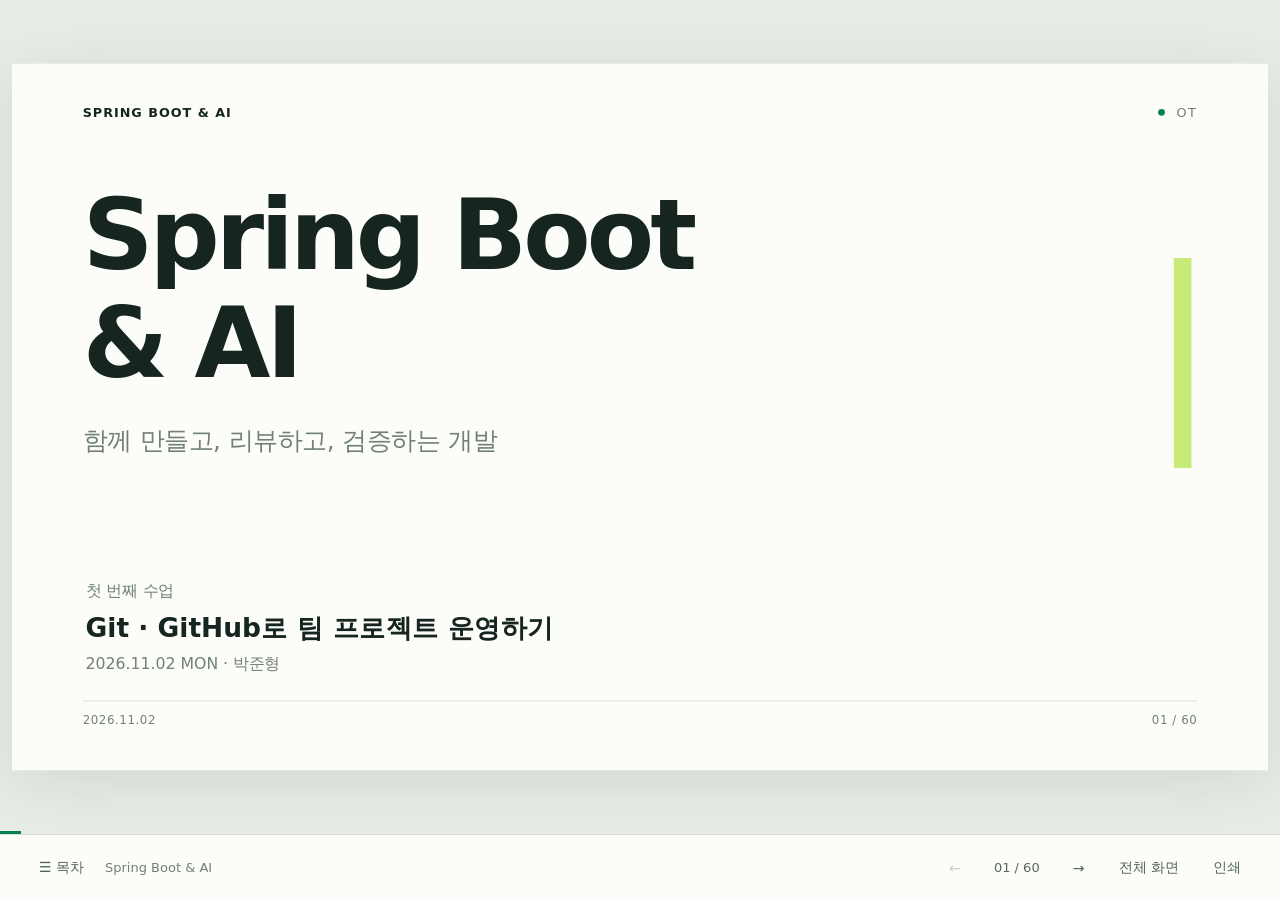
==== commit b39d1a0b: "Add three-person cafe collaboration assignment" ====
--- a/2026-11-02/index.html
+++ b/2026-11-02/index.html
@@ -12,22 +12,22 @@
 .command-table td:first-child{width:auto;min-width:245px}.command-table th{font-size:20px}.command-table td{font-size:21px;padding:16px 0}.command-table td code{font-size:19px}.command-table th:not(:first-child),.command-table td:not(:first-child){padding-left:30px}
 .fetch-state{display:flex;gap:32px}.fetch-state>div{flex:1;padding-top:18px;border-top:2px solid var(--green)}.fetch-state small{font-size:18px;color:var(--muted)}.fetch-state strong{display:block;font-size:30px;margin-top:17px;color:var(--green)}.fetch-state p{font-size:20px;color:var(--muted)}
 .fetch-state .commitline{display:flex;align-items:center;gap:0}.commitline span{display:flex;align-items:center;justify-content:center;border:2px solid var(--green);border-radius:50%;width:48px;height:48px;font-size:22px}.commitline i{height:2px;width:28px;background:var(--green)}
-</style></head><body data-deck-revision="commands-v2"><main id="workspace" aria-label="강의 슬라이드"><div id="stage"><section data-slide-id="slide-0" data-legacy-index="0" class="slide cover active" data-index="0" aria-label="Spring Boot &amp; AI" aria-hidden="false"><div class="topline"><span class="brand">SPRING BOOT & AI</span><span class="chapter-tag">OT</span></div><h1>Spring Boot<br>& AI</h1><div class="subtitle">함께 만들고, 리뷰하고, 검증하는 개발</div><div class="content"><div class="cover-bottom"><span>첫 번째 수업</span><strong>Git · GitHub로 팀 프로젝트 운영하기</strong><span>2026.11.02 MON · 박준형</span></div></div><footer class="foot"><span>2026.11.02</span><span>01 / 56</span></footer></section><section data-slide-id="slide-1" data-legacy-index="1" class="slide  " data-index="1" aria-label="오늘 함께할 것" aria-hidden="true"><div class="topline"><span class="brand">SPRING BOOT & AI</span><span class="chapter-tag">OT</span></div><h1>오늘 함께할 것</h1><div class="content"><div class="cols"><div class="col"><div class="eyebrow">01</div><h3>서로 알아가기</h3><p>경험과 기대를 나눕니다</p></div><div class="col"><div class="eyebrow">02</div><h3>협업 흐름 살펴보기</h3><p>작업 계획부터 리뷰까지</p></div><div class="col"><div class="eyebrow">03</div><h3>직접 완주하기</h3><p>둘이서 하나의 변경을 완성합니다</p></div></div></div><footer class="foot"><span>2026.11.02</span><span>02 / 56</span></footer></section><section data-slide-id="slide-2" data-legacy-index="2" class="slide  " data-index="2" aria-label="강사 소개" aria-hidden="true"><div class="topline"><span class="brand">SPRING BOOT & AI</span><span class="chapter-tag">OT</span></div><h1>강사 소개</h1><div class="content"><div class="profile"><div><div class="eyebrow">MENTOR</div><div class="name">박준형</div></div><div class="profile-lines"><p><b>카카오 백엔드 개발자</b><span>서비스 운영과 대규모 데이터 처리</span></p><p><b>Spring 기반 서비스 개발</b><span>레거시 개선 · 관리자 기능 · 배치 운영</span></p><p><b>개발자 멘토링</b><span>개발 경험을 함께 나누고 문제를 풀어갑니다</span></p></div></div></div><footer class="foot"><span>2026.11.02</span><span>03 / 56</span></footer></section><section data-slide-id="slide-4" data-legacy-index="4" class="slide  " data-index="3" aria-label="이제 여러분을 소개해 주세요" aria-hidden="true"><div class="topline"><span class="brand">SPRING BOOT & AI</span><span class="chapter-tag">OT</span></div><h1>이제 여러분을 소개해 주세요</h1><div class="content"><div class="intro-grid"><div><em>01</em><h3>이름과 개발 경험</h3><p>어떤 언어와 프로젝트를 해봤나요?</p></div><div><em>02</em><h3>협업 경험</h3><p>Git을 쓰다가 막혔던 순간이 있나요?</p></div><div><em>03</em><h3>만들고 싶은 것</h3><p>어떤 서비스를 만들어 보고 싶나요?</p></div><div><em>04</em><h3>이번 과정의 기대</h3><p>끝날 때 무엇을 할 수 있으면 좋을까요?</p></div></div></div><footer class="foot"><span>2026.11.02</span><span>04 / 56</span></footer></section><section data-slide-id="slide-6" data-legacy-index="6" class="slide  " data-index="4" aria-label="전체 과정의 흐름" aria-hidden="true"><div class="topline"><span class="brand">SPRING BOOT & AI</span><span class="chapter-tag">OT</span></div><h1>전체 과정의 흐름</h1><div class="content"><div class="journey"><div><small>01</small><h3>함께 개발</h3><p>Git · GitHub</p></div><div><small>02</small><h3>서버 구현</h3><p>Spring · REST API</p></div><div><small>03</small><h3>서비스 기반</h3><p>DB · 인증 · 테스트</p></div><div><small>04</small><h3>AI 제작·검증</h3><p>에이전트 · 결과 검토</p></div></div></div><footer class="foot"><span>2026.11.02</span><span>05 / 56</span></footer></section><section data-slide-id="slide-7" data-legacy-index="7" class="slide  " data-index="5" aria-label="11월 로드맵 ①" aria-hidden="true"><div class="topline"><span class="brand">SPRING BOOT & AI</span><span class="chapter-tag">OT</span></div><h1>11월 로드맵 ①</h1><div class="content"><div class="schedule"><div><time>11.02 월</time><strong>협업의 시작</strong><span>OT · Git · GitHub · PR 리뷰</span></div><div><time>11.05 목</time><strong>Spring Boot 시작</strong><span>프로젝트 구조 · Gradle</span></div><div><time>11.07 토</time><strong>핵심 원리와 웹 구조</strong><span>IoC · DI · AOP · 자동 설정 · MVC</span></div><div><time>11.09 월</time><strong>REST API</strong><span>요청과 응답 · JSON · API 테스트</span></div><div><time>11.12 목</time><strong>첫 서비스 설계</strong><span>REST 실습 · 요구사항 · 도메인</span></div><div><time>11.14 토</time><strong>서비스 구현과 DB</strong><span>CRUD API · 테스트 · JPA 시작</span></div></div></div><footer class="foot"><span>2026.11.02</span><span>06 / 56</span></footer></section><section data-slide-id="slide-8" data-legacy-index="8" class="slide  " data-index="6" aria-label="11월 로드맵 ②" aria-hidden="true"><div class="topline"><span class="brand">SPRING BOOT & AI</span><span class="chapter-tag">OT</span></div><h1>11월 로드맵 ②</h1><div class="content"><div class="schedule"><div><time>11.16 월</time><strong>Spring Data JPA</strong><span>Repository · 쿼리 메서드 · JPQL</span></div><div><time>11.19 목</time><strong>JPA 전환 실습</strong><span>이준형 강사 대강 예정</span></div><div><time>11.23 월</time><strong>JPA 전환 이어서</strong><span>N+1 · 지연 로딩 · 영속성 컨텍스트</span></div><div><time>11.26 목</time><strong>Spring Security</strong><span>로그인 · 암호화 · 접근 제어</span></div><div><time>11.28 토</time><strong>인증·테스트·AI 입문</strong><span>JWT · JUnit · Mockito · AI 테스트 생성</span></div></div></div><footer class="foot"><span>2026.11.02</span><span>07 / 56</span></footer></section><section data-slide-id="slide-9" data-legacy-index="9" class="slide  " data-index="7" aria-label="AI 제작과 검증" aria-hidden="true"><div class="topline"><span class="brand">SPRING BOOT & AI</span><span class="chapter-tag">OT</span></div><h1>AI 제작과 검증</h1><div class="content"><div class="schedule"><div><time>11.28 토</time><strong>AI 에이전트 개요</strong><span>LLM · 프롬프트 · 외부 API · 도구</span></div><div><time>11.30 월</time><strong>빌드 스프린트 ①</strong><span>백엔드 자동화 에이전트 제작</span></div><div><time>12.03 목</time><strong>빌드 스프린트 ②</strong><span>발표 자료 · 기술 문서 · 다이어그램</span></div><div><time>12.05 토</time><strong>산출물 검증과 판단</strong><span>취약점 · 예외 상황 · 환각 확인</span></div></div></div><footer class="foot"><span>2026.11.02</span><span>08 / 56</span></footer></section><section data-slide-id="slide-10" data-legacy-index="10" class="slide  " data-index="8" aria-label="수업은 이렇게 진행합니다" aria-hidden="true"><div class="topline"><span class="brand">SPRING BOOT & AI</span><span class="chapter-tag">OT</span></div><h1>수업은 이렇게 진행합니다</h1><div class="content"><ol class="steps"><li><span>01</span><div><b>개념과 예시</b><p>어떤 문제를 해결하는지 먼저 봅니다</p></div></li><li><span>02</span><div><b>예시</b><p>명령어와 화면의 변화를 함께 봅니다</p></div></li><li><span>03</span><div><b>직접 실습</b><p>작은 미션을 이어서 완성합니다</p></div></li><li><span>04</span><div><b>결과 공유</b><p>판단한 이유와 막혔던 점을 나눕니다</p></div></li></ol></div><footer class="foot"><span>2026.11.02</span><span>09 / 56</span></footer></section><section data-slide-id="slide-12" data-legacy-index="12" class="slide  " data-index="9" aria-label="AI도 함께 사용합니다" aria-hidden="true"><div class="topline"><span class="brand">SPRING BOOT & AI</span><span class="chapter-tag">OT</span></div><h1>AI도 함께 사용합니다</h1><div class="content"><div class="cols"><div class="col"><div class="eyebrow">활용</div><h3>설명 · 초안 · 오류 분석</h3><p>모르는 개념과 에러를 구체적으로 질문</p></div><div class="col"><div class="eyebrow">검증</div><h3>실행 · 비교 · 설명</h3><p>수정한 내용을 본인이 확인하고 설명</p></div></div><div class="callout">AI가 바꾼 내용도 diff로 확인합니다</div></div><footer class="foot"><span>2026.11.02</span><span>10 / 56</span></footer></section><section data-slide-id="slide-14" data-legacy-index="14" class="slide section " data-index="10" aria-label="팀에서 Git 쓰기" aria-hidden="true"><div class="topline"><span class="brand">SPRING BOOT & AI</span><span class="chapter-tag">협업</span></div><h1>팀에서 Git 쓰기</h1><div class="subtitle">변경을 남기고, 나누고, 검토하는 흐름</div><div class="content"><div class="section-number">01</div></div><footer class="foot"><span>2026.11.02</span><span>11 / 56</span></footer></section><section data-slide-id="slide-15" data-legacy-index="15" class="slide  " data-index="11" aria-label="Git과 GitHub" aria-hidden="true"><div class="topline"><span class="brand">SPRING BOOT & AI</span><span class="chapter-tag">협업</span></div><h1>Git과 GitHub</h1><div class="subtitle">commit은 로컬에 기록하고, push는 원격에 전달합니다</div><div class="content"><div class="cols"><div class="col"><div class="eyebrow">내 컴퓨터에서도 사용</div><h3>Git</h3><p>파일의 변경 이력을 관리하는 도구</p></div><div class="col"><div class="eyebrow">웹에서 함께 사용</div><h3>GitHub</h3><p>저장소를 공유하고 협업하는 서비스</p></div></div></div><footer class="foot"><span>2026.11.02</span><span>12 / 56</span></footer></section><section data-slide-id="slide-16" data-legacy-index="16" class="slide  " data-index="12" aria-label="변경이 기록되는 순서" aria-hidden="true"><div class="topline"><span class="brand">SPRING BOOT & AI</span><span class="chapter-tag">협업</span></div><h1>변경이 기록되는 순서</h1><div class="content"><div class="flow"><div><small>수정</small><b>작업 폴더</b><code>git diff</code></div><i>add</i><div><small>선택</small><b>스테이징</b><code>git diff --staged</code></div><i>commit</i><div><small>기록</small><b>로컬 저장소</b><code>git log</code></div><i>push</i><div><small>공유</small><b>원격 저장소</b><code>GitHub</code></div></div><div class="callout"><code>git status</code>로 지금 상태부터 확인합니다</div></div><footer class="foot"><span>2026.11.02</span><span>13 / 56</span></footer></section><section data-slide-id="slide-command-1" data-legacy-index="18" class="slide" data-index="13" aria-label="시작하기 · init과 clone" aria-hidden="true"><div class="topline"><span class="brand">SPRING BOOT &amp; AI</span><span class="chapter-tag">Git 기본</span></div><h1>시작하기 · init과 clone</h1><div class="content"><div class="cols"><div class="col"><div class="eyebrow">새 폴더에서 시작</div><h3>git init</h3><p>현재 폴더를 Git 저장소로 초기화</p><pre><code>git init -b main</code></pre></div><div class="col"><div class="eyebrow">기존 저장소에서 시작</div><h3>git clone</h3><p>원격 저장소와 이력을 내려받기</p><pre><code>git clone 저장소URL</code></pre></div></div></div><footer class="foot"><span>2026.11.02</span><span>14 / 56</span></footer></section><section data-slide-id="slide-command-2" data-legacy-index="19" class="slide" data-index="14" aria-label="확인하기 · status와 diff" aria-hidden="true"><div class="topline"><span class="brand">SPRING BOOT &amp; AI</span><span class="chapter-tag">Git 기본</span></div><h1>확인하기 · status와 diff</h1><div class="subtitle">add 이후의 변경 내용은 git diff --staged로 확인합니다</div><div class="content"><div class="cols"><div class="col"><div class="eyebrow">어떤 파일이 달라졌나요?</div><h3>git status</h3><p>현재 브랜치와 파일 상태 확인</p><pre><code>git status</code></pre></div><div class="col"><div class="eyebrow">어떤 내용이 달라졌나요?</div><h3>git diff</h3><p>아직 스테이징하지 않은 수정 확인</p><pre><code>git diff
-git diff --staged</code></pre></div></div></div><footer class="foot"><span>2026.11.02</span><span>15 / 56</span></footer></section><section data-slide-id="slide-command-3" data-legacy-index="20" class="slide" data-index="15" aria-label="기록하고 공유하기" aria-hidden="true"><div class="topline"><span class="brand">SPRING BOOT &amp; AI</span><span class="chapter-tag">Git 기본</span></div><h1>기록하고 공유하기</h1><div class="content"><div class="cols"><div class="col"><div class="eyebrow">01 · 선택</div><h3>add</h3><p>커밋할 파일 내용을 스테이징</p><pre><code>git add TEAM.md</code></pre></div><div class="col"><div class="eyebrow">02 · 기록</div><h3>commit</h3><p>선택한 내용을 로컬 이력에 기록</p><pre><code>git commit -m &quot;리뷰 규칙 수정&quot;</code></pre></div><div class="col"><div class="eyebrow">03 · 공유</div><h3>push</h3><p>로컬 커밋을 원격으로 전달</p><pre><code>git push</code></pre></div></div></div><footer class="foot"><span>2026.11.02</span><span>16 / 56</span></footer></section><section data-slide-id="slide-command-5" data-legacy-index="22" class="slide" data-index="16" aria-label="브랜치 확인과 이동" aria-hidden="true"><div class="topline"><span class="brand">SPRING BOOT &amp; AI</span><span class="chapter-tag">Git 기본</span></div><h1>브랜치 확인과 이동</h1><div class="content"><table class="help-table command-table"><tr><th>명령어</th><th>역할</th></tr><tr><td><code>git branch</code></td><td>로컬 브랜치 목록과 현재 위치 확인</td></tr><tr><td><code>git branch -a</code></td><td>원격 추적 브랜치까지 함께 확인</td></tr><tr><td><code>git switch main</code></td><td>main 브랜치로 이동</td></tr><tr><td><code>git switch -c feature/review</code></td><td>현재 위치에서 새 브랜치를 만들고 이동</td></tr></table><div class="callout">기존 예제의 <code>checkout</code>은 브랜치 이동에도 사용됩니다</div></div><footer class="foot"><span>2026.11.02</span><span>17 / 56</span></footer></section><section data-slide-id="slide-command-6" data-legacy-index="23" class="slide" data-index="17" aria-label="origin · main · origin/main" aria-hidden="true"><div class="topline"><span class="brand">SPRING BOOT &amp; AI</span><span class="chapter-tag">Git 기본</span></div><h1>origin · main · origin/main</h1><div class="content"><table class="help-table command-table"><tr><th>이름</th><th>의미</th></tr><tr><td><code>origin</code></td><td>내가 연결한 원격 저장소의 이름</td></tr><tr><td><code>main</code></td><td>내 컴퓨터의 로컬 브랜치</td></tr><tr><td><code>origin/main</code></td><td>마지막으로 가져온 원격 main의 상태</td></tr></table><pre><code>git remote -v
-git branch -a</code></pre></div><footer class="foot"><span>2026.11.02</span><span>18 / 56</span></footer></section><section data-slide-id="slide-command-7" data-legacy-index="24" class="slide" data-index="18" aria-label="fetch와 pull의 차이" aria-hidden="true"><div class="topline"><span class="brand">SPRING BOOT &amp; AI</span><span class="chapter-tag">Git 기본</span></div><h1>fetch와 pull의 차이</h1><div class="content"><table class="help-table command-table"><tr><th></th><th>git fetch origin</th><th>git pull</th></tr><tr><td>원격 변경 가져오기</td><td>가져옵니다</td><td>가져옵니다</td></tr><tr><td>현재 브랜치에 반영</td><td>자동으로 합치지 않음</td><td>통합까지 시도</td></tr><tr><td>작업 파일</td><td>보통 그대로 유지</td><td>결과에 따라 변경</td></tr><tr><td>쓰는 상황</td><td>먼저 살펴본 뒤 합치기</td><td>설정한 방식으로 바로 통합</td></tr></table><div class="callout">pull의 통합 방식은 옵션과 설정에 따라 달라집니다</div></div><footer class="foot"><span>2026.11.02</span><span>19 / 56</span></footer></section><section data-slide-id="slide-command-8" data-legacy-index="25" class="slide" data-index="19" aria-label="fetch 후에도 내 main은 그대로" aria-hidden="true"><div class="topline"><span class="brand">SPRING BOOT &amp; AI</span><span class="chapter-tag">Git 기본</span></div><h1>fetch 후에도 내 main은 그대로</h1><div class="content"><div class="fetch-state"><div><small>원격 서버의 main</small><strong class="commitline"><span>A</span><i></i><span>B</span><i></i><span>C</span></strong><p>동료가 C를 추가</p></div><div><small>fetch 후 origin/main</small><strong class="commitline"><span>A</span><i></i><span>B</span><i></i><span>C</span></strong><p>원격의 새 상태를 반영</p></div><div><small>fetch 후 로컬 main</small><strong class="commitline"><span>A</span><i></i><span>B</span></strong><p>내 브랜치는 그대로</p></div></div><pre><code>git fetch origin
-git log --oneline main..origin/main</code></pre></div><footer class="foot"><span>2026.11.02</span><span>20 / 56</span></footer></section><section data-slide-id="slide-18" data-legacy-index="30" class="slide  " data-index="20" aria-label="한 작업의 전체 흐름" aria-hidden="true"><div class="topline"><span class="brand">SPRING BOOT & AI</span><span class="chapter-tag">협업</span></div><h1>한 작업의 전체 흐름</h1><div class="content"><div class="work-cycle"><div><em>01</em><b>Issue</b><span>작업 정의</span></div><div><em>02</em><b>Project</b><span>진행 관리</span></div><div><em>03</em><b>Branch</b><span>변경 작성</span></div><div><em>04</em><b>PR</b><span>검토 요청</span></div><div><em>05</em><b>Merge</b><span>결과 통합</span></div></div><div class="callout">Wiki에 결정과 해결 과정을 남기고, Actions로 검사를 반복합니다</div></div><footer class="foot"><span>2026.11.02</span><span>21 / 56</span></footer></section><section data-slide-id="slide-20" data-legacy-index="32" class="slide  " data-index="21" aria-label="Issue 작성 순서" aria-hidden="true"><div class="topline"><span class="brand">SPRING BOOT & AI</span><span class="chapter-tag">협업</span></div><h1>Issue 작성 순서</h1><div class="content"><div class="path">저장소 › Issues › New issue</div><ol class="steps"><li><span>01</span><div><b>제목</b> — 무엇을 바꿀지</div></li><li><span>02</span><div><b>배경</b> — 왜 필요한지</div></li><li><span>03</span><div><b>완료 조건</b> — 어디까지 하면 끝인지</div></li><li><span>04</span><div><b>Assignee · Label</b> — 담당자와 작업 종류</div></li></ol></div><footer class="foot"><span>2026.11.02</span><span>22 / 56</span></footer></section><section data-slide-id="slide-21" data-legacy-index="33" class="slide  " data-index="22" aria-label="Projects는 팀의 진행 상황" aria-hidden="true"><div class="topline"><span class="brand">SPRING BOOT & AI</span><span class="chapter-tag">협업</span></div><h1>Projects는 팀의 진행 상황</h1><div class="subtitle">Issue의 상세 내용과 보드의 상태를 함께 관리합니다</div><div class="content"><div class="board"><div><h4>Todo <span>1</span></h4><article><small>#2 · documentation</small><b>동작 결과 확인 규칙</b><p>담당: B</p></article></div><div><h4>In Progress <span>1</span></h4><article><small>#1 · documentation</small><b>변경 이유 확인 규칙</b><p>담당: A</p></article></div><div><h4>Done <span>1</span></h4><article><small>#0 · setup</small><b>연습용 저장소 준비</b><p>담당: A + B</p></article></div></div></div><footer class="foot"><span>2026.11.02</span><span>23 / 56</span></footer></section><section data-slide-id="slide-22" data-legacy-index="34" class="slide  " data-index="23" aria-label="보드와 Issue 연결" aria-hidden="true"><div class="topline"><span class="brand">SPRING BOOT & AI</span><span class="chapter-tag">협업</span></div><h1>보드와 Issue 연결</h1><div class="content"><div class="path">프로필 또는 조직 › Projects › New project</div><ol class="steps"><li><span>01</span><div><b>보드 생성</b><p>Board 레이아웃을 선택합니다</p></div></li><li><span>02</span><div><b>접근 권한 확인</b><p>짝에게 프로젝트 편집 권한을 줍니다</p></div></li><li><span>03</span><div><b>기존 Issue 추가</b><p>항목 추가에서 저장소의 Issue를 선택합니다</p></div></li><li><span>04</span><div><b>상태 변경</b><p>시작하면 In Progress, 완료하면 Done</p></div></li></ol></div><footer class="foot"><span>2026.11.02</span><span>24 / 56</span></footer></section><section data-slide-id="slide-23" data-legacy-index="35" class="slide  " data-index="24" aria-label="브랜치는 작업의 기준점을 나눕니다" aria-hidden="true"><div class="topline"><span class="brand">SPRING BOOT & AI</span><span class="chapter-tag">협업</span></div><h1>브랜치는 작업의 기준점을 나눕니다</h1><div class="content"><svg class="branch-svg" viewBox="0 0 1100 260" role="img" aria-label="공통 커밋에서 main과 기능 브랜치가 분기되는 그림"><path d="M100 85 H980" class="line-main"/><path d="M350 85 C430 85 420 205 500 205 H860" class="line-feature"/><g class="nodes"><circle cx="120" cy="85" r="13"/><circle cx="350" cy="85" r="13"/><circle cx="650" cy="85" r="13"/><circle cx="930" cy="85" r="13"/></g><g class="feature-nodes"><circle cx="560" cy="205" r="13"/><circle cx="800" cy="205" r="13"/></g><text x="100" y="40">main</text><text x="530" y="160">feature/review-rule</text><text x="310" y="135" class="small-svg">공통 출발점</text></svg><div class="callout">작업 브랜치에서 변경하고, PR로 main에 반영합니다</div></div><footer class="foot"><span>2026.11.02</span><span>25 / 56</span></footer></section><section class="slide" data-slide-id="slide-26" data-legacy-index="38" data-content-revision="requested-v1" data-index="25" aria-label="Git-flow 개요" aria-hidden="true"><div class="topline"><span class="brand">SPRING BOOT &amp; AI</span><span class="chapter-tag">협업</span></div><h1>Git-flow 개요</h1><div class="content"><div class="gitflow"><div><code>main</code><span>배포 기준</span></div><div><code>develop</code><span>다음 버전 통합</span></div><div><code>feature/*</code><span>기능 개발</span></div><div><code>release/*</code><span>출시 준비</span></div><div><code>hotfix/*</code><span>긴급 수정</span></div></div><div class="callout">이번 실습은 <code>main</code>과 <code>feature/*</code>로 진행합니다.</div></div><footer class="foot"><span>2026.11.02</span><span>26 / 56</span></footer></section><section data-slide-id="slide-27" data-legacy-index="39" class="slide  " data-index="26" aria-label="Pull Request는 변경 검토 요청" aria-hidden="true"><div class="topline"><span class="brand">SPRING BOOT & AI</span><span class="chapter-tag">협업</span></div><h1>Pull Request는 변경 검토 요청</h1><div class="content"><div class="pr-compare"><div><small>base · 변경을 받을 곳</small><b>main</b></div><span>←</span><div><small>compare · 내가 작업한 곳</small><b>feature/review-reason</b></div></div><div class="cols"><div class="col"><div class="eyebrow">작성자</div><h3>왜 바꿨는지 설명</h3><p>배경 · 변경 내용 · 확인 방법</p></div><div class="col"><div class="eyebrow">리뷰어</div><h3>무엇이 달라졌는지 확인</h3><p>요구사항 · 예외 상황 · 가독성</p></div></div></div><footer class="foot"><span>2026.11.02</span><span>27 / 56</span></footer></section><section data-slide-id="slide-29" data-legacy-index="41" class="slide  " data-index="27" aria-label="PR에서 볼 화면" aria-hidden="true"><div class="topline"><span class="brand">SPRING BOOT & AI</span><span class="chapter-tag">협업</span></div><h1>PR에서 볼 화면</h1><div class="subtitle">설명과 실제 변경을 함께 확인합니다</div><div class="content"><div class="tabs-demo"><b>Conversation</b><b>Commits</b><b>Checks</b><b>Files changed</b></div><div class="tab-explain"><div><strong>Conversation</strong><p>배경과 대화</p></div><div><strong>Commits</strong><p>변경 이력</p></div><div><strong>Checks</strong><p>자동 검사 결과</p></div><div><strong>Files changed</strong><p>실제 변경과 리뷰</p></div></div></div><footer class="foot"><span>2026.11.02</span><span>28 / 56</span></footer></section><section data-slide-id="slide-30" data-legacy-index="42" class="slide  " data-index="28" aria-label="리뷰에서 확인할 것" aria-hidden="true"><div class="topline"><span class="brand">SPRING BOOT & AI</span><span class="chapter-tag">협업</span></div><h1>리뷰에서 확인할 것</h1><div class="content"><div class="review-list"><div><b>요구사항</b><span>원래 하려던 일을 해결했나요?</span></div><div><b>예외 상황</b><span>빈 값과 경계값에서도 괜찮나요?</span></div><div><b>읽기 쉬움</b><span>이름과 구조로 의도를 알 수 있나요?</span></div><div><b>확인 근거</b><span>어떻게 동작을 검증했나요?</span></div></div></div><footer class="foot"><span>2026.11.02</span><span>29 / 56</span></footer></section><section data-slide-id="slide-31" data-legacy-index="43" class="slide  " data-index="29" aria-label="근거를 담은 리뷰" aria-hidden="true"><div class="topline"><span class="brand">SPRING BOOT & AI</span><span class="chapter-tag">협업</span></div><h1>근거를 담은 리뷰</h1><div class="content"><div class="review-comments"><div><small>모호한 의견</small><p>이 부분 좀 이상한데요?</p></div><div><small>구체적인 의견</small><p>“자유롭게 진행”만으로는 확인 기준이 모호합니다.<br><b>변경 이유와 동작 결과를 확인하도록 적으면 어떨까요?</b></p></div></div><div class="callout">문제의 위치, 이유, 제안을 함께 남깁니다</div></div><footer class="foot"><span>2026.11.02</span><span>30 / 56</span></footer></section><section data-slide-id="slide-36" data-legacy-index="48" data-content-revision="requested-v1" class="slide  " data-index="30" aria-label="같은 줄을 다르게 바꿨다면" aria-hidden="true"><div class="topline"><span class="brand">SPRING BOOT & AI</span><span class="chapter-tag">기록·자동화</span></div><h1>같은 줄을 다르게 바꿨다면</h1><div class="content"><div class="conflict-split"><div><small>공통 시작 · Main.java</small><p>주문</p></div><div><small>A의 안내 문구</small><p>카페 주문</p></div><div><small>B의 안내 문구</small><p>주문 내역</p></div></div><div class="callout">같은 println 문장을 수정한 상황을 화면에서 확인합니다.</div></div><footer class="foot"><span>2026.11.02</span><span>31 / 56</span></footer></section><section data-slide-id="slide-37" data-legacy-index="49" data-content-revision="compact-v1" class="slide  " data-index="31" aria-label="충돌 표시 읽기" aria-hidden="true"><div class="topline"><span class="brand">SPRING BOOT & AI</span><span class="chapter-tag">기록·자동화</span></div><h1>충돌 표시 읽기</h1><div class="subtitle"><code>HEAD</code>는 현재 브랜치 · <code>origin/main</code>은 합쳐 오는 쪽</div><div class="content"><pre><code>&lt;&lt;&lt;&lt;&lt;&lt;&lt; HEAD
+</style></head><body data-deck-revision="commands-v2"><main id="workspace" aria-label="강의 슬라이드"><div id="stage"><section data-slide-id="slide-0" data-legacy-index="0" class="slide cover active" data-index="0" aria-label="Spring Boot &amp; AI" aria-hidden="false"><div class="topline"><span class="brand">SPRING BOOT & AI</span><span class="chapter-tag">OT</span></div><h1>Spring Boot<br>& AI</h1><div class="subtitle">함께 만들고, 리뷰하고, 검증하는 개발</div><div class="content"><div class="cover-bottom"><span>첫 번째 수업</span><strong>Git · GitHub로 팀 프로젝트 운영하기</strong><span>2026.11.02 MON · 박준형</span></div></div><footer class="foot"><span>2026.11.02</span><span>01 / 60</span></footer></section><section data-slide-id="slide-1" data-legacy-index="1" class="slide  " data-index="1" aria-label="오늘 함께할 것" aria-hidden="true"><div class="topline"><span class="brand">SPRING BOOT & AI</span><span class="chapter-tag">OT</span></div><h1>오늘 함께할 것</h1><div class="content"><div class="cols"><div class="col"><div class="eyebrow">01</div><h3>서로 알아가기</h3><p>경험과 기대를 나눕니다</p></div><div class="col"><div class="eyebrow">02</div><h3>협업 흐름 살펴보기</h3><p>작업 계획부터 리뷰까지</p></div><div class="col"><div class="eyebrow">03</div><h3>직접 완주하기</h3><p>2~3명이 기능을 나누어 완성합니다</p></div></div></div><footer class="foot"><span>2026.11.02</span><span>02 / 60</span></footer></section><section data-slide-id="slide-2" data-legacy-index="2" class="slide  " data-index="2" aria-label="강사 소개" aria-hidden="true"><div class="topline"><span class="brand">SPRING BOOT & AI</span><span class="chapter-tag">OT</span></div><h1>강사 소개</h1><div class="content"><div class="profile"><div><div class="eyebrow">MENTOR</div><div class="name">박준형</div></div><div class="profile-lines"><p><b>카카오 백엔드 개발자</b><span>서비스 운영과 대규모 데이터 처리</span></p><p><b>Spring 기반 서비스 개발</b><span>레거시 개선 · 관리자 기능 · 배치 운영</span></p><p><b>개발자 멘토링</b><span>개발 경험을 함께 나누고 문제를 풀어갑니다</span></p></div></div></div><footer class="foot"><span>2026.11.02</span><span>03 / 60</span></footer></section><section data-slide-id="slide-4" data-legacy-index="4" class="slide  " data-index="3" aria-label="이제 여러분을 소개해 주세요" aria-hidden="true"><div class="topline"><span class="brand">SPRING BOOT & AI</span><span class="chapter-tag">OT</span></div><h1>이제 여러분을 소개해 주세요</h1><div class="content"><div class="intro-grid"><div><em>01</em><h3>이름과 개발 경험</h3><p>어떤 언어와 프로젝트를 해봤나요?</p></div><div><em>02</em><h3>협업 경험</h3><p>Git을 쓰다가 막혔던 순간이 있나요?</p></div><div><em>03</em><h3>만들고 싶은 것</h3><p>어떤 서비스를 만들어 보고 싶나요?</p></div><div><em>04</em><h3>이번 과정의 기대</h3><p>끝날 때 무엇을 할 수 있으면 좋을까요?</p></div></div></div><footer class="foot"><span>2026.11.02</span><span>04 / 60</span></footer></section><section data-slide-id="slide-6" data-legacy-index="6" class="slide  " data-index="4" aria-label="전체 과정의 흐름" aria-hidden="true"><div class="topline"><span class="brand">SPRING BOOT & AI</span><span class="chapter-tag">OT</span></div><h1>전체 과정의 흐름</h1><div class="content"><div class="journey"><div><small>01</small><h3>함께 개발</h3><p>Git · GitHub</p></div><div><small>02</small><h3>서버 구현</h3><p>Spring · REST API</p></div><div><small>03</small><h3>서비스 기반</h3><p>DB · 인증 · 테스트</p></div><div><small>04</small><h3>AI 제작·검증</h3><p>에이전트 · 결과 검토</p></div></div></div><footer class="foot"><span>2026.11.02</span><span>05 / 60</span></footer></section><section data-slide-id="slide-7" data-legacy-index="7" class="slide  " data-index="5" aria-label="11월 로드맵 ①" aria-hidden="true"><div class="topline"><span class="brand">SPRING BOOT & AI</span><span class="chapter-tag">OT</span></div><h1>11월 로드맵 ①</h1><div class="content"><div class="schedule"><div><time>11.02 월</time><strong>협업의 시작</strong><span>OT · Git · GitHub · PR 리뷰</span></div><div><time>11.05 목</time><strong>Spring Boot 시작</strong><span>프로젝트 구조 · Gradle</span></div><div><time>11.07 토</time><strong>핵심 원리와 웹 구조</strong><span>IoC · DI · AOP · 자동 설정 · MVC</span></div><div><time>11.09 월</time><strong>REST API</strong><span>요청과 응답 · JSON · API 테스트</span></div><div><time>11.12 목</time><strong>첫 서비스 설계</strong><span>REST 실습 · 요구사항 · 도메인</span></div><div><time>11.14 토</time><strong>서비스 구현과 DB</strong><span>CRUD API · 테스트 · JPA 시작</span></div></div></div><footer class="foot"><span>2026.11.02</span><span>06 / 60</span></footer></section><section data-slide-id="slide-8" data-legacy-index="8" class="slide  " data-index="6" aria-label="11월 로드맵 ②" aria-hidden="true"><div class="topline"><span class="brand">SPRING BOOT & AI</span><span class="chapter-tag">OT</span></div><h1>11월 로드맵 ②</h1><div class="content"><div class="schedule"><div><time>11.16 월</time><strong>Spring Data JPA</strong><span>Repository · 쿼리 메서드 · JPQL</span></div><div><time>11.19 목</time><strong>JPA 전환 실습</strong><span>이준형 강사 대강 예정</span></div><div><time>11.23 월</time><strong>JPA 전환 이어서</strong><span>N+1 · 지연 로딩 · 영속성 컨텍스트</span></div><div><time>11.26 목</time><strong>Spring Security</strong><span>로그인 · 암호화 · 접근 제어</span></div><div><time>11.28 토</time><strong>인증·테스트·AI 입문</strong><span>JWT · JUnit · Mockito · AI 테스트 생성</span></div></div></div><footer class="foot"><span>2026.11.02</span><span>07 / 60</span></footer></section><section data-slide-id="slide-9" data-legacy-index="9" class="slide  " data-index="7" aria-label="AI 제작과 검증" aria-hidden="true"><div class="topline"><span class="brand">SPRING BOOT & AI</span><span class="chapter-tag">OT</span></div><h1>AI 제작과 검증</h1><div class="content"><div class="schedule"><div><time>11.28 토</time><strong>AI 에이전트 개요</strong><span>LLM · 프롬프트 · 외부 API · 도구</span></div><div><time>11.30 월</time><strong>빌드 스프린트 ①</strong><span>백엔드 자동화 에이전트 제작</span></div><div><time>12.03 목</time><strong>빌드 스프린트 ②</strong><span>발표 자료 · 기술 문서 · 다이어그램</span></div><div><time>12.05 토</time><strong>산출물 검증과 판단</strong><span>취약점 · 예외 상황 · 환각 확인</span></div></div></div><footer class="foot"><span>2026.11.02</span><span>08 / 60</span></footer></section><section data-slide-id="slide-10" data-legacy-index="10" class="slide  " data-index="8" aria-label="수업은 이렇게 진행합니다" aria-hidden="true"><div class="topline"><span class="brand">SPRING BOOT & AI</span><span class="chapter-tag">OT</span></div><h1>수업은 이렇게 진행합니다</h1><div class="content"><ol class="steps"><li><span>01</span><div><b>개념과 예시</b><p>어떤 문제를 해결하는지 먼저 봅니다</p></div></li><li><span>02</span><div><b>예시</b><p>명령어와 화면의 변화를 함께 봅니다</p></div></li><li><span>03</span><div><b>직접 실습</b><p>작은 미션을 이어서 완성합니다</p></div></li><li><span>04</span><div><b>결과 공유</b><p>판단한 이유와 막혔던 점을 나눕니다</p></div></li></ol></div><footer class="foot"><span>2026.11.02</span><span>09 / 60</span></footer></section><section data-slide-id="slide-12" data-legacy-index="12" class="slide  " data-index="9" aria-label="AI도 함께 사용합니다" aria-hidden="true"><div class="topline"><span class="brand">SPRING BOOT & AI</span><span class="chapter-tag">OT</span></div><h1>AI도 함께 사용합니다</h1><div class="content"><div class="cols"><div class="col"><div class="eyebrow">활용</div><h3>설명 · 초안 · 오류 분석</h3><p>모르는 개념과 에러를 구체적으로 질문</p></div><div class="col"><div class="eyebrow">검증</div><h3>실행 · 비교 · 설명</h3><p>수정한 내용을 본인이 확인하고 설명</p></div></div><div class="callout">AI가 바꾼 내용도 diff로 확인합니다</div></div><footer class="foot"><span>2026.11.02</span><span>10 / 60</span></footer></section><section data-slide-id="slide-14" data-legacy-index="14" class="slide section " data-index="10" aria-label="팀에서 Git 쓰기" aria-hidden="true"><div class="topline"><span class="brand">SPRING BOOT & AI</span><span class="chapter-tag">협업</span></div><h1>팀에서 Git 쓰기</h1><div class="subtitle">변경을 남기고, 나누고, 검토하는 흐름</div><div class="content"><div class="section-number">01</div></div><footer class="foot"><span>2026.11.02</span><span>11 / 60</span></footer></section><section data-slide-id="slide-15" data-legacy-index="15" class="slide  " data-index="11" aria-label="Git과 GitHub" aria-hidden="true"><div class="topline"><span class="brand">SPRING BOOT & AI</span><span class="chapter-tag">협업</span></div><h1>Git과 GitHub</h1><div class="subtitle">commit은 로컬에 기록하고, push는 원격에 전달합니다</div><div class="content"><div class="cols"><div class="col"><div class="eyebrow">내 컴퓨터에서도 사용</div><h3>Git</h3><p>파일의 변경 이력을 관리하는 도구</p></div><div class="col"><div class="eyebrow">웹에서 함께 사용</div><h3>GitHub</h3><p>저장소를 공유하고 협업하는 서비스</p></div></div></div><footer class="foot"><span>2026.11.02</span><span>12 / 60</span></footer></section><section data-slide-id="slide-16" data-legacy-index="16" class="slide  " data-index="12" aria-label="변경이 기록되는 순서" aria-hidden="true"><div class="topline"><span class="brand">SPRING BOOT & AI</span><span class="chapter-tag">협업</span></div><h1>변경이 기록되는 순서</h1><div class="content"><div class="flow"><div><small>수정</small><b>작업 폴더</b><code>git diff</code></div><i>add</i><div><small>선택</small><b>스테이징</b><code>git diff --staged</code></div><i>commit</i><div><small>기록</small><b>로컬 저장소</b><code>git log</code></div><i>push</i><div><small>공유</small><b>원격 저장소</b><code>GitHub</code></div></div><div class="callout"><code>git status</code>로 지금 상태부터 확인합니다</div></div><footer class="foot"><span>2026.11.02</span><span>13 / 60</span></footer></section><section data-slide-id="slide-command-1" data-legacy-index="18" class="slide" data-index="13" aria-label="시작하기 · init과 clone" aria-hidden="true"><div class="topline"><span class="brand">SPRING BOOT &amp; AI</span><span class="chapter-tag">Git 기본</span></div><h1>시작하기 · init과 clone</h1><div class="content"><div class="cols"><div class="col"><div class="eyebrow">새 폴더에서 시작</div><h3>git init</h3><p>현재 폴더를 Git 저장소로 초기화</p><pre><code>git init -b main</code></pre></div><div class="col"><div class="eyebrow">기존 저장소에서 시작</div><h3>git clone</h3><p>원격 저장소와 이력을 내려받기</p><pre><code>git clone 저장소URL</code></pre></div></div></div><footer class="foot"><span>2026.11.02</span><span>14 / 60</span></footer></section><section data-slide-id="slide-command-2" data-legacy-index="19" class="slide" data-index="14" aria-label="확인하기 · status와 diff" aria-hidden="true"><div class="topline"><span class="brand">SPRING BOOT &amp; AI</span><span class="chapter-tag">Git 기본</span></div><h1>확인하기 · status와 diff</h1><div class="subtitle">add 이후의 변경 내용은 git diff --staged로 확인합니다</div><div class="content"><div class="cols"><div class="col"><div class="eyebrow">어떤 파일이 달라졌나요?</div><h3>git status</h3><p>현재 브랜치와 파일 상태 확인</p><pre><code>git status</code></pre></div><div class="col"><div class="eyebrow">어떤 내용이 달라졌나요?</div><h3>git diff</h3><p>아직 스테이징하지 않은 수정 확인</p><pre><code>git diff
+git diff --staged</code></pre></div></div></div><footer class="foot"><span>2026.11.02</span><span>15 / 60</span></footer></section><section data-slide-id="slide-command-3" data-legacy-index="20" class="slide" data-index="15" aria-label="기록하고 공유하기" aria-hidden="true"><div class="topline"><span class="brand">SPRING BOOT &amp; AI</span><span class="chapter-tag">Git 기본</span></div><h1>기록하고 공유하기</h1><div class="content"><div class="cols"><div class="col"><div class="eyebrow">01 · 선택</div><h3>add</h3><p>커밋할 파일 내용을 스테이징</p><pre><code>git add TEAM.md</code></pre></div><div class="col"><div class="eyebrow">02 · 기록</div><h3>commit</h3><p>선택한 내용을 로컬 이력에 기록</p><pre><code>git commit -m &quot;리뷰 규칙 수정&quot;</code></pre></div><div class="col"><div class="eyebrow">03 · 공유</div><h3>push</h3><p>로컬 커밋을 원격으로 전달</p><pre><code>git push</code></pre></div></div></div><footer class="foot"><span>2026.11.02</span><span>16 / 60</span></footer></section><section data-slide-id="slide-command-5" data-legacy-index="22" class="slide" data-index="16" aria-label="브랜치 확인과 이동" aria-hidden="true"><div class="topline"><span class="brand">SPRING BOOT &amp; AI</span><span class="chapter-tag">Git 기본</span></div><h1>브랜치 확인과 이동</h1><div class="content"><table class="help-table command-table"><tr><th>명령어</th><th>역할</th></tr><tr><td><code>git branch</code></td><td>로컬 브랜치 목록과 현재 위치 확인</td></tr><tr><td><code>git branch -a</code></td><td>원격 추적 브랜치까지 함께 확인</td></tr><tr><td><code>git switch main</code></td><td>main 브랜치로 이동</td></tr><tr><td><code>git switch -c feature/review</code></td><td>현재 위치에서 새 브랜치를 만들고 이동</td></tr></table></div><footer class="foot"><span>2026.11.02</span><span>17 / 60</span></footer></section><section data-slide-id="slide-command-6" data-legacy-index="23" class="slide" data-index="17" aria-label="origin · main · origin/main" aria-hidden="true"><div class="topline"><span class="brand">SPRING BOOT &amp; AI</span><span class="chapter-tag">Git 기본</span></div><h1>origin · main · origin/main</h1><div class="content"><table class="help-table command-table"><tr><th>이름</th><th>의미</th></tr><tr><td><code>origin</code></td><td>내가 연결한 원격 저장소의 이름</td></tr><tr><td><code>main</code></td><td>내 컴퓨터의 로컬 브랜치</td></tr><tr><td><code>origin/main</code></td><td>마지막으로 가져온 원격 main의 상태</td></tr></table><pre><code>git remote -v
+git branch -a</code></pre></div><footer class="foot"><span>2026.11.02</span><span>18 / 60</span></footer></section><section data-slide-id="slide-command-7" data-legacy-index="24" class="slide" data-index="18" aria-label="fetch와 pull의 차이" aria-hidden="true"><div class="topline"><span class="brand">SPRING BOOT &amp; AI</span><span class="chapter-tag">Git 기본</span></div><h1>fetch와 pull의 차이</h1><div class="content"><table class="help-table command-table"><tr><th></th><th>git fetch origin</th><th>git pull</th></tr><tr><td>원격 변경 가져오기</td><td>가져옵니다</td><td>가져옵니다</td></tr><tr><td>현재 브랜치에 반영</td><td>자동으로 합치지 않음</td><td>통합까지 시도</td></tr><tr><td>작업 파일</td><td>보통 그대로 유지</td><td>결과에 따라 변경</td></tr><tr><td>쓰는 상황</td><td>먼저 살펴본 뒤 합치기</td><td>설정한 방식으로 바로 통합</td></tr></table><div class="callout">pull의 통합 방식은 옵션과 설정에 따라 달라집니다</div></div><footer class="foot"><span>2026.11.02</span><span>19 / 60</span></footer></section><section data-slide-id="slide-command-8" data-legacy-index="25" class="slide" data-index="19" aria-label="fetch 후에도 내 main은 그대로" aria-hidden="true"><div class="topline"><span class="brand">SPRING BOOT &amp; AI</span><span class="chapter-tag">Git 기본</span></div><h1>fetch 후에도 내 main은 그대로</h1><div class="content"><div class="fetch-state"><div><small>원격 서버의 main</small><strong class="commitline"><span>A</span><i></i><span>B</span><i></i><span>C</span></strong><p>동료가 C를 추가</p></div><div><small>fetch 후 origin/main</small><strong class="commitline"><span>A</span><i></i><span>B</span><i></i><span>C</span></strong><p>원격의 새 상태를 반영</p></div><div><small>fetch 후 로컬 main</small><strong class="commitline"><span>A</span><i></i><span>B</span></strong><p>내 브랜치는 그대로</p></div></div><pre><code>git fetch origin
+git log --oneline main..origin/main</code></pre></div><footer class="foot"><span>2026.11.02</span><span>20 / 60</span></footer></section><section data-slide-id="slide-18" data-legacy-index="30" class="slide  " data-index="20" aria-label="한 작업의 전체 흐름" aria-hidden="true"><div class="topline"><span class="brand">SPRING BOOT & AI</span><span class="chapter-tag">협업</span></div><h1>한 작업의 전체 흐름</h1><div class="content"><div class="work-cycle"><div><em>01</em><b>Issue</b><span>작업 정의</span></div><div><em>02</em><b>Project</b><span>진행 관리</span></div><div><em>03</em><b>Branch</b><span>변경 작성</span></div><div><em>04</em><b>PR</b><span>검토 요청</span></div><div><em>05</em><b>Merge</b><span>결과 통합</span></div></div><div class="callout">Wiki에 결정과 해결 과정을 남기고, Actions로 검사를 반복합니다</div></div><footer class="foot"><span>2026.11.02</span><span>21 / 60</span></footer></section><section data-slide-id="slide-20" data-legacy-index="32" class="slide  " data-index="21" aria-label="Issue 작성 순서" aria-hidden="true"><div class="topline"><span class="brand">SPRING BOOT & AI</span><span class="chapter-tag">협업</span></div><h1>Issue 작성 순서</h1><div class="content"><div class="path">저장소 › Issues › New issue</div><ol class="steps"><li><span>01</span><div><b>제목</b> — 무엇을 바꿀지</div></li><li><span>02</span><div><b>배경</b> — 왜 필요한지</div></li><li><span>03</span><div><b>완료 조건</b> — 어디까지 하면 끝인지</div></li><li><span>04</span><div><b>Assignee · Label</b> — 담당자와 작업 종류</div></li></ol></div><footer class="foot"><span>2026.11.02</span><span>22 / 60</span></footer></section><section data-slide-id="slide-21" data-legacy-index="33" class="slide  " data-index="22" aria-label="Projects는 팀의 진행 상황" aria-hidden="true"><div class="topline"><span class="brand">SPRING BOOT & AI</span><span class="chapter-tag">협업</span></div><h1>Projects는 팀의 진행 상황</h1><div class="subtitle">Issue의 상세 내용과 보드의 상태를 함께 관리합니다</div><div class="content"><div class="board"><div><h4>Todo <span>1</span></h4><article><small>#2 · documentation</small><b>동작 결과 확인 규칙</b><p>담당: B</p></article></div><div><h4>In Progress <span>1</span></h4><article><small>#1 · documentation</small><b>변경 이유 확인 규칙</b><p>담당: A</p></article></div><div><h4>Done <span>1</span></h4><article><small>#0 · setup</small><b>연습용 저장소 준비</b><p>담당: A + B</p></article></div></div></div><footer class="foot"><span>2026.11.02</span><span>23 / 60</span></footer></section><section data-slide-id="slide-22" data-legacy-index="34" class="slide  " data-index="23" aria-label="보드와 Issue 연결" aria-hidden="true"><div class="topline"><span class="brand">SPRING BOOT & AI</span><span class="chapter-tag">협업</span></div><h1>보드와 Issue 연결</h1><div class="content"><div class="path">프로필 또는 조직 › Projects › New project</div><ol class="steps"><li><span>01</span><div><b>보드 생성</b><p>Board 레이아웃을 선택합니다</p></div></li><li><span>02</span><div><b>접근 권한 확인</b><p>모든 팀원에게 프로젝트 편집 권한을 줍니다</p></div></li><li><span>03</span><div><b>기존 Issue 추가</b><p>항목 추가에서 저장소의 Issue를 선택합니다</p></div></li><li><span>04</span><div><b>상태 변경</b><p>시작하면 In Progress, 완료하면 Done</p></div></li></ol></div><footer class="foot"><span>2026.11.02</span><span>24 / 60</span></footer></section><section data-slide-id="slide-23" data-legacy-index="35" class="slide  " data-index="24" aria-label="브랜치는 작업의 기준점을 나눕니다" aria-hidden="true"><div class="topline"><span class="brand">SPRING BOOT & AI</span><span class="chapter-tag">협업</span></div><h1>브랜치는 작업의 기준점을 나눕니다</h1><div class="content"><svg class="branch-svg" viewBox="0 0 1100 260" role="img" aria-label="공통 커밋에서 main과 기능 브랜치가 분기되는 그림"><path d="M100 85 H980" class="line-main"/><path d="M350 85 C430 85 420 205 500 205 H860" class="line-feature"/><g class="nodes"><circle cx="120" cy="85" r="13"/><circle cx="350" cy="85" r="13"/><circle cx="650" cy="85" r="13"/><circle cx="930" cy="85" r="13"/></g><g class="feature-nodes"><circle cx="560" cy="205" r="13"/><circle cx="800" cy="205" r="13"/></g><text x="100" y="40">main</text><text x="530" y="160">feature/review-rule</text><text x="310" y="135" class="small-svg">공통 출발점</text></svg><div class="callout">작업 브랜치에서 변경하고, PR로 main에 반영합니다</div></div><footer class="foot"><span>2026.11.02</span><span>25 / 60</span></footer></section><section class="slide" data-slide-id="slide-26" data-legacy-index="38" data-content-revision="requested-v1" data-index="25" aria-label="Git-flow 개요" aria-hidden="true"><div class="topline"><span class="brand">SPRING BOOT &amp; AI</span><span class="chapter-tag">협업</span></div><h1>Git-flow 개요</h1><div class="content"><div class="gitflow"><div><code>main</code><span>배포 기준</span></div><div><code>develop</code><span>다음 버전 통합</span></div><div><code>feature/*</code><span>기능 개발</span></div><div><code>release/*</code><span>출시 준비</span></div><div><code>hotfix/*</code><span>긴급 수정</span></div></div><div class="callout">이번 실습은 <code>main</code>과 <code>feature/*</code>로 진행합니다.</div></div><footer class="foot"><span>2026.11.02</span><span>26 / 60</span></footer></section><section data-slide-id="slide-27" data-legacy-index="39" class="slide  " data-index="26" aria-label="Pull Request는 변경 검토 요청" aria-hidden="true"><div class="topline"><span class="brand">SPRING BOOT & AI</span><span class="chapter-tag">협업</span></div><h1>Pull Request는 변경 검토 요청</h1><div class="content"><div class="pr-compare"><div><small>base · 변경을 받을 곳</small><b>main</b></div><span>←</span><div><small>compare · 내가 작업한 곳</small><b>feature/review-reason</b></div></div><div class="cols"><div class="col"><div class="eyebrow">작성자</div><h3>왜 바꿨는지 설명</h3><p>배경 · 변경 내용 · 확인 방법</p></div><div class="col"><div class="eyebrow">리뷰어</div><h3>무엇이 달라졌는지 확인</h3><p>요구사항 · 예외 상황 · 가독성</p></div></div></div><footer class="foot"><span>2026.11.02</span><span>27 / 60</span></footer></section><section data-slide-id="slide-29" data-legacy-index="41" class="slide  " data-index="27" aria-label="PR에서 볼 화면" aria-hidden="true"><div class="topline"><span class="brand">SPRING BOOT & AI</span><span class="chapter-tag">협업</span></div><h1>PR에서 볼 화면</h1><div class="subtitle">설명과 실제 변경을 함께 확인합니다</div><div class="content"><div class="tabs-demo"><b>Conversation</b><b>Commits</b><b>Checks</b><b>Files changed</b></div><div class="tab-explain"><div><strong>Conversation</strong><p>배경과 대화</p></div><div><strong>Commits</strong><p>변경 이력</p></div><div><strong>Checks</strong><p>자동 검사 결과</p></div><div><strong>Files changed</strong><p>실제 변경과 리뷰</p></div></div></div><footer class="foot"><span>2026.11.02</span><span>28 / 60</span></footer></section><section data-slide-id="slide-30" data-legacy-index="42" class="slide  " data-index="28" aria-label="리뷰에서 확인할 것" aria-hidden="true"><div class="topline"><span class="brand">SPRING BOOT & AI</span><span class="chapter-tag">협업</span></div><h1>리뷰에서 확인할 것</h1><div class="content"><div class="review-list"><div><b>요구사항</b><span>원래 하려던 일을 해결했나요?</span></div><div><b>예외 상황</b><span>빈 값과 경계값에서도 괜찮나요?</span></div><div><b>읽기 쉬움</b><span>이름과 구조로 의도를 알 수 있나요?</span></div><div><b>확인 근거</b><span>어떻게 동작을 검증했나요?</span></div></div></div><footer class="foot"><span>2026.11.02</span><span>29 / 60</span></footer></section><section data-slide-id="slide-31" data-legacy-index="43" class="slide  " data-index="29" aria-label="근거를 담은 리뷰" aria-hidden="true"><div class="topline"><span class="brand">SPRING BOOT & AI</span><span class="chapter-tag">협업</span></div><h1>근거를 담은 리뷰</h1><div class="content"><div class="review-comments"><div><small>모호한 의견</small><p>이 부분 좀 이상한데요?</p></div><div><small>구체적인 의견</small><p>“자유롭게 진행”만으로는 확인 기준이 모호합니다.<br><b>변경 이유와 동작 결과를 확인하도록 적으면 어떨까요?</b></p></div></div><div class="callout">문제의 위치, 이유, 제안을 함께 남깁니다</div></div><footer class="foot"><span>2026.11.02</span><span>30 / 60</span></footer></section><section data-slide-id="slide-36" data-legacy-index="48" data-content-revision="requested-v1" class="slide  " data-index="30" aria-label="같은 줄을 다르게 바꿨다면" aria-hidden="true"><div class="topline"><span class="brand">SPRING BOOT & AI</span><span class="chapter-tag">기록·자동화</span></div><h1>같은 줄을 다르게 바꿨다면</h1><div class="content"><div class="conflict-split"><div><small>공통 시작 · Main.java</small><p>주문</p></div><div><small>A의 안내 문구</small><p>카페 주문</p></div><div><small>B의 안내 문구</small><p>주문 내역</p></div></div><div class="callout">같은 println 문장을 수정한 상황을 화면에서 확인합니다.</div></div><footer class="foot"><span>2026.11.02</span><span>31 / 60</span></footer></section><section data-slide-id="slide-37" data-legacy-index="49" data-content-revision="compact-v1" class="slide  " data-index="31" aria-label="충돌 표시 읽기" aria-hidden="true"><div class="topline"><span class="brand">SPRING BOOT & AI</span><span class="chapter-tag">기록·자동화</span></div><h1>충돌 표시 읽기</h1><div class="subtitle"><code>HEAD</code>는 현재 브랜치 · <code>origin/main</code>은 합쳐 오는 쪽</div><div class="content"><pre><code>&lt;&lt;&lt;&lt;&lt;&lt;&lt; HEAD
 System.out.println(&quot;주문 내역&quot;);
 =======
 System.out.println(&quot;카페 주문&quot;);
-&gt;&gt;&gt;&gt;&gt;&gt;&gt; origin/main</code></pre></div><footer class="foot"><span>2026.11.02</span><span>32 / 56</span></footer></section><section data-slide-id="slide-38" data-legacy-index="50" data-content-revision="compact-v1" class="slide  " data-index="32" aria-label="최종 결과를 정하고 해결" aria-hidden="true"><div class="topline"><span class="brand">SPRING BOOT & AI</span><span class="chapter-tag">기록·자동화</span></div><h1>최종 결과를 정하고 해결</h1><div class="content"><pre><code>System.out.println(&quot;카페 주문 내역&quot;);</code></pre><ol class="steps"><li><span>01</span><div>두 변경의 의도를 확인하고 문장 결정</div></li><li><span>02</span><div>충돌 표시를 제거한 뒤 실행 결과 확인</div></li><li><span>03</span><div>커밋·push 후 PR에서 다시 검토</div></li></ol></div><footer class="foot"><span>2026.11.02</span><span>33 / 56</span></footer></section><section data-slide-id="slide-40" data-legacy-index="52" class="slide  " data-index="33" aria-label="README와 Wiki" aria-hidden="true"><div class="topline"><span class="brand">SPRING BOOT & AI</span><span class="chapter-tag">기록·자동화</span></div><h1>README와 Wiki</h1><div class="content"><div class="cols"><div class="col"><div class="eyebrow">프로젝트 입구</div><h3>README</h3><p>무엇을 하는지 · 실행 방법 · 주요 링크</p></div><div class="col"><div class="eyebrow">상세 문서</div><h3>Wiki</h3><p>협업 규칙 · 설계 이유 · 트러블슈팅</p></div></div><div class="callout">반복해서 물어보는 내용은 찾아볼 수 있게 남깁니다</div></div><footer class="foot"><span>2026.11.02</span><span>34 / 56</span></footer></section><section class="slide" data-slide-id="slide-42" data-legacy-index="54" data-content-revision="requested-v1" data-index="34" aria-label="GitHub Actions" aria-hidden="true"><div class="topline"><span class="brand">SPRING BOOT &amp; AI</span><span class="chapter-tag">기록·자동화</span></div><h1>GitHub Actions</h1><div class="content"><div class="actions-flow"><div><small>이벤트</small><b>PR 생성·수정</b></div><span>→</span><div><small>자동 실행</small><b>Java 컴파일</b></div><span>→</span><div><small>결과</small><b>성공 / 실패</b></div></div><div class="callout">워크플로 파일에 언제, 어디서, 무엇을 실행할지 정의합니다.</div></div><footer class="foot"><span>2026.11.02</span><span>35 / 56</span></footer></section><section class="slide" data-slide-id="slide-43" data-legacy-index="55" data-content-revision="requested-v1" data-index="35" aria-label="워크플로의 실행 단계" aria-hidden="true"><div class="topline"><span class="brand">SPRING BOOT &amp; AI</span><span class="chapter-tag">기록·자동화</span></div><h1>워크플로의 실행 단계</h1><div class="subtitle"><code>.github/workflows/compile.yml</code>의 steps 부분</div><div class="content"><pre><code>steps:
+&gt;&gt;&gt;&gt;&gt;&gt;&gt; origin/main</code></pre></div><footer class="foot"><span>2026.11.02</span><span>32 / 60</span></footer></section><section data-slide-id="slide-38" data-legacy-index="50" data-content-revision="compact-v1" class="slide  " data-index="32" aria-label="최종 결과를 정하고 해결" aria-hidden="true"><div class="topline"><span class="brand">SPRING BOOT & AI</span><span class="chapter-tag">기록·자동화</span></div><h1>최종 결과를 정하고 해결</h1><div class="content"><pre><code>System.out.println(&quot;카페 주문 내역&quot;);</code></pre><ol class="steps"><li><span>01</span><div>두 변경의 의도를 확인하고 문장 결정</div></li><li><span>02</span><div>충돌 표시를 제거한 뒤 실행 결과 확인</div></li><li><span>03</span><div>커밋·push 후 PR에서 다시 검토</div></li></ol></div><footer class="foot"><span>2026.11.02</span><span>33 / 60</span></footer></section><section data-slide-id="slide-40" data-legacy-index="52" class="slide  " data-index="33" aria-label="README와 Wiki" aria-hidden="true"><div class="topline"><span class="brand">SPRING BOOT & AI</span><span class="chapter-tag">기록·자동화</span></div><h1>README와 Wiki</h1><div class="content"><div class="cols"><div class="col"><div class="eyebrow">프로젝트 입구</div><h3>README</h3><p>무엇을 하는지 · 실행 방법 · 주요 링크</p></div><div class="col"><div class="eyebrow">상세 문서</div><h3>Wiki</h3><p>협업 규칙 · 설계 이유 · 트러블슈팅</p></div></div><div class="callout">반복해서 물어보는 내용은 찾아볼 수 있게 남깁니다</div></div><footer class="foot"><span>2026.11.02</span><span>34 / 60</span></footer></section><section class="slide" data-slide-id="slide-42" data-legacy-index="54" data-content-revision="requested-v1" data-index="34" aria-label="GitHub Actions" aria-hidden="true"><div class="topline"><span class="brand">SPRING BOOT &amp; AI</span><span class="chapter-tag">기록·자동화</span></div><h1>GitHub Actions</h1><div class="content"><div class="actions-flow"><div><small>이벤트</small><b>PR 생성·수정</b></div><span>→</span><div><small>자동 실행</small><b>Java 컴파일</b></div><span>→</span><div><small>결과</small><b>성공 / 실패</b></div></div><div class="callout">워크플로 파일에 언제, 어디서, 무엇을 실행할지 정의합니다.</div></div><footer class="foot"><span>2026.11.02</span><span>35 / 60</span></footer></section><section class="slide" data-slide-id="slide-43" data-legacy-index="55" data-content-revision="requested-v1" data-index="35" aria-label="워크플로의 실행 단계" aria-hidden="true"><div class="topline"><span class="brand">SPRING BOOT &amp; AI</span><span class="chapter-tag">기록·자동화</span></div><h1>워크플로의 실행 단계</h1><div class="subtitle"><code>.github/workflows/compile.yml</code>의 steps 부분</div><div class="content"><pre><code>steps:
   - uses: actions/checkout@v4
   - uses: actions/setup-java@v4
     with:
       distribution: temurin
       java-version: &#x27;17&#x27;
-  - run: javac -encoding UTF-8 src/*.java</code></pre></div><footer class="foot"><span>2026.11.02</span><span>36 / 56</span></footer></section><section class="slide" data-slide-id="slide-44" data-legacy-index="56" data-content-revision="requested-v1" data-index="36" aria-label="실패 로그가 알려 주는 것" aria-hidden="true"><div class="topline"><span class="brand">SPRING BOOT &amp; AI</span><span class="chapter-tag">기록·자동화</span></div><h1>실패 로그가 알려 주는 것</h1><div class="content"><div class="log"><div>Java compile / compile</div><p><span class="fail">✕</span> Run javac -encoding UTF-8 src/*.java</p><code>src/Menu.java: error: ';' expected</code></div><ol class="steps"><li><span>01</span><div>실패한 실행과 job을 선택</div></li><li><span>02</span><div>파일 이름 · 줄 번호 · 오류 메시지 확인</div></li><li><span>03</span><div>코드를 수정하고 같은 브랜치에 push</div></li></ol></div><footer class="foot"><span>2026.11.02</span><span>37 / 56</span></footer></section><section data-slide-id="slide-45" data-legacy-index="57" class="slide section " data-index="37" aria-label="둘이서 협업 한 사이클" aria-hidden="true"><div class="topline"><span class="brand">SPRING BOOT & AI</span><span class="chapter-tag">통합 실습</span></div><h1>둘이서 협업 한 사이클</h1><div class="subtitle">이제부터 직접 진행합니다</div><div class="content"><div class="section-number">03</div></div><footer class="foot"><span>2026.11.02</span><span>38 / 56</span></footer></section><section data-slide-id="slide-46" data-legacy-index="58" data-content-revision="cafe-lab-v1" class="slide  " data-index="38" aria-label="카페 주문 금액 계산기" aria-hidden="true"><div class="topline"><span class="brand">SPRING BOOT & AI</span><span class="chapter-tag">통합 실습</span></div><h1>카페 주문 금액 계산기</h1><div class="content"><pre><code>카페 주문 내역
+  - run: javac -encoding UTF-8 src/*.java</code></pre></div><footer class="foot"><span>2026.11.02</span><span>36 / 60</span></footer></section><section class="slide" data-slide-id="slide-44" data-legacy-index="56" data-content-revision="requested-v1" data-index="36" aria-label="실패 로그가 알려 주는 것" aria-hidden="true"><div class="topline"><span class="brand">SPRING BOOT &amp; AI</span><span class="chapter-tag">기록·자동화</span></div><h1>실패 로그가 알려 주는 것</h1><div class="content"><div class="log"><div>Java compile / compile</div><p><span class="fail">✕</span> Run javac -encoding UTF-8 src/*.java</p><code>src/Menu.java: error: ';' expected</code></div><ol class="steps"><li><span>01</span><div>실패한 실행과 job을 선택</div></li><li><span>02</span><div>파일 이름 · 줄 번호 · 오류 메시지 확인</div></li><li><span>03</span><div>코드를 수정하고 같은 브랜치에 push</div></li></ol></div><footer class="foot"><span>2026.11.02</span><span>37 / 60</span></footer></section><section data-slide-id="slide-45" data-legacy-index="57" class="slide section " data-index="37" aria-label="팀으로 협업 한 사이클" aria-hidden="true"><div class="topline"><span class="brand">SPRING BOOT & AI</span><span class="chapter-tag">통합 실습</span></div><h1>팀으로 협업 한 사이클</h1><div class="subtitle">이제부터 직접 진행합니다</div><div class="content"><div class="section-number">03</div></div><footer class="foot"><span>2026.11.02</span><span>38 / 60</span></footer></section><section data-slide-id="slide-46" data-legacy-index="58" data-content-revision="cafe-lab-v1" class="slide  " data-index="38" aria-label="카페 주문 금액 계산기" aria-hidden="true"><div class="topline"><span class="brand">SPRING BOOT & AI</span><span class="chapter-tag">통합 실습</span></div><h1>카페 주문 금액 계산기</h1><div class="content"><pre><code>카페 주문 내역
 메뉴: 아메리카노, 수량: 2
-총금액: 6000원</code></pre><div class="cols"><div class="col"><div class="eyebrow">A</div><h3>메뉴 가격 찾기</h3><p>Menu.java</p></div><div class="col"><div class="eyebrow">B</div><h3>주문 금액 계산</h3><p>OrderCalculator.java</p></div></div></div><footer class="foot"><span>2026.11.02</span><span>39 / 56</span></footer></section><section data-slide-id="slide-47" data-legacy-index="59" data-content-revision="cafe-lab-v1" class="slide  " data-index="39" aria-label="직접 Java 프로젝트 만들기" aria-hidden="true"><div class="topline"><span class="brand">SPRING BOOT & AI</span><span class="chapter-tag">통합 실습</span></div><h1>직접 Java 프로젝트 만들기</h1><div class="subtitle">A의 화면을 함께 보며 초기 프로젝트를 만듭니다. 프로젝트 이름은 cafe-order 권장. 프로젝트 설정에서 별도 Maven/Gradle을 선택하지 않습니다. package 선언 없이 세 .java 파일을 src 바로 아래에 둡니다. src가 소스 루트인지 확인합니다.</div><div class="content"><ol class="steps"><li><span>01</span><div>IntelliJ에서 Java 프로젝트 생성 · JDK 17 이상</div></li><li><span>02</span><div>빌드 시스템은 IntelliJ 선택 · 별도 패키지 없이 진행</div></li><li><span>03</span><div>src에 Main · Menu · OrderCalculator 클래스 생성</div></li><li><span>04</span><div>실행에 필요한 초기 코드는 다음 두 장을 함께 작성</div></li></ol></div><footer class="foot"><span>2026.11.02</span><span>40 / 56</span></footer></section><section data-slide-id="slide-48" data-legacy-index="60" data-content-revision="cafe-lab-v1" class="slide  " data-index="40" aria-label="함께 작성 · Main.java" aria-hidden="true"><div class="topline"><span class="brand">SPRING BOOT & AI</span><span class="chapter-tag">통합 실습</span></div><h1>함께 작성 · Main.java</h1><div class="content"><pre><code>public class Main {
+총금액: 6000원</code></pre><div class="cols"><div class="col"><div class="eyebrow">A</div><h3>메뉴 가격 찾기</h3><p>Menu.java</p></div><div class="col"><div class="eyebrow">B</div><h3>주문 금액 계산</h3><p>OrderCalculator.java</p></div></div><div class="callout">총 11명: 2인조 4개 + 3인조 1개 · 3인조 C는 주문 내역 출력 담당</div></div><footer class="foot"><span>2026.11.02</span><span>39 / 60</span></footer></section><section data-slide-id="slide-47" data-legacy-index="59" data-content-revision="cafe-lab-v1" class="slide  " data-index="39" aria-label="직접 Java 프로젝트 만들기" aria-hidden="true"><div class="topline"><span class="brand">SPRING BOOT & AI</span><span class="chapter-tag">통합 실습</span></div><h1>직접 Java 프로젝트 만들기</h1><div class="subtitle">A의 화면을 함께 보며 초기 프로젝트를 만듭니다. 프로젝트 이름은 cafe-order 권장. 프로젝트 설정에서 별도 Maven/Gradle을 선택하지 않습니다. package 선언 없이 세 .java 파일을 src 바로 아래에 둡니다. src가 소스 루트인지 확인합니다.</div><div class="content"><ol class="steps"><li><span>01</span><div>IntelliJ에서 Java 프로젝트 생성 · JDK 17 이상</div></li><li><span>02</span><div>빌드 시스템은 IntelliJ 선택 · 별도 패키지 없이 진행</div></li><li><span>03</span><div>src에 Main · Menu · OrderCalculator 클래스 생성</div></li><li><span>04</span><div>실행에 필요한 초기 코드는 다음 두 장을 함께 작성</div></li></ol></div><footer class="foot"><span>2026.11.02</span><span>40 / 60</span></footer></section><section data-slide-id="slide-48" data-legacy-index="60" data-content-revision="cafe-lab-v1" class="slide  " data-index="40" aria-label="함께 작성 · Main.java" aria-hidden="true"><div class="topline"><span class="brand">SPRING BOOT & AI</span><span class="chapter-tag">통합 실습</span></div><h1>함께 작성 · Main.java</h1><div class="content"><pre><code>public class Main {
     public static void main(String[] args) {
         String menu = &quot;아메리카노&quot;;
         int quantity = 2;
@@ -37,7 +37,7 @@
         System.out.println(&quot;메뉴: &quot; + menu + &quot;, 수량: &quot; + quantity);
         System.out.println(&quot;총금액: &quot; + total + &quot;원&quot;);
     }
-}</code></pre></div><footer class="foot"><span>2026.11.02</span><span>41 / 56</span></footer></section><section data-slide-id="slide-49" data-legacy-index="61" data-content-revision="cafe-lab-v1" class="slide  " data-index="41" aria-label="함께 작성 · 메서드 약속" aria-hidden="true"><div class="topline"><span class="brand">SPRING BOOT & AI</span><span class="chapter-tag">통합 실습</span></div><h1>함께 작성 · 메서드 약속</h1><div class="content"><div class="cols"><div class="col"><div class="eyebrow">Menu.java</div><pre><code>public class Menu {
+}</code></pre></div><footer class="foot"><span>2026.11.02</span><span>41 / 60</span></footer></section><section data-slide-id="slide-49" data-legacy-index="61" data-content-revision="cafe-lab-v1" class="slide  " data-index="41" aria-label="함께 작성 · 메서드 약속" aria-hidden="true"><div class="topline"><span class="brand">SPRING BOOT & AI</span><span class="chapter-tag">통합 실습</span></div><h1>함께 작성 · 메서드 약속</h1><div class="content"><div class="cols"><div class="col"><div class="eyebrow">Menu.java</div><pre><code>public class Menu {
     public static int getPrice(String name) {
         return 0;
     }
@@ -46,35 +46,46 @@
             int price, int quantity) {
         return 0;
     }
-}</code></pre></div></div><div class="callout">처음에는 0원을 출력합니다. 메서드 안을 각자 구현합니다.</div></div><footer class="foot"><span>2026.11.02</span><span>42 / 56</span></footer></section><section data-slide-id="slide-50" data-legacy-index="62" data-content-revision="cafe-lab-v1" class="slide  " data-index="42" aria-label="초기 코드 공유하기" aria-hidden="true"><div class="topline"><span class="brand">SPRING BOOT & AI</span><span class="chapter-tag">통합 실습</span></div><h1>초기 코드 공유하기</h1><div class="content"><div class="cols"><div class="col"><div class="eyebrow">A · 프로젝트 폴더에서</div><pre><code>git init -b main
+}</code></pre></div></div><div class="callout">처음에는 0원을 출력합니다. 메서드 안을 각자 구현합니다.</div></div><footer class="foot"><span>2026.11.02</span><span>42 / 60</span></footer></section><section data-slide-id="slide-50" data-legacy-index="62" data-content-revision="cafe-lab-v1" class="slide  " data-index="42" aria-label="초기 코드 공유하기" aria-hidden="true"><div class="topline"><span class="brand">SPRING BOOT & AI</span><span class="chapter-tag">통합 실습</span></div><h1>초기 코드 공유하기</h1><div class="content"><div class="cols"><div class="col"><div class="eyebrow">A · 프로젝트 폴더에서</div><pre><code>git init -b main
 git add src .gitignore
 git commit -m &quot;chore: 주문 앱 초기 코드&quot;
 git remote add origin 저장소URL
-git push -u origin main</code></pre></div><div class="col"><div class="eyebrow">B · 초대 수락 후</div><pre><code>git clone 저장소URL
+git push -u origin main</code></pre></div><div class="col"><div class="eyebrow">B · 3인조는 C도 초대 수락 후</div><pre><code>git clone 저장소URL
 cd cafe-order
-git status</code></pre></div></div><div class="callout"><code>.gitignore</code>에 <code>*.class</code>, <code>out/</code>, <code>.idea/</code>, <code>*.iml</code> 추가</div></div><footer class="foot"><span>2026.11.02</span><span>43 / 56</span></footer></section><section data-slide-id="slide-51" data-legacy-index="63" data-content-revision="cafe-lab-v1" class="slide  " data-index="43" aria-label="미션 1 · 작업을 나누기" aria-hidden="true"><div class="topline"><span class="brand">SPRING BOOT & AI</span><span class="chapter-tag">통합 실습</span></div><h1>미션 1 · 작업을 나누기</h1><div class="content"><div class="cols"><div class="col"><div class="eyebrow">A의 Issue</div><h3>메뉴 가격 조회</h3><p>아메리카노 3000원<br>라테 4000원<br>없는 메뉴 0원</p></div><div class="col"><div class="eyebrow">B의 Issue</div><h3>주문 금액 계산</h3><p>가격 × 수량<br>수량이 0 이하이면 0원</p></div></div><div class="callout">담당자 지정 · Project 보드에 Issue 추가 · In Progress</div></div><footer class="foot"><span>2026.11.02</span><span>44 / 56</span></footer></section><section data-slide-id="slide-52" data-legacy-index="64" data-content-revision="cafe-lab-v1" class="slide  " data-index="44" aria-label="미션 2 · 기능 브랜치 만들기" aria-hidden="true"><div class="topline"><span class="brand">SPRING BOOT & AI</span><span class="chapter-tag">통합 실습</span></div><h1>미션 2 · 기능 브랜치 만들기</h1><div class="content"><div class="cols"><div class="col"><div class="eyebrow">A</div><pre><code>git switch main
+git status</code></pre></div></div><div class="callout">A가 B와 C(3인조)를 저장소에 초대 · <code>.gitignore</code>에 <code>*.class</code>, <code>out/</code>, <code>.idea/</code>, <code>*.iml</code> 추가</div></div><footer class="foot"><span>2026.11.02</span><span>43 / 60</span></footer></section><section data-slide-id="slide-51" data-legacy-index="63" data-content-revision="cafe-lab-v1" class="slide  " data-index="43" aria-label="미션 1 · 작업을 나누기" aria-hidden="true"><div class="topline"><span class="brand">SPRING BOOT & AI</span><span class="chapter-tag">통합 실습</span></div><h1>미션 1 · 작업을 나누기</h1><div class="content"><div class="cols"><div class="col"><div class="eyebrow">A의 Issue</div><h3>메뉴 가격 조회</h3><p>아메리카노 3000원<br>라테 4000원<br>없는 메뉴 0원</p></div><div class="col"><div class="eyebrow">B의 Issue</div><h3>주문 금액 계산</h3><p>가격 × 수량<br>수량이 0 이하이면 0원</p></div></div><div class="callout">3인조 C는 주문 출력 담당 · 뒤의 3인조 과제 확인 · 각자 Issue → Project → In Progress</div></div><footer class="foot"><span>2026.11.02</span><span>44 / 60</span></footer></section><section data-slide-id="slide-52" data-legacy-index="64" data-content-revision="cafe-lab-v1" class="slide  " data-index="44" aria-label="미션 2 · 기능 브랜치 만들기" aria-hidden="true"><div class="topline"><span class="brand">SPRING BOOT & AI</span><span class="chapter-tag">통합 실습</span></div><h1>미션 2 · 기능 브랜치 만들기</h1><div class="content"><div class="cols"><div class="col"><div class="eyebrow">A</div><pre><code>git switch main
 git pull --ff-only origin main
 git switch -c feature/menu-price</code></pre></div><div class="col"><div class="eyebrow">B</div><pre><code>git switch main
 git pull --ff-only origin main
-git switch -c feature/order-total</code></pre></div></div><div class="callout">각자 담당한 클래스만 수정합니다. Main.java는 함께 정한 상태 유지</div></div><footer class="foot"><span>2026.11.02</span><span>45 / 56</span></footer></section><section data-slide-id="slide-53" data-legacy-index="65" data-content-revision="cafe-lab-v1" class="slide  " data-index="45" aria-label="미션 3 · A의 메뉴 조회" aria-hidden="true"><div class="topline"><span class="brand">SPRING BOOT & AI</span><span class="chapter-tag">통합 실습</span></div><h1>미션 3 · A의 메뉴 조회</h1><div class="content"><pre><code>public static int getPrice(String name) {
+git switch -c feature/order-total</code></pre></div></div><div class="callout">A/B는 담당 클래스만 수정하고 Main.java 유지 · 3인조 C만 출력 연결 수정</div></div><footer class="foot"><span>2026.11.02</span><span>45 / 60</span></footer></section><section data-slide-id="slide-53" data-legacy-index="65" data-content-revision="cafe-lab-v1" class="slide  " data-index="45" aria-label="미션 3 · A의 메뉴 조회" aria-hidden="true"><div class="topline"><span class="brand">SPRING BOOT & AI</span><span class="chapter-tag">통합 실습</span></div><h1>미션 3 · A의 메뉴 조회</h1><div class="content"><pre><code>public static int getPrice(String name) {
     // 메뉴 이름에 따라 가격을 반환하세요.
     return 0;
-}</code></pre><div class="cols"><div class="col"><h3>기대 결과</h3><p>아메리카노 → 3000<br>라테 → 4000<br>그 외 → 0</p></div><div class="col"><h3>구현 힌트</h3><p>if와 return 사용<br>문자열 비교는 equals()</p></div></div></div><footer class="foot"><span>2026.11.02</span><span>46 / 56</span></footer></section><section data-slide-id="slide-54" data-legacy-index="66" data-content-revision="cafe-lab-v1" class="slide  " data-index="46" aria-label="미션 3 · B의 금액 계산" aria-hidden="true"><div class="topline"><span class="brand">SPRING BOOT & AI</span><span class="chapter-tag">통합 실습</span></div><h1>미션 3 · B의 금액 계산</h1><div class="content"><pre><code>public static int calculate(int price, int quantity) {
+}</code></pre><div class="cols"><div class="col"><h3>기대 결과</h3><p>아메리카노 → 3000<br>라테 → 4000<br>그 외 → 0</p></div><div class="col"><h3>구현 힌트</h3><p>if와 return 사용<br>문자열 비교는 equals()</p></div></div></div><footer class="foot"><span>2026.11.02</span><span>46 / 60</span></footer></section><section data-slide-id="slide-54" data-legacy-index="66" data-content-revision="cafe-lab-v1" class="slide  " data-index="46" aria-label="미션 3 · B의 금액 계산" aria-hidden="true"><div class="topline"><span class="brand">SPRING BOOT & AI</span><span class="chapter-tag">통합 실습</span></div><h1>미션 3 · B의 금액 계산</h1><div class="content"><pre><code>public static int calculate(int price, int quantity) {
     // 수량을 확인한 뒤 주문 금액을 반환하세요.
     return 0;
-}</code></pre><div class="cols"><div class="col"><h3>기대 결과</h3><p>(3000, 2) → 6000<br>(4000, 0) → 0<br>(4000, -1) → 0</p></div><div class="col"><h3>구현 힌트</h3><p>잘못된 수량을 먼저 확인<br>정상 수량은 가격과 곱하기</p></div></div></div><footer class="foot"><span>2026.11.02</span><span>47 / 56</span></footer></section><section data-slide-id="slide-55" data-legacy-index="67" data-content-revision="cafe-lab-v1" class="slide  " data-index="47" aria-label="미션 4 · 확인하고 커밋하기" aria-hidden="true"><div class="topline"><span class="brand">SPRING BOOT & AI</span><span class="chapter-tag">통합 실습</span></div><h1>미션 4 · 확인하고 커밋하기</h1><div class="content"><div class="cols"><div class="col"><div class="eyebrow">A</div><pre><code>git diff
+}</code></pre><div class="cols"><div class="col"><h3>기대 결과</h3><p>(3000, 2) → 6000<br>(4000, 0) → 0<br>(4000, -1) → 0</p></div><div class="col"><h3>구현 힌트</h3><p>잘못된 수량을 먼저 확인<br>정상 수량은 가격과 곱하기</p></div></div></div><footer class="foot"><span>2026.11.02</span><span>47 / 60</span></footer></section><section data-slide-id="slide-55" data-legacy-index="67" data-content-revision="cafe-lab-v1" class="slide  " data-index="47" aria-label="미션 4 · 확인하고 커밋하기" aria-hidden="true"><div class="topline"><span class="brand">SPRING BOOT & AI</span><span class="chapter-tag">통합 실습</span></div><h1>미션 4 · 확인하고 커밋하기</h1><div class="content"><div class="cols"><div class="col"><div class="eyebrow">A</div><pre><code>git diff
 git add src/Menu.java
 git commit -m &quot;feat: 메뉴 가격 조회&quot;
 git push -u origin feature/menu-price</code></pre></div><div class="col"><div class="eyebrow">B</div><pre><code>git diff
 git add src/OrderCalculator.java
 git commit -m &quot;feat: 주문 금액 계산&quot;
-git push -u origin feature/order-total</code></pre></div></div><div class="callout">PR에 배경 · 변경 사항 · 확인한 입력과 결과 · Closes #이슈번호 작성</div></div><footer class="foot"><span>2026.11.02</span><span>48 / 56</span></footer></section><section data-slide-id="slide-56" data-legacy-index="68" data-content-revision="cafe-lab-v1" class="slide  " data-index="48" aria-label="미션 5 · 서로 리뷰하고 합치기" aria-hidden="true"><div class="topline"><span class="brand">SPRING BOOT & AI</span><span class="chapter-tag">통합 실습</span></div><h1>미션 5 · 서로 리뷰하고 합치기</h1><div class="subtitle">B의 첫 기능 PR은 Menu.java를 포함하지 않아도 됩니다. 최초 main에 두 뼈대가 있고 A/B가 별도 파일을 수정했기 때문입니다. Main이 있으면 두 뼈대와 함께 컴파일 가능합니다. 학생 Actions 설정이나 테스트 자동화는 필수가 아닙니다. 리뷰 후 두 PR을 모두 합칩니다.</div><div class="content"><ol class="steps"><li><span>01</span><div>B는 메뉴 이름과 없는 메뉴 처리를 확인</div></li><li><span>02</span><div>A는 정상 수량 · 0 · 음수 수량 처리를 확인</div></li><li><span>03</span><div>서로 질문 하나와 답변을 남기기</div></li><li><span>04</span><div>A의 PR부터 merge하고, B의 PR도 리뷰 후 merge</div></li></ol></div><footer class="foot"><span>2026.11.02</span><span>49 / 56</span></footer></section><section data-slide-id="slide-57" data-legacy-index="69" data-content-revision="cafe-lab-v1" class="slide  " data-index="49" aria-label="미션 6 · 함께 실행하기" aria-hidden="true"><div class="topline"><span class="brand">SPRING BOOT & AI</span><span class="chapter-tag">통합 실습</span></div><h1>미션 6 · 함께 실행하기</h1><div class="content"><pre><code>git switch main
-git pull --ff-only origin main</code></pre><div class="cols"><div class="col"><h3>Main의 입력 변경</h3><p>아메리카노 · 2잔<br>라테 · 3잔<br>없는 메뉴 · 1잔</p></div><div class="col"><h3>기대 금액</h3><p>6000원<br>12000원<br>0원</p></div></div><div class="callout">IntelliJ에서 Main 실행 · 최종 공유 코드는 아메리카노 2잔으로 유지</div></div><footer class="foot"><span>2026.11.02</span><span>50 / 56</span></footer></section><section class="slide" data-slide-id="slide-extra-discount" data-legacy-index="-1" data-content-revision="requested-v1" data-index="50" aria-label="추가 과제 ① · 대량 주문 할인" aria-hidden="true"><div class="topline"><span class="brand">SPRING BOOT &amp; AI</span><span class="chapter-tag">추가 과제</span></div><h1>추가 과제 ① · 대량 주문 할인</h1><div class="content"><div class="cols"><div class="col"><div class="eyebrow">요구사항</div><h3>10잔 이상이면 10% 할인</h3><p>OrderCalculator.java 수정<br>수량이 0 이하이면 0원 유지</p></div><div class="col"><div class="eyebrow">기대 결과</div><h3>아메리카노 주문</h3><p>9잔: 27000원<br>10잔: 27000원<br>20잔: 54000원</p></div></div><div class="callout">새 Issue와 브랜치 생성 · 짝의 리뷰 후 merge</div></div><footer class="foot"><span>2026.11.02</span><span>51 / 56</span></footer></section><section class="slide" data-slide-id="slide-extra-input" data-legacy-index="-1" data-content-revision="requested-v1" data-index="51" aria-label="추가 과제 ② · 주문 직접 입력" aria-hidden="true"><div class="topline"><span class="brand">SPRING BOOT &amp; AI</span><span class="chapter-tag">추가 과제</span></div><h1>추가 과제 ② · 주문 직접 입력</h1><div class="content"><div class="cols"><div class="col"><div class="eyebrow">요구사항</div><h3>메뉴와 수량 입력받기</h3><p>Main.java 수정<br>가격 조회와 계산 메서드는 재사용</p></div><div class="col"><div class="eyebrow">실행 예</div><pre><code>메뉴: 라테
+git push -u origin feature/order-total</code></pre></div></div><div class="callout">PR에 배경 · 변경 사항 · 확인한 입력과 결과 · Closes #이슈번호 작성</div></div><footer class="foot"><span>2026.11.02</span><span>48 / 60</span></footer></section><section data-slide-id="slide-56" data-legacy-index="68" data-content-revision="cafe-lab-v1" class="slide  " data-index="48" aria-label="미션 5 · 서로 리뷰하고 합치기" aria-hidden="true"><div class="topline"><span class="brand">SPRING BOOT & AI</span><span class="chapter-tag">통합 실습</span></div><h1>미션 5 · 서로 리뷰하고 합치기</h1><div class="subtitle">B의 첫 기능 PR은 Menu.java를 포함하지 않아도 됩니다. 최초 main에 두 뼈대가 있고 A/B가 별도 파일을 수정했기 때문입니다. Main이 있으면 두 뼈대와 함께 컴파일 가능합니다. 학생 Actions 설정이나 테스트 자동화는 필수가 아닙니다. 2인조는 두 PR을 합칩니다. 3인조는 뒤의 C 과제·순환 리뷰 절차를 따릅니다.</div><div class="content"><ol class="steps"><li><span>01</span><div>B는 메뉴 이름과 없는 메뉴 처리를 확인</div></li><li><span>02</span><div>A는 정상 수량 · 0 · 음수 수량 처리를 확인</div></li><li><span>03</span><div>서로 질문 하나와 답변을 남기기</div></li><li><span>04</span><div>2인조: A → B 순서로 merge · 3인조는 C까지 순환 리뷰 후 merge</div></li></ol></div><footer class="foot"><span>2026.11.02</span><span>49 / 60</span></footer></section><section data-slide-id="slide-57" data-legacy-index="69" data-content-revision="cafe-lab-v1" class="slide  " data-index="49" aria-label="미션 6 · 함께 실행하기" aria-hidden="true"><div class="topline"><span class="brand">SPRING BOOT & AI</span><span class="chapter-tag">통합 실습</span></div><h1>미션 6 · 함께 실행하기</h1><div class="content"><pre><code>git switch main
+git pull --ff-only origin main</code></pre><div class="cols"><div class="col"><h3>Main의 입력 변경</h3><p>아메리카노 · 2잔<br>라테 · 3잔<br>없는 메뉴 · 1잔</p></div><div class="col"><h3>기대 금액</h3><p>6000원<br>12000원<br>0원</p></div></div><div class="callout">IntelliJ에서 Main 실행 · 최종 공유 코드는 아메리카노 2잔으로 유지</div></div><footer class="foot"><span>2026.11.02</span><span>50 / 60</span></footer></section><section class="slide" data-slide-id="slide-three-roles" data-legacy-index="-1" data-content-revision="three-person-v1" data-index="50" aria-label="3인조 · C도 기능을 구현합니다" aria-hidden="true"><div class="topline"><span class="brand">SPRING BOOT &amp; AI</span><span class="chapter-tag">3인조 실습</span></div><h1>3인조 · C도 기능을 구현합니다</h1><div class="content"><div class="cols"><div class="col"><div class="eyebrow">A</div><h3>메뉴 가격</h3><p>Menu.java<br>기존 A 미션 유지</p></div><div class="col"><div class="eyebrow">B</div><h3>합계 계산</h3><p>OrderCalculator.java<br>기존 B 미션 유지</p></div><div class="col"><div class="eyebrow">C</div><h3>주문 내역 출력</h3><p>OrderSummary.java 새로 작성<br>Main.java 출력 연결</p></div></div><div class="callout">각자 Issue 1개 · 브랜치 1개 · 커밋 1개 · PR 1개 이상<br>각자 다른 사람의 PR 리뷰 1회 · 질문 1개와 받은 질문 답변</div></div><footer class="foot"><span>2026.11.02</span><span>51 / 60</span></footer></section><section class="slide" data-slide-id="slide-three-contract" data-legacy-index="-1" data-content-revision="three-person-v1" data-index="51" aria-label="C 과제 · 주문 내역 문자열 만들기" aria-hidden="true"><div class="topline"><span class="brand">SPRING BOOT &amp; AI</span><span class="chapter-tag">3인조 실습</span></div><h1>C 과제 · 주문 내역 문자열 만들기</h1><div class="content"><div class="cols"><div class="col"><div class="eyebrow">src/OrderSummary.java</div><pre><code>public class OrderSummary {
+    public static String format(
+            String menu, int quantity, int total) {
+        // 요구사항에 맞는 문자열 반환
+        return "";
+    }
+}</code></pre></div><div class="col"><h3>계산과 출력을 분리</h3><p>전달받은 total을 그대로 표시<br>가격 조회·금액 재계산하지 않기<br>메서드 안에서 println 하지 않기</p></div></div><div class="callout">C의 Issue·PR 제목: [실습] 주문 내역 문자열 출력<br>main에서 <code>git switch -c feature/order-summary</code> · C의 브랜치에서 작성</div></div><footer class="foot"><span>2026.11.02</span><span>52 / 60</span></footer></section><section class="slide" data-slide-id="slide-three-verify" data-legacy-index="-1" data-content-revision="three-person-v1" data-index="52" aria-label="C 과제 · 검증하고 Main에 연결" aria-hidden="true"><div class="topline"><span class="brand">SPRING BOOT &amp; AI</span><span class="chapter-tag">3인조 실습</span></div><h1>C 과제 · 검증하고 Main에 연결</h1><div class="content"><div class="cols"><div class="col"><h3>정확히 3줄 반환</h3><pre><code>카페 주문 내역
+메뉴: 아메리카노, 수량: 2
+총금액: 6000원</code></pre><p>추가 입력: (라테, 3, 12000)<br>(없는 메뉴, 1, 0)도 같은 형식</p></div><div class="col"><h3>C만 Main.java 수정</h3><p>출력용 println 3개만 아래로 교체</p><pre><code>System.out.println(
+    OrderSummary.format(menu, quantity, total));</code></pre></div></div><div class="callout">C는 전달값으로 단독 검증 · 2인조는 기존 출력 유지</div></div><footer class="foot"><span>2026.11.02</span><span>53 / 60</span></footer></section><section class="slide" data-slide-id="slide-three-review" data-legacy-index="-1" data-content-revision="three-person-v1" data-index="53" aria-label="3인조 · 리뷰와 병합 순서" aria-hidden="true"><div class="topline"><span class="brand">SPRING BOOT &amp; AI</span><span class="chapter-tag">3인조 실습</span></div><h1>3인조 · 리뷰와 병합 순서</h1><div class="content"><div class="cols"><div class="col"><h3>순환 리뷰</h3><p>A가 B의 PR: 수량 0·음수 확인<br>B가 C의 PR: 3줄·전달 금액 확인<br>C가 A의 PR: 메뉴·없는 메뉴 확인</p><p>리뷰에 질문을 남기고 PR 작성자는 답변</p></div><div class="col"><h3>A → B → C 병합</h3><p>A/B PR 리뷰·병합 후 C가 갱신<br>C 브랜치에서 최신 main을 합치기</p><pre><code>git switch feature/order-summary
+git fetch origin
+git merge origin/main</code></pre></div></div><div class="callout">C는 6000 · 12000 · 0원 통합 실행 후 커밋·push → 리뷰 확인 → PR merge<br>마지막으로 전원 main 이동·pull · 입력은 아메리카노 2잔으로 유지</div></div><footer class="foot"><span>2026.11.02</span><span>54 / 60</span></footer></section><section class="slide" data-slide-id="slide-extra-discount" data-legacy-index="-1" data-content-revision="requested-v1" data-index="54" aria-label="추가 과제 ① · 대량 주문 할인" aria-hidden="true"><div class="topline"><span class="brand">SPRING BOOT &amp; AI</span><span class="chapter-tag">추가 과제</span></div><h1>추가 과제 ① · 대량 주문 할인</h1><div class="content"><div class="cols"><div class="col"><div class="eyebrow">요구사항</div><h3>10잔 이상이면 10% 할인</h3><p>OrderCalculator.java 수정<br>수량이 0 이하이면 0원 유지</p></div><div class="col"><div class="eyebrow">기대 결과</div><h3>아메리카노 주문</h3><p>9잔: 27000원<br>10잔: 27000원<br>20잔: 54000원</p></div></div><div class="callout">새 Issue와 브랜치 생성 · 팀원의 리뷰 후 merge</div></div><footer class="foot"><span>2026.11.02</span><span>55 / 60</span></footer></section><section class="slide" data-slide-id="slide-extra-input" data-legacy-index="-1" data-content-revision="requested-v1" data-index="55" aria-label="추가 과제 ② · 주문 직접 입력" aria-hidden="true"><div class="topline"><span class="brand">SPRING BOOT &amp; AI</span><span class="chapter-tag">추가 과제</span></div><h1>추가 과제 ② · 주문 직접 입력</h1><div class="content"><div class="cols"><div class="col"><div class="eyebrow">요구사항</div><h3>메뉴와 수량 입력받기</h3><p>Main.java 수정 · 기존 메서드 재사용<br>3인조는 OrderSummary.format() 출력 유지</p></div><div class="col"><div class="eyebrow">실행 예</div><pre><code>메뉴: 라테
 수량: 3
-총금액: 12000원</code></pre></div></div><div class="callout">힌트: <code>Scanner</code> · 메뉴는 <code>nextLine()</code>, 수량은 <code>nextInt()</code></div></div><footer class="foot"><span>2026.11.02</span><span>52 / 56</span></footer></section><section data-slide-id="slide-62" data-legacy-index="74" data-content-revision="compact-v1" class="slide  " data-index="52" aria-label="선택 활동 · Wiki에 기록" aria-hidden="true"><div class="topline"><span class="brand">SPRING BOOT & AI</span><span class="chapter-tag">통합 실습</span></div><h1>선택 활동 · Wiki에 기록</h1><div class="content"><div class="wiki-page"><h3>협업 기록</h3><p><b>역할</b> — 누가 어떤 기능을 만들었나요?</p><p><b>확인</b> — 어떤 입력과 결과를 확인했나요?</p><p><b>리뷰</b> — 어떤 의견을 주고받았나요?</p><p><b>링크</b> — 관련 Issue와 PR</p></div><div class="callout">시간이 남으면 작성합니다. 발표에서 말로 공유해도 좋습니다.</div></div><footer class="foot"><span>2026.11.02</span><span>53 / 56</span></footer></section><section data-slide-id="slide-64" data-legacy-index="76" data-content-revision="compact-v1" class="slide  " data-index="53" aria-label="실습 결과 공유" aria-hidden="true"><div class="topline"><span class="brand">SPRING BOOT & AI</span><span class="chapter-tag">마무리</span></div><h1>실습 결과 공유</h1><div class="content"><ol class="steps"><li><span>01</span><div><b>실행 화면</b> — 주문 한 건과 계산 결과</div></li><li><span>02</span><div><b>역할 분담</b> — 각자 구현한 메서드</div></li><li><span>03</span><div><b>리뷰 경험</b> — 질문과 답변, 바뀐 내용</div></li><li><span>04</span><div><b>해결 과정</b> — 막힌 점과 확인한 방법</div></li></ol></div><footer class="foot"><span>2026.11.02</span><span>54 / 56</span></footer></section><section data-slide-id="slide-65" data-legacy-index="77" class="slide closing " data-index="54" aria-label="다음 수업은 Spring Boot" aria-hidden="true"><div class="topline"><span class="brand">SPRING BOOT & AI</span><span class="chapter-tag">마무리</span></div><h1>다음 수업은 Spring Boot</h1><div class="content"><div class="next-date">11.05 <span>목요일</span></div><div class="next-title">프로젝트를 만들고<br>서버를 실행합니다</div><p class="next-sub">프로젝트 구조 · Gradle · 첫 실행</p></div><footer class="foot"><span>2026.11.02</span><span>55 / 56</span></footer></section><section data-slide-id="slide-66" data-legacy-index="78" class="slide  " data-index="55" aria-label="공식 문서와 다시 볼 곳" aria-hidden="true"><div class="topline"><span class="brand">SPRING BOOT & AI</span><span class="chapter-tag">참고</span></div><h1>공식 문서와 다시 볼 곳</h1><div class="content"><div class="references"><a href="https://git-scm.com/docs" target="_blank" rel="noopener"><b>Git</b><span>명령어와 충돌 해결</span><em>↗</em></a><a href="https://docs.github.com/en/issues/tracking-your-work-with-issues/learning-about-issues/about-issues" target="_blank" rel="noopener"><b>GitHub Issues</b><span>작업 정의와 추적</span><em>↗</em></a><a href="https://docs.github.com/en/issues/planning-and-tracking-with-projects/learning-about-projects/about-projects" target="_blank" rel="noopener"><b>GitHub Projects</b><span>진행 상황 관리</span><em>↗</em></a><a href="https://docs.github.com/en/pull-requests/collaborating-with-pull-requests" target="_blank" rel="noopener"><b>Pull Requests</b><span>변경 제안과 리뷰</span><em>↗</em></a><a href="https://docs.github.com/en/communities/documenting-your-project-with-wikis/about-wikis" target="_blank" rel="noopener"><b>GitHub Wiki</b><span>프로젝트 문서화</span><em>↗</em></a><a href="https://docs.github.com/en/actions/get-started/understand-github-actions" target="_blank" rel="noopener"><b>GitHub Actions</b><span>워크플로와 실행 결과</span><em>↗</em></a></div></div><footer class="foot"><span>2026.11.02</span><span>56 / 56</span></footer></section></div></main><div id="progress"></div><nav id="controls" aria-label="발표 제어"><div class="left"><button id="toc-button" title="목차 (O)">☰ 목차</button><span id="current-title"></span></div><div class="right"><button id="prev" aria-label="이전 슬라이드">←</button><span id="counter" aria-live="polite"></span><button id="next" aria-label="다음 슬라이드">→</button><button id="fullscreen" title="전체 화면 (F)">전체 화면</button><button id="print" class="optional" title="전체 슬라이드 인쇄">인쇄</button></div></nav>
+총금액: 12000원</code></pre></div></div><div class="callout">입력 예는 2인조 기준 · 3인조는 입력 후 주문 내역 3줄 출력<br>힌트: <code>Scanner</code> · 메뉴는 <code>nextLine()</code>, 수량은 <code>nextInt()</code></div></div><footer class="foot"><span>2026.11.02</span><span>56 / 60</span></footer></section><section data-slide-id="slide-62" data-legacy-index="74" data-content-revision="compact-v1" class="slide  " data-index="56" aria-label="선택 활동 · Wiki에 기록" aria-hidden="true"><div class="topline"><span class="brand">SPRING BOOT & AI</span><span class="chapter-tag">통합 실습</span></div><h1>선택 활동 · Wiki에 기록</h1><div class="content"><div class="wiki-page"><h3>협업 기록</h3><p><b>역할</b> — 누가 어떤 기능을 만들었나요?</p><p><b>확인</b> — 어떤 입력과 결과를 확인했나요?</p><p><b>리뷰</b> — 어떤 의견을 주고받았나요?</p><p><b>링크</b> — 관련 Issue와 PR</p></div><div class="callout">시간이 남으면 작성합니다. 발표에서 말로 공유해도 좋습니다.</div></div><footer class="foot"><span>2026.11.02</span><span>57 / 60</span></footer></section><section data-slide-id="slide-64" data-legacy-index="76" data-content-revision="compact-v1" class="slide  " data-index="57" aria-label="실습 결과 공유" aria-hidden="true"><div class="topline"><span class="brand">SPRING BOOT & AI</span><span class="chapter-tag">마무리</span></div><h1>실습 결과 공유</h1><div class="content"><ol class="steps"><li><span>01</span><div><b>실행 화면</b> — 주문 한 건과 계산 결과</div></li><li><span>02</span><div><b>역할 분담</b> — 각자 구현한 메서드</div></li><li><span>03</span><div><b>리뷰 경험</b> — 질문과 답변, 바뀐 내용</div></li><li><span>04</span><div><b>해결 과정</b> — 막힌 점과 확인한 방법</div></li></ol></div><footer class="foot"><span>2026.11.02</span><span>58 / 60</span></footer></section><section data-slide-id="slide-65" data-legacy-index="77" class="slide closing " data-index="58" aria-label="다음 수업은 Spring Boot" aria-hidden="true"><div class="topline"><span class="brand">SPRING BOOT & AI</span><span class="chapter-tag">마무리</span></div><h1>다음 수업은 Spring Boot</h1><div class="content"><div class="next-date">11.05 <span>목요일</span></div><div class="next-title">프로젝트를 만들고<br>서버를 실행합니다</div><p class="next-sub">프로젝트 구조 · Gradle · 첫 실행</p></div><footer class="foot"><span>2026.11.02</span><span>59 / 60</span></footer></section><section data-slide-id="slide-66" data-legacy-index="78" class="slide  " data-index="59" aria-label="공식 문서와 다시 볼 곳" aria-hidden="true"><div class="topline"><span class="brand">SPRING BOOT & AI</span><span class="chapter-tag">참고</span></div><h1>공식 문서와 다시 볼 곳</h1><div class="content"><div class="references"><a href="https://git-scm.com/docs" target="_blank" rel="noopener"><b>Git</b><span>명령어와 충돌 해결</span><em>↗</em></a><a href="https://docs.github.com/en/issues/tracking-your-work-with-issues/learning-about-issues/about-issues" target="_blank" rel="noopener"><b>GitHub Issues</b><span>작업 정의와 추적</span><em>↗</em></a><a href="https://docs.github.com/en/issues/planning-and-tracking-with-projects/learning-about-projects/about-projects" target="_blank" rel="noopener"><b>GitHub Projects</b><span>진행 상황 관리</span><em>↗</em></a><a href="https://docs.github.com/en/pull-requests/collaborating-with-pull-requests" target="_blank" rel="noopener"><b>Pull Requests</b><span>변경 제안과 리뷰</span><em>↗</em></a><a href="https://docs.github.com/en/communities/documenting-your-project-with-wikis/about-wikis" target="_blank" rel="noopener"><b>GitHub Wiki</b><span>프로젝트 문서화</span><em>↗</em></a><a href="https://docs.github.com/en/actions/get-started/understand-github-actions" target="_blank" rel="noopener"><b>GitHub Actions</b><span>워크플로와 실행 결과</span><em>↗</em></a></div></div><footer class="foot"><span>2026.11.02</span><span>60 / 60</span></footer></section></div></main><div id="progress"></div><nav id="controls" aria-label="발표 제어"><div class="left"><button id="toc-button" title="목차 (O)">☰ 목차</button><span id="current-title"></span></div><div class="right"><button id="prev" aria-label="이전 슬라이드">←</button><span id="counter" aria-live="polite"></span><button id="next" aria-label="다음 슬라이드">→</button><button id="fullscreen" title="전체 화면 (F)">전체 화면</button><button id="print" class="optional" title="전체 슬라이드 인쇄">인쇄</button></div></nav>
 <div id="toc" class="overlay" role="dialog" aria-modal="true" aria-label="슬라이드 목차"><div class="panel"><div class="panel-header"><h2>슬라이드 목차</h2><button class="close" data-close="toc">닫기 Esc</button></div><input id="toc-search" placeholder="제목 또는 주제 검색" aria-label="목차 검색"><div id="toc-list"></div></div></div>
 <div id="blackout" title="클릭하거나 B를 눌러 돌아가기"></div><div id="toast" class="toast" role="status"></div>
-<script type="application/json" id="deck-data">[{"ch":"OT","title":"Spring Boot\u003cbr>& AI"},{"ch":"OT","title":"오늘 함께할 것"},{"ch":"OT","title":"강사 소개"},{"ch":"OT","title":"이제 여러분을 소개해 주세요"},{"ch":"OT","title":"전체 과정의 흐름"},{"ch":"OT","title":"11월 로드맵 ①"},{"ch":"OT","title":"11월 로드맵 ②"},{"ch":"OT","title":"AI 제작과 검증"},{"ch":"OT","title":"수업은 이렇게 진행합니다"},{"ch":"OT","title":"AI도 함께 사용합니다"},{"ch":"협업","title":"팀에서 Git 쓰기"},{"ch":"협업","title":"Git과 GitHub"},{"ch":"협업","title":"변경이 기록되는 순서"},{"ch":"Git 기본","title":"시작하기 · init과 clone"},{"ch":"Git 기본","title":"확인하기 · status와 diff"},{"ch":"Git 기본","title":"기록하고 공유하기"},{"ch":"Git 기본","title":"브랜치 확인과 이동"},{"ch":"Git 기본","title":"origin · main · origin/main"},{"ch":"Git 기본","title":"fetch와 pull의 차이"},{"ch":"Git 기본","title":"fetch 후에도 내 main은 그대로"},{"ch":"협업","title":"한 작업의 전체 흐름"},{"ch":"협업","title":"Issue 작성 순서"},{"ch":"협업","title":"Projects는 팀의 진행 상황"},{"ch":"협업","title":"보드와 Issue 연결"},{"ch":"협업","title":"브랜치는 작업의 기준점을 나눕니다"},{"ch":"협업","title":"Git-flow 개요"},{"ch":"협업","title":"Pull Request는 변경 검토 요청"},{"ch":"협업","title":"PR에서 볼 화면"},{"ch":"협업","title":"리뷰에서 확인할 것"},{"ch":"협업","title":"근거를 담은 리뷰"},{"ch":"기록·자동화","title":"같은 줄을 다르게 바꿨다면"},{"ch":"기록·자동화","title":"충돌 표시 읽기"},{"ch":"기록·자동화","title":"최종 결과를 정하고 해결"},{"ch":"기록·자동화","title":"README와 Wiki"},{"ch":"기록·자동화","title":"GitHub Actions"},{"ch":"기록·자동화","title":"워크플로의 실행 단계"},{"ch":"기록·자동화","title":"실패 로그가 알려 주는 것"},{"ch":"통합 실습","title":"둘이서 협업 한 사이클"},{"ch":"통합 실습","title":"카페 주문 금액 계산기"},{"ch":"통합 실습","title":"직접 Java 프로젝트 만들기"},{"ch":"통합 실습","title":"함께 작성 · Main.java"},{"ch":"통합 실습","title":"함께 작성 · 메서드 약속"},{"ch":"통합 실습","title":"초기 코드 공유하기"},{"ch":"통합 실습","title":"미션 1 · 작업을 나누기"},{"ch":"통합 실습","title":"미션 2 · 기능 브랜치 만들기"},{"ch":"통합 실습","title":"미션 3 · A의 메뉴 조회"},{"ch":"통합 실습","title":"미션 3 · B의 금액 계산"},{"ch":"통합 실습","title":"미션 4 · 확인하고 커밋하기"},{"ch":"통합 실습","title":"미션 5 · 서로 리뷰하고 합치기"},{"ch":"통합 실습","title":"미션 6 · 함께 실행하기"},{"ch":"추가 과제","title":"추가 과제 ① · 대량 주문 할인"},{"ch":"추가 과제","title":"추가 과제 ② · 주문 직접 입력"},{"ch":"통합 실습","title":"선택 활동 · Wiki에 기록"},{"ch":"마무리","title":"실습 결과 공유"},{"ch":"마무리","title":"다음 수업은 Spring Boot"},{"ch":"참고","title":"공식 문서와 다시 볼 곳"}]</script>
+<script type="application/json" id="deck-data">[{"ch":"OT","title":"Spring Boot\u003cbr>& AI"},{"ch":"OT","title":"오늘 함께할 것"},{"ch":"OT","title":"강사 소개"},{"ch":"OT","title":"이제 여러분을 소개해 주세요"},{"ch":"OT","title":"전체 과정의 흐름"},{"ch":"OT","title":"11월 로드맵 ①"},{"ch":"OT","title":"11월 로드맵 ②"},{"ch":"OT","title":"AI 제작과 검증"},{"ch":"OT","title":"수업은 이렇게 진행합니다"},{"ch":"OT","title":"AI도 함께 사용합니다"},{"ch":"협업","title":"팀에서 Git 쓰기"},{"ch":"협업","title":"Git과 GitHub"},{"ch":"협업","title":"변경이 기록되는 순서"},{"ch":"Git 기본","title":"시작하기 · init과 clone"},{"ch":"Git 기본","title":"확인하기 · status와 diff"},{"ch":"Git 기본","title":"기록하고 공유하기"},{"ch":"Git 기본","title":"브랜치 확인과 이동"},{"ch":"Git 기본","title":"origin · main · origin/main"},{"ch":"Git 기본","title":"fetch와 pull의 차이"},{"ch":"Git 기본","title":"fetch 후에도 내 main은 그대로"},{"ch":"협업","title":"한 작업의 전체 흐름"},{"ch":"협업","title":"Issue 작성 순서"},{"ch":"협업","title":"Projects는 팀의 진행 상황"},{"ch":"협업","title":"보드와 Issue 연결"},{"ch":"협업","title":"브랜치는 작업의 기준점을 나눕니다"},{"ch":"협업","title":"Git-flow 개요"},{"ch":"협업","title":"Pull Request는 변경 검토 요청"},{"ch":"협업","title":"PR에서 볼 화면"},{"ch":"협업","title":"리뷰에서 확인할 것"},{"ch":"협업","title":"근거를 담은 리뷰"},{"ch":"기록·자동화","title":"같은 줄을 다르게 바꿨다면"},{"ch":"기록·자동화","title":"충돌 표시 읽기"},{"ch":"기록·자동화","title":"최종 결과를 정하고 해결"},{"ch":"기록·자동화","title":"README와 Wiki"},{"ch":"기록·자동화","title":"GitHub Actions"},{"ch":"기록·자동화","title":"워크플로의 실행 단계"},{"ch":"기록·자동화","title":"실패 로그가 알려 주는 것"},{"ch":"통합 실습","title":"팀으로 협업 한 사이클"},{"ch":"통합 실습","title":"카페 주문 금액 계산기"},{"ch":"통합 실습","title":"직접 Java 프로젝트 만들기"},{"ch":"통합 실습","title":"함께 작성 · Main.java"},{"ch":"통합 실습","title":"함께 작성 · 메서드 약속"},{"ch":"통합 실습","title":"초기 코드 공유하기"},{"ch":"통합 실습","title":"미션 1 · 작업을 나누기"},{"ch":"통합 실습","title":"미션 2 · 기능 브랜치 만들기"},{"ch":"통합 실습","title":"미션 3 · A의 메뉴 조회"},{"ch":"통합 실습","title":"미션 3 · B의 금액 계산"},{"ch":"통합 실습","title":"미션 4 · 확인하고 커밋하기"},{"ch":"통합 실습","title":"미션 5 · 서로 리뷰하고 합치기"},{"ch":"통합 실습","title":"미션 6 · 함께 실행하기"},{"ch":"3인조 실습","title":"3인조 · C도 기능을 구현합니다"},{"ch":"3인조 실습","title":"C 과제 · 주문 내역 문자열 만들기"},{"ch":"3인조 실습","title":"C 과제 · 검증하고 Main에 연결"},{"ch":"3인조 실습","title":"3인조 · 리뷰와 병합 순서"},{"ch":"추가 과제","title":"추가 과제 ① · 대량 주문 할인"},{"ch":"추가 과제","title":"추가 과제 ② · 주문 직접 입력"},{"ch":"통합 실습","title":"선택 활동 · Wiki에 기록"},{"ch":"마무리","title":"실습 결과 공유"},{"ch":"마무리","title":"다음 수업은 Spring Boot"},{"ch":"참고","title":"공식 문서와 다시 볼 곳"}]</script>
 <script>
 
 const SLIDES=JSON.parse(document.getElementById('deck-data').textContent);
